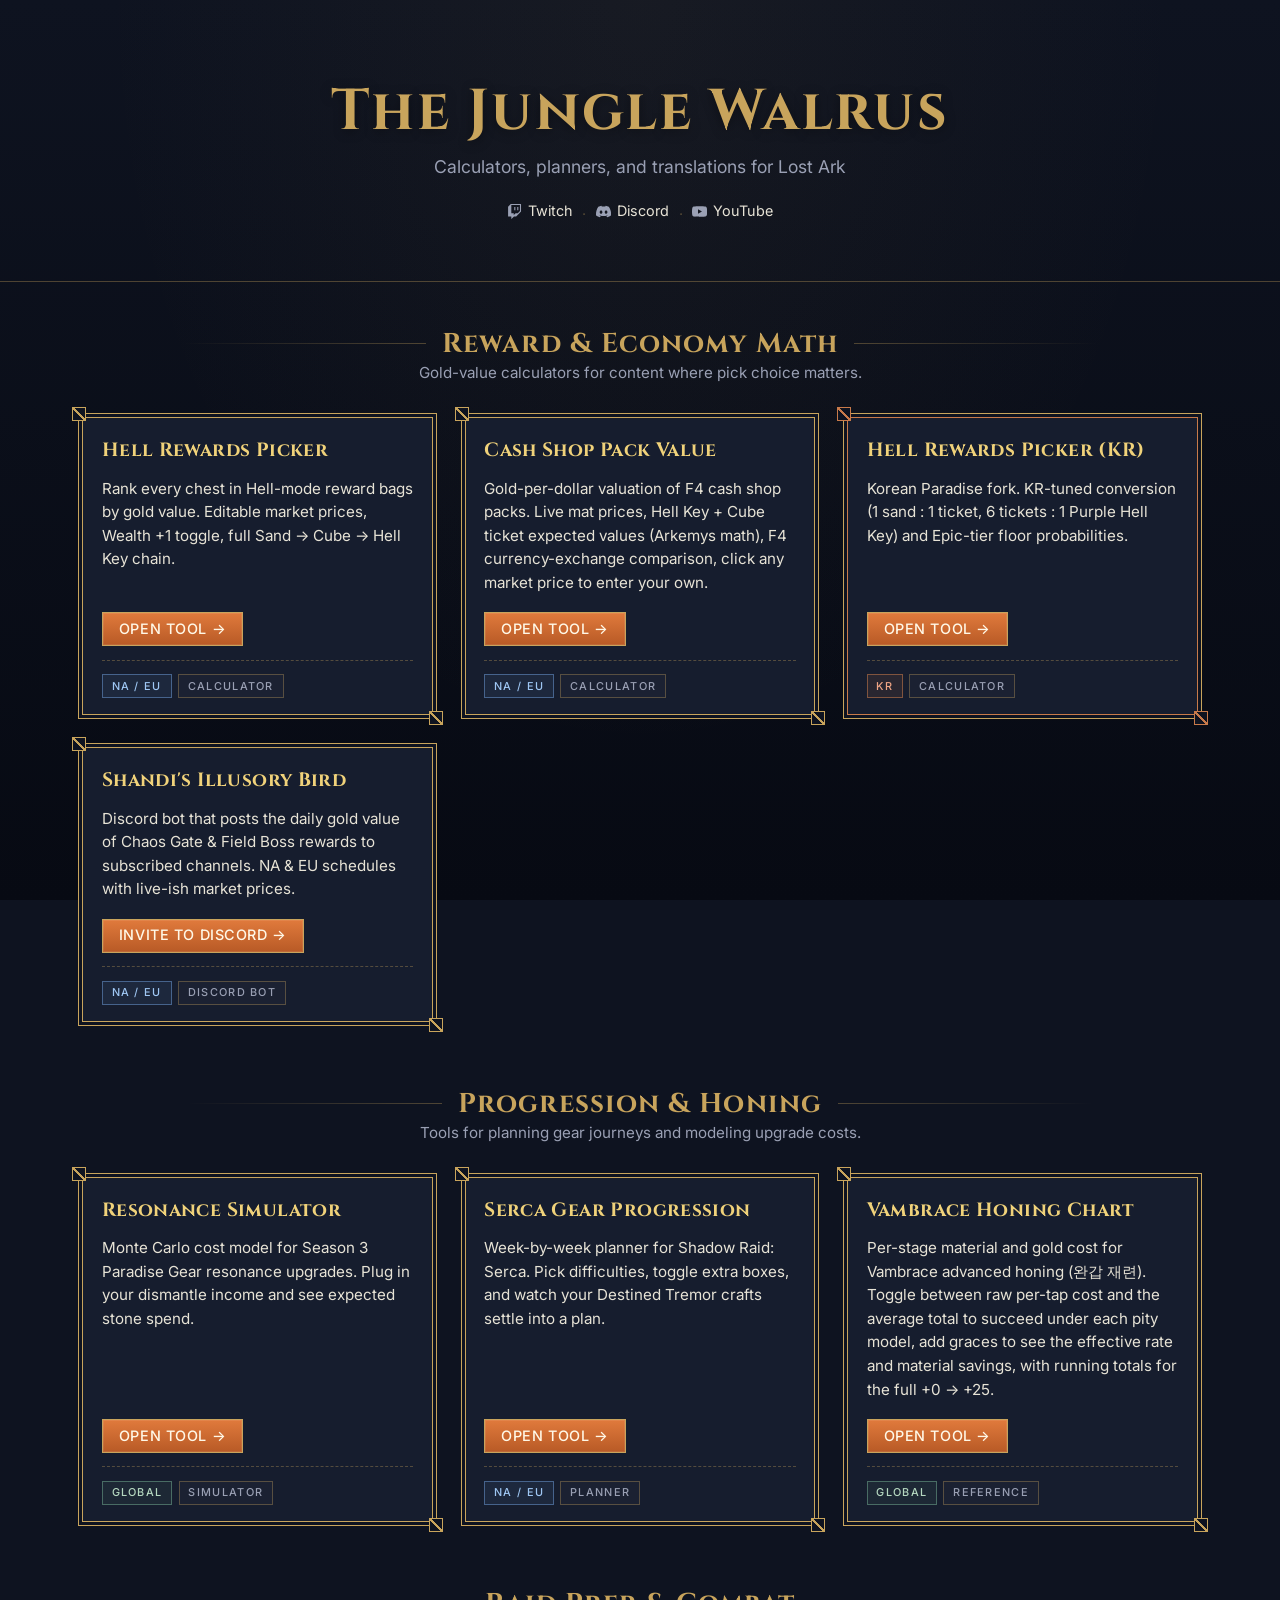
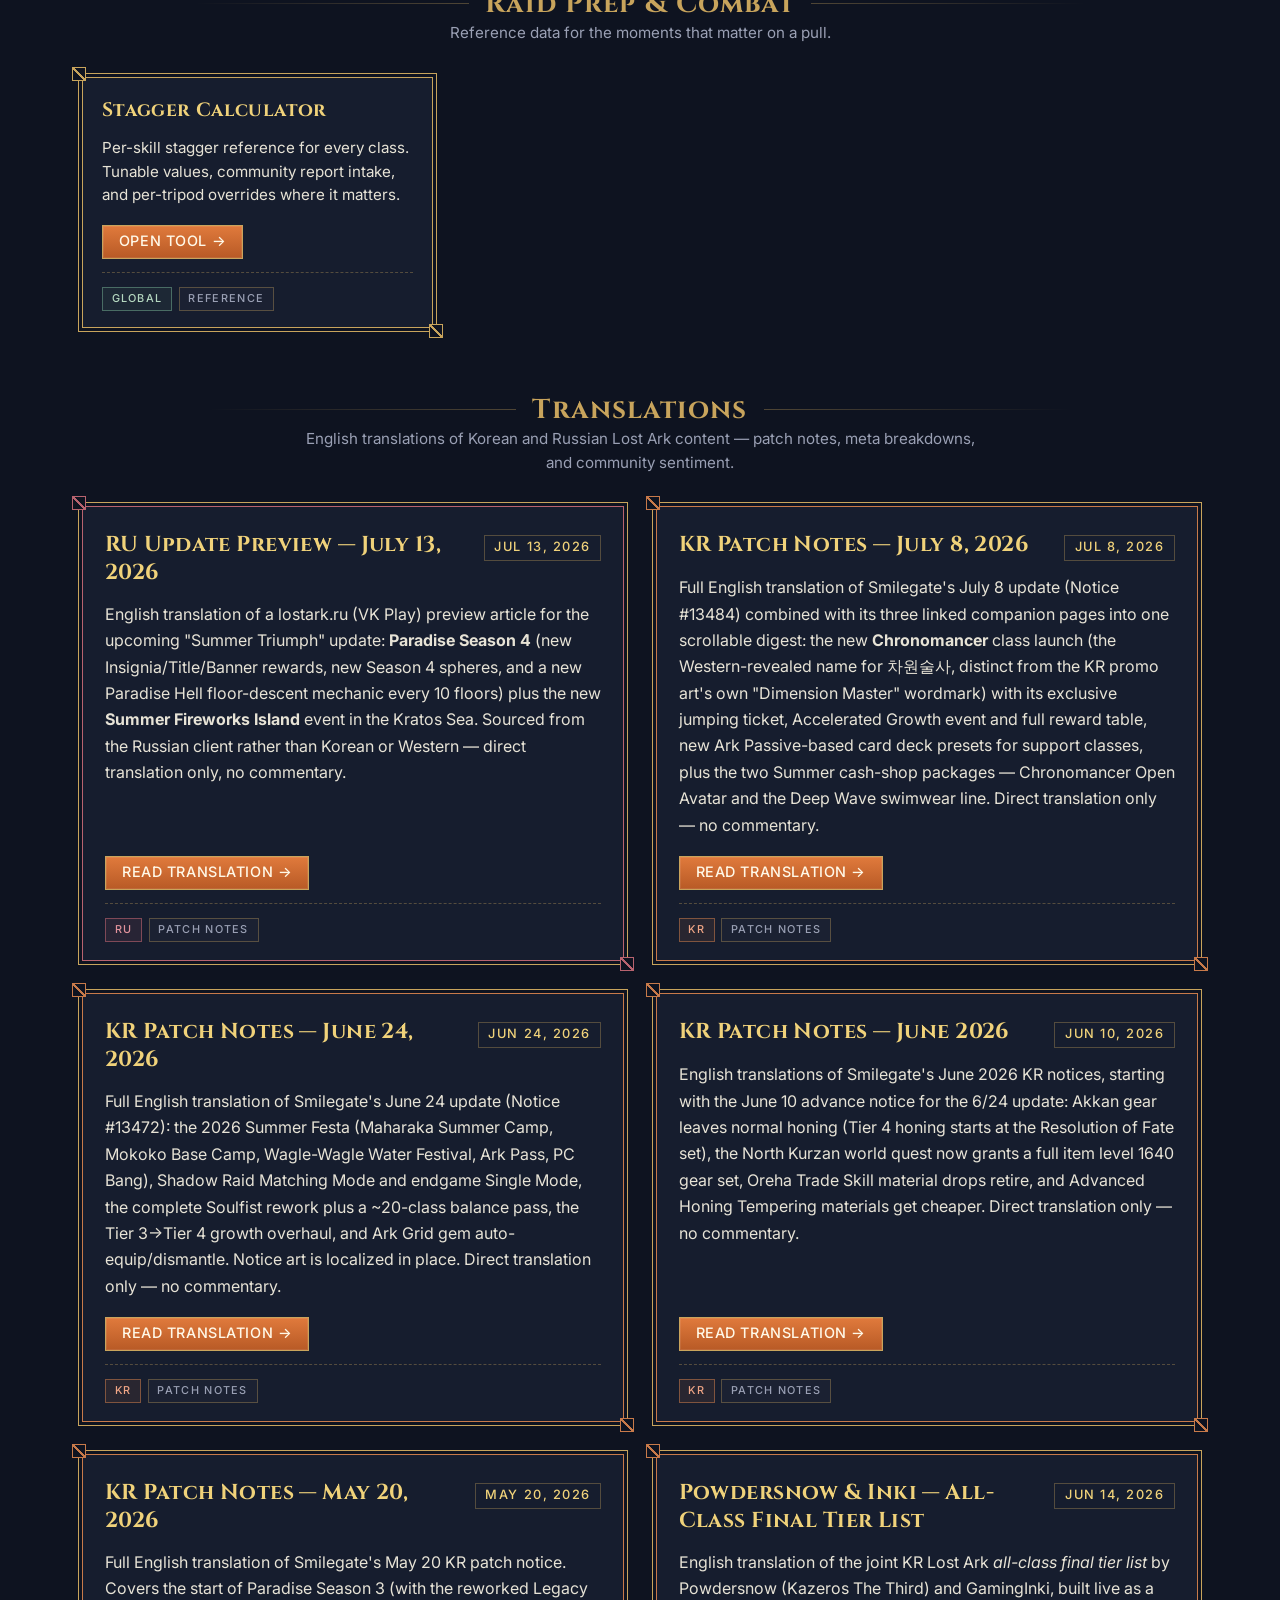
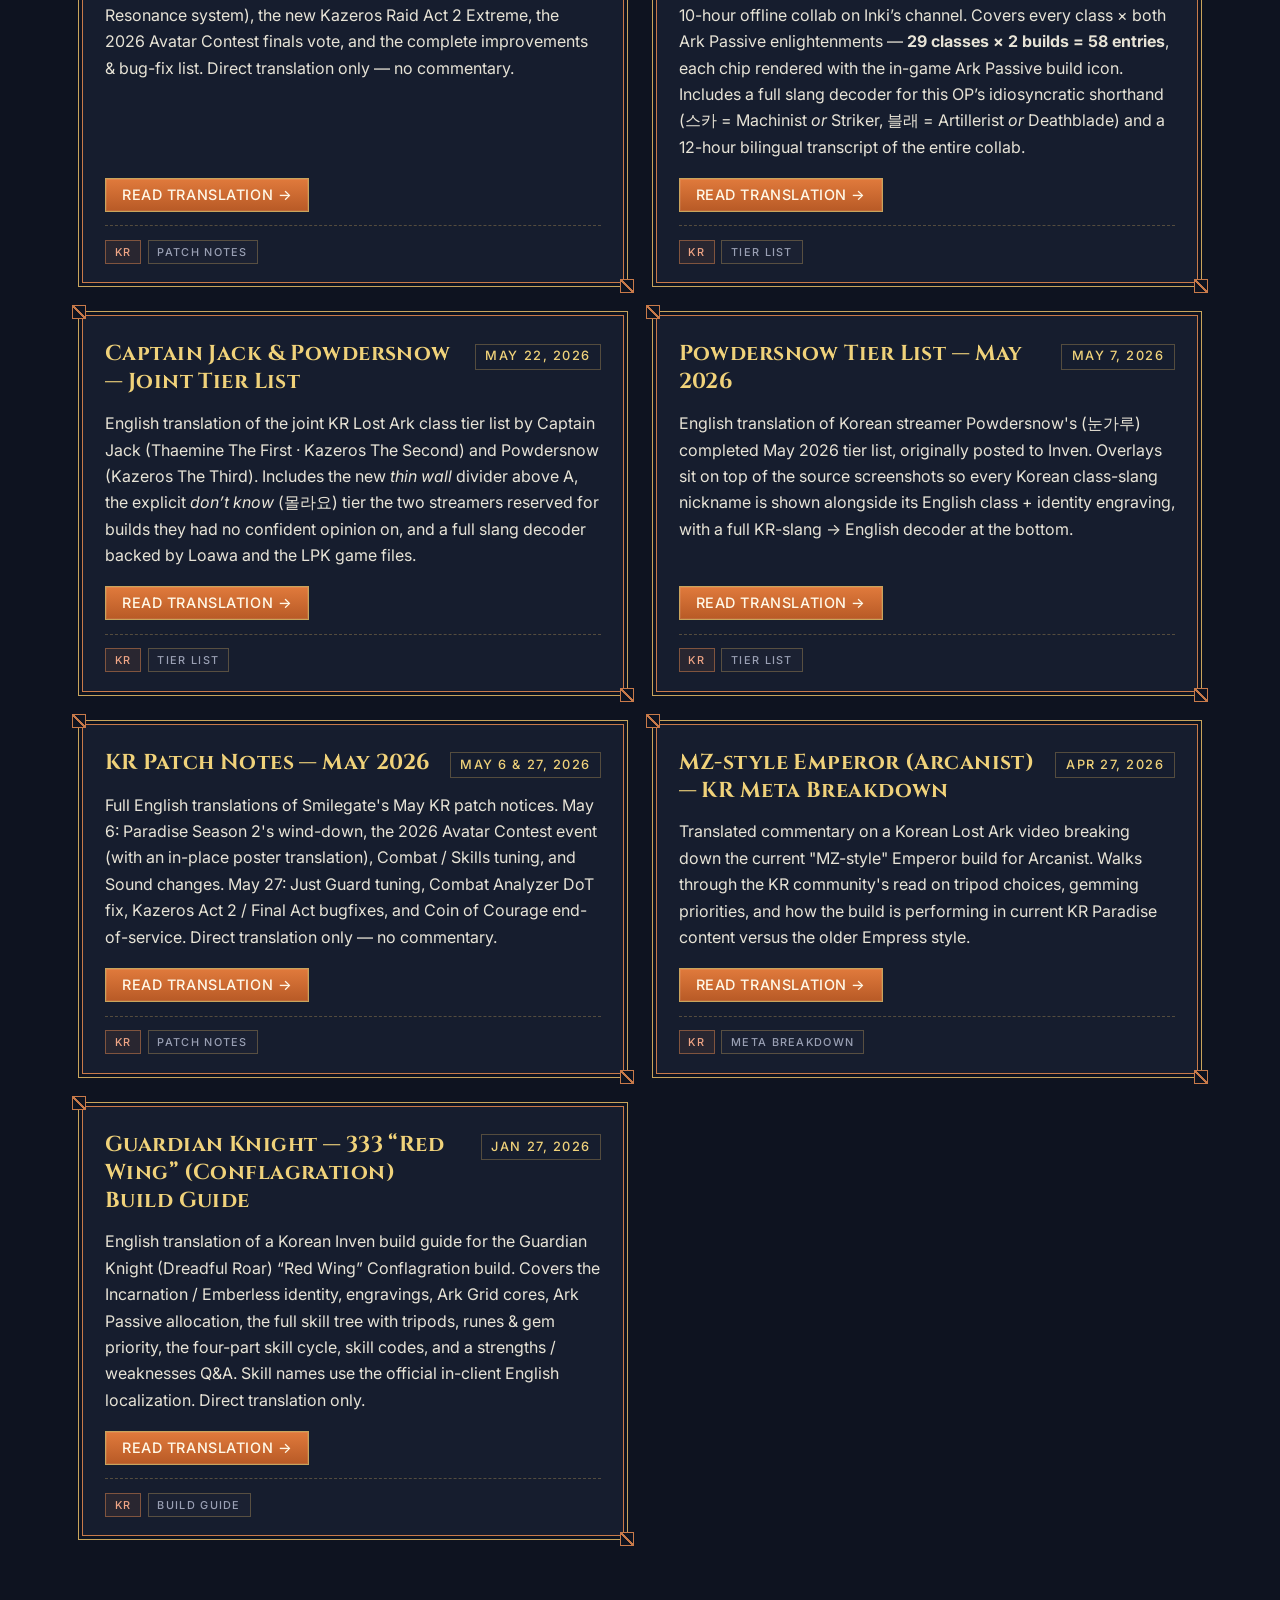
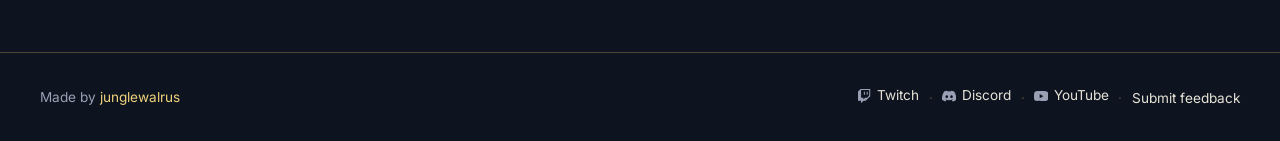
==== index.html @ 1dc23f36 "Vambrace Honing: interactive graces + live odds engine - Graces (Solar Grace/Blessing/Protection) se" ====
<!doctype html>
<html lang="en">
<head>
  <meta charset="utf-8">
  <meta name="viewport" content="width=device-width,initial-scale=1">
  <title>Junglewalrus — Lost Ark Tools & Translations</title>
<!-- Google tag (gtag.js) -->
<script async src="https://www.googletagmanager.com/gtag/js?id=G-GQ3Q45Y3EM"></script>
<script>
  window.dataLayer = window.dataLayer || [];
  function gtag(){dataLayer.push(arguments);}
  gtag('js', new Date());
  gtag('config', 'G-GQ3Q45Y3EM');
</script>
<!-- Microsoft Clarity -->
<script type="text/javascript">
    (function(c,l,a,r,i,t,y){
        c[a]=c[a]||function(){(c[a].q=c[a].q||[]).push(arguments)};
        t=l.createElement(r);t.async=1;t.src="https://www.clarity.ms/tag/"+i;
        y=l.getElementsByTagName(r)[0];y.parentNode.insertBefore(t,y);
    })(window, document, "clarity", "script", "x81652kopk");
</script>
  <meta name="description" content="Calculators, planners, and English translations of Korean Lost Ark content by Junglewalrus.">

  <meta property="og:title" content="Junglewalrus — Lost Ark Tools & Translations">
  <meta property="og:description" content="Calculators, planners, and English translations of Korean Lost Ark content.">
  <meta property="og:url" content="https://thejunglewalrus.github.io/">
  <meta property="og:image" content="https://thejunglewalrus.github.io/og-image.png">
  <meta property="og:type" content="website">
  <meta name="twitter:card" content="summary_large_image">

  <link rel="icon" href="favicon.svg" type="image/svg+xml">
  <link rel="preconnect" href="https://fonts.googleapis.com">
  <link rel="preconnect" href="https://fonts.gstatic.com" crossorigin>
  <link href="https://fonts.googleapis.com/css2?family=Cinzel:wght@500;700&family=Inter:wght@400;500;700&display=swap" rel="stylesheet">
  <link rel="stylesheet" href="styles.css">
</head>
<body>

<header class="hero">
  <div class="hero-inner">
    <h1>The Jungle Walrus</h1>
    <p class="tagline">Calculators, planners, and translations for Lost Ark</p>
    <nav class="hero-links">
      <a href="https://www.twitch.tv/thejunglewalrus">
        <svg class="icon" viewBox="0 0 24 24" fill="currentColor" aria-hidden="true"><path d="M11.571 4.714h1.715v5.143H11.57zm4.715 0H18v5.143h-1.714zM6 0L1.714 4.286v15.428h5.143V24l4.286-4.286h3.428L22.286 12V0zm14.571 11.143l-3.428 3.428h-3.429l-3 3v-3H6.857V1.714h13.714z"/></svg>
        Twitch
      </a>
      <span class="dot">·</span>
      <a href="https://discord.gg/area-chat">
        <svg class="icon" viewBox="0 0 24 24" fill="currentColor" aria-hidden="true"><path d="M20.317 4.37a19.791 19.791 0 0 0-4.885-1.515.074.074 0 0 0-.079.037c-.21.375-.444.864-.608 1.25a18.27 18.27 0 0 0-5.487 0 12.64 12.64 0 0 0-.617-1.25.077.077 0 0 0-.079-.037A19.736 19.736 0 0 0 3.677 4.37a.07.07 0 0 0-.032.027C.533 9.046-.32 13.58.099 18.057a.082.082 0 0 0 .031.057 19.9 19.9 0 0 0 5.993 3.03.078.078 0 0 0 .084-.028 14.09 14.09 0 0 0 1.226-1.994.076.076 0 0 0-.041-.106 13.107 13.107 0 0 1-1.872-.892.077.077 0 0 1-.008-.128 10.2 10.2 0 0 0 .372-.292.074.074 0 0 1 .077-.01c3.928 1.793 8.18 1.793 12.062 0a.074.074 0 0 1 .078.01c.12.098.246.198.373.292a.077.077 0 0 1-.006.127 12.299 12.299 0 0 1-1.873.892.077.077 0 0 0-.041.107c.36.698.772 1.362 1.225 1.993a.076.076 0 0 0 .084.028 19.839 19.839 0 0 0 6.002-3.03.077.077 0 0 0 .032-.054c.5-5.177-.838-9.674-3.549-13.66a.061.061 0 0 0-.031-.03zM8.02 15.33c-1.183 0-2.157-1.085-2.157-2.419 0-1.333.956-2.419 2.157-2.419 1.21 0 2.176 1.096 2.157 2.42 0 1.333-.956 2.418-2.157 2.418zm7.975 0c-1.183 0-2.157-1.085-2.157-2.419 0-1.333.955-2.419 2.157-2.419 1.21 0 2.176 1.096 2.157 2.42 0 1.333-.946 2.418-2.157 2.418z"/></svg>
        Discord
      </a>
      <span class="dot">·</span>
      <a href="https://www.youtube.com/@thejunglewalrus">
        <svg class="icon" viewBox="0 0 24 24" fill="currentColor" aria-hidden="true"><path d="M23.498 6.186a3.016 3.016 0 0 0-2.122-2.136C19.505 3.545 12 3.545 12 3.545s-7.505 0-9.378.505A3.017 3.017 0 0 0 .502 6.186C0 8.07 0 12 0 12s0 3.93.502 5.814a3.016 3.016 0 0 0 2.12 2.136c1.873.505 9.378.505 9.378.505s7.505 0 9.378-.505a3.015 3.015 0 0 0 2.122-2.136C24 15.93 24 12 24 12s0-3.93-.502-5.814zM9.545 15.568V8.432L15.818 12l-6.273 3.568z"/></svg>
        YouTube
      </a>
    </nav>
  </div>
</header>

<main>

  <section id="economy">
    <h2>Reward &amp; Economy Math</h2>
    <p class="section-blurb">Gold-value calculators for content where pick choice matters.</p>
    <div class="card-grid">

      <article class="card" data-mine="true" data-region="na-eu" data-kind="calculator">
        <h3>Hell Rewards Picker</h3>
        <p class="blurb">Rank every chest in Hell-mode reward bags by gold value. Editable market prices, Wealth +1 toggle, full Sand → Cube → Hell Key chain.</p>
        <div class="cta-row">
          <a class="btn-primary" href="https://thejunglewalrus.github.io/hell-rewards-picker/">
            Open tool <span aria-hidden="true">&rarr;</span>
          </a>
        </div>
        <footer class="card-meta">
          <span class="pill pill-region pill-naeu">NA / EU</span>
          <span class="pill pill-kind">Calculator</span>
        </footer>
      </article>

      <article class="card" data-mine="true" data-region="na-eu" data-kind="calculator">
        <h3>Cash Shop Pack Value</h3>
        <p class="blurb">Gold-per-dollar valuation of F4 cash shop packs. Live mat prices, Hell Key + Cube ticket expected values (Arkemys math), F4 currency-exchange comparison, click any market price to enter your own.</p>
        <div class="cta-row">
          <a class="btn-primary" href="https://thejunglewalrus.github.io/lostark-cash-shop-value/">
            Open tool <span aria-hidden="true">&rarr;</span>
          </a>
        </div>
        <footer class="card-meta">
          <span class="pill pill-region pill-naeu">NA / EU</span>
          <span class="pill pill-kind">Calculator</span>
        </footer>
      </article>

      <article class="card" data-mine="true" data-region="kr" data-kind="calculator">
        <h3>Hell Rewards Picker (KR)</h3>
        <p class="blurb">Korean Paradise fork. KR-tuned conversion (1 sand : 1 ticket, 6 tickets : 1 Purple Hell Key) and Epic-tier floor probabilities.</p>
        <div class="cta-row">
          <a class="btn-primary" href="https://thejunglewalrus.github.io/hell-rewards-picker-kr/">
            Open tool <span aria-hidden="true">&rarr;</span>
          </a>
        </div>
        <footer class="card-meta">
          <span class="pill pill-region pill-kr">KR</span>
          <span class="pill pill-kind">Calculator</span>
        </footer>
      </article>

      <article class="card" data-mine="true" data-region="na-eu" data-kind="discord-bot">
        <h3>Shandi's Illusory Bird</h3>
        <p class="blurb">Discord bot that posts the daily gold value of Chaos Gate &amp; Field Boss rewards to subscribed channels. NA &amp; EU schedules with live-ish market prices.</p>
        <div class="cta-row">
          <a class="btn-primary" href="https://discord.com/oauth2/authorize?client_id=1505045486044708904&amp;permissions=536890368&amp;scope=bot+applications.commands">
            Invite to Discord <span aria-hidden="true">&rarr;</span>
          </a>
        </div>
        <footer class="card-meta">
          <span class="pill pill-region pill-naeu">NA / EU</span>
          <span class="pill pill-kind">Discord Bot</span>
        </footer>
      </article>

    </div>
  </section>

  <section id="progression">
    <h2>Progression &amp; Honing</h2>
    <p class="section-blurb">Tools for planning gear journeys and modeling upgrade costs.</p>
    <div class="card-grid">

      <article class="card" data-mine="true" data-region="global" data-kind="sim">
        <h3>Resonance Simulator</h3>
        <p class="blurb">Monte Carlo cost model for Season 3 Paradise Gear resonance upgrades. Plug in your dismantle income and see expected stone spend.</p>
        <div class="cta-row">
          <a class="btn-primary" href="https://thejunglewalrus.github.io/resonance-sim/">
            Open tool <span aria-hidden="true">&rarr;</span>
          </a>
        </div>
        <footer class="card-meta">
          <span class="pill pill-region pill-global">Global</span>
          <span class="pill pill-kind">Simulator</span>
        </footer>
      </article>

      <article class="card" data-mine="true" data-region="na-eu" data-kind="planner">
        <h3>Serca Gear Progression</h3>
        <p class="blurb">Week-by-week planner for Shadow Raid: Serca. Pick difficulties, toggle extra boxes, and watch your Destined Tremor crafts settle into a plan.</p>
        <div class="cta-row">
          <a class="btn-primary" href="https://thejunglewalrus.github.io/serca-gear-progression/">
            Open tool <span aria-hidden="true">&rarr;</span>
          </a>
        </div>
        <footer class="card-meta">
          <span class="pill pill-region pill-naeu">NA / EU</span>
          <span class="pill pill-kind">Planner</span>
        </footer>
      </article>

      <article class="card" data-mine="true" data-region="global" data-kind="reference">
        <h3>Vambrace Honing Chart</h3>
        <p class="blurb">Per-stage material and gold cost for Vambrace advanced honing (완갑 재련). Toggle between raw per-tap cost and the average total to succeed under each pity model, add graces to see the effective rate and material savings, with running totals for the full +0 &rarr; +25.</p>
        <div class="cta-row">
          <a class="btn-primary" href="https://thejunglewalrus.github.io/vambrace-honing/">
            Open tool <span aria-hidden="true">&rarr;</span>
          </a>
        </div>
        <footer class="card-meta">
          <span class="pill pill-region pill-global">Global</span>
          <span class="pill pill-kind">Reference</span>
        </footer>
      </article>

    </div>
  </section>

  <section id="raids">
    <h2>Raid Prep &amp; Combat</h2>
    <p class="section-blurb">Reference data for the moments that matter on a pull.</p>
    <div class="card-grid">

      <article class="card" data-mine="true" data-region="global" data-kind="reference">
        <h3>Stagger Calculator</h3>
        <p class="blurb">Per-skill stagger reference for every class. Tunable values, community report intake, and per-tripod overrides where it matters.</p>
        <div class="cta-row">
          <a class="btn-primary" href="https://thejunglewalrus.github.io/lost-ark-stagger/">
            Open tool <span aria-hidden="true">&rarr;</span>
          </a>
        </div>
        <footer class="card-meta">
          <span class="pill pill-region pill-global">Global</span>
          <span class="pill pill-kind">Reference</span>
        </footer>
      </article>

    </div>
  </section>

  <section id="translations">
    <h2>Translations</h2>
    <p class="section-blurb">English translations of Korean and Russian Lost Ark content &mdash; patch notes, meta breakdowns, and community sentiment.</p>

    <div class="card-grid translation-grid-a">

      <article class="card translation-card" data-region="ru" data-kind="patch-notes">
        <div class="t-header">
          <h4 class="t-title">RU Update Preview &mdash; July 13, 2026</h4>
          <time class="t-date" datetime="2026-07-13">Jul 13, 2026</time>
        </div>
        <p class="blurb">
          English translation of a lostark.ru (VK Play) preview article for
          the upcoming "Summer Triumph" update: <strong>Paradise
          Season 4</strong> (new Insignia/Title/Banner rewards, new Season 4
          spheres, and a new Paradise Hell floor-descent mechanic every 10
          floors) plus the new <strong>Summer Fireworks Island</strong> event
          in the Kratos Sea. Sourced from the Russian client rather than
          Korean or Western &mdash; direct translation only, no commentary.
        </p>
        <div class="cta-row">
          <a class="btn-primary" href="https://thejunglewalrus.github.io/ru-patch-july-13-2026/patch-2026-07-13.html">
            Read translation <span aria-hidden="true">&rarr;</span>
          </a>
        </div>
        <footer class="card-meta">
          <span class="pill pill-region pill-ru">RU</span>
          <span class="pill pill-kind">Patch Notes</span>
        </footer>
      </article>

      <article class="card translation-card" data-region="kr" data-kind="patch-notes">
        <div class="t-header">
          <h4 class="t-title">KR Patch Notes &mdash; July 8, 2026</h4>
          <time class="t-date" datetime="2026-07-08">Jul 8, 2026</time>
        </div>
        <p class="blurb">
          Full English translation of Smilegate's July 8 update (Notice
          #13484) combined with its three linked companion pages into one
          scrollable digest: the new <strong>Chronomancer</strong> class
          launch (the Western-revealed name for 차원술사, distinct from the KR
          promo art's own "Dimension Master" wordmark) with its exclusive
          jumping ticket, Accelerated Growth event and full reward table, new
          Ark Passive-based card deck presets for support classes, plus the
          two Summer cash-shop packages &mdash; Chronomancer Open Avatar and
          the Deep Wave swimwear line. Direct translation only &mdash; no
          commentary.
        </p>
        <div class="cta-row">
          <a class="btn-primary" href="https://thejunglewalrus.github.io/kr-patch-july-8-2026/patch-2026-07-08.html">
            Read translation <span aria-hidden="true">&rarr;</span>
          </a>
        </div>
        <footer class="card-meta">
          <span class="pill pill-region pill-kr">KR</span>
          <span class="pill pill-kind">Patch Notes</span>
        </footer>
      </article>

      <article class="card translation-card" data-region="kr" data-kind="patch-notes">
        <div class="t-header">
          <h4 class="t-title">KR Patch Notes &mdash; June 24, 2026</h4>
          <time class="t-date" datetime="2026-06-24">Jun 24, 2026</time>
        </div>
        <p class="blurb">
          Full English translation of Smilegate's June 24 update (Notice
          #13472): the 2026 Summer Festa (Maharaka Summer Camp, Mokoko Base
          Camp, Wagle-Wagle Water Festival, Ark Pass, PC Bang), Shadow Raid
          Matching Mode and endgame Single Mode, the complete Soulfist rework
          plus a ~20-class balance pass, the Tier 3&rarr;Tier 4 growth
          overhaul, and Ark Grid gem auto-equip/dismantle. Notice art is
          localized in place. Direct translation only &mdash; no commentary.
        </p>
        <div class="cta-row">
          <a class="btn-primary" href="https://thejunglewalrus.github.io/kr-patch-june-24-2026/patch-2026-06-24.html">
            Read translation <span aria-hidden="true">&rarr;</span>
          </a>
        </div>
        <footer class="card-meta">
          <span class="pill pill-region pill-kr">KR</span>
          <span class="pill pill-kind">Patch Notes</span>
        </footer>
      </article>

      <article class="card translation-card" data-region="kr" data-kind="patch-notes">
        <div class="t-header">
          <h4 class="t-title">KR Patch Notes &mdash; June 2026</h4>
          <time class="t-date" datetime="2026-06-10">Jun 10, 2026</time>
        </div>
        <p class="blurb">
          English translations of Smilegate's June 2026 KR notices, starting
          with the June 10 advance notice for the 6/24 update: Akkan gear
          leaves normal honing (Tier 4 honing starts at the Resolution of
          Fate set), the North Kurzan world quest now grants a full item
          level 1640 gear set, Oreha Trade Skill material drops retire, and
          Advanced Honing Tempering materials get cheaper. Direct
          translation only &mdash; no commentary.
        </p>
        <div class="cta-row">
          <a class="btn-primary" href="https://thejunglewalrus.github.io/KR-patch-june-2026/">
            Read translation <span aria-hidden="true">&rarr;</span>
          </a>
        </div>
        <footer class="card-meta">
          <span class="pill pill-region pill-kr">KR</span>
          <span class="pill pill-kind">Patch Notes</span>
        </footer>
      </article>

      <article class="card translation-card" data-region="kr" data-kind="patch-notes">
        <div class="t-header">
          <h4 class="t-title">KR Patch Notes &mdash; May 20, 2026</h4>
          <time class="t-date" datetime="2026-05-20">May 20, 2026</time>
        </div>
        <p class="blurb">
          Full English translation of Smilegate's May 20 KR patch notice.
          Covers the start of Paradise Season 3 (with the reworked Legacy
          Resonance system), the new Kazeros Raid Act 2 Extreme, the 2026
          Avatar Contest finals vote, and the complete improvements &amp;
          bug-fix list. Direct translation only &mdash; no commentary.
        </p>
        <div class="cta-row">
          <a class="btn-primary" href="https://thejunglewalrus.github.io/kr-patch-may-20-2026/">
            Read translation <span aria-hidden="true">&rarr;</span>
          </a>
        </div>
        <footer class="card-meta">
          <span class="pill pill-region pill-kr">KR</span>
          <span class="pill pill-kind">Patch Notes</span>
        </footer>
      </article>

      <article class="card translation-card" data-region="kr" data-kind="tier-list">
        <div class="t-header">
          <h4 class="t-title">Powdersnow &amp; Inki &mdash; All-Class Final Tier List</h4>
          <time class="t-date" datetime="2026-06-14">Jun 14, 2026</time>
        </div>
        <p class="blurb">
          English translation of the joint KR Lost Ark <em>all-class final tier list</em>
          by Powdersnow (Kazeros The Third) and GamingInki, built live as a 10-hour offline
          collab on Inki&rsquo;s channel. Covers every class &times; both Ark Passive enlightenments
          &mdash; <b>29&nbsp;classes &times; 2 builds = 58 entries</b>, each chip rendered with the
          in-game Ark Passive build icon. Includes a full slang decoder for this OP&rsquo;s
          idiosyncratic shorthand (스카 = Machinist <em>or</em> Striker, 블래 = Artillerist
          <em>or</em> Deathblade) and a 12-hour bilingual transcript of the entire collab.
        </p>
        <div class="cta-row">
          <a class="btn-primary" href="https://thejunglewalrus.github.io/powdersnow-inki-jun14-tierlist/">
            Read translation <span aria-hidden="true">&rarr;</span>
          </a>
        </div>
        <footer class="card-meta">
          <span class="pill pill-region pill-kr">KR</span>
          <span class="pill pill-kind">Tier List</span>
        </footer>
      </article>

      <article class="card translation-card" data-region="kr" data-kind="tier-list">
        <div class="t-header">
          <h4 class="t-title">Captain Jack &amp; Powdersnow &mdash; Joint Tier List</h4>
          <time class="t-date" datetime="2026-05-22">May 22, 2026</time>
        </div>
        <p class="blurb">
          English translation of the joint KR Lost Ark class tier list by Captain Jack
          (Thaemine The First &middot; Kazeros The Second) and Powdersnow (Kazeros The
          Third). Includes the new <em>thin wall</em> divider above A, the explicit
          <em>don&rsquo;t know</em> (몰라요) tier the two streamers reserved for builds
          they had no confident opinion on, and a full slang decoder backed by Loawa
          and the LPK game files.
        </p>
        <div class="cta-row">
          <a class="btn-primary" href="https://thejunglewalrus.github.io/captainjack-powdersnow-may22-tierlist/">
            Read translation <span aria-hidden="true">&rarr;</span>
          </a>
        </div>
        <footer class="card-meta">
          <span class="pill pill-region pill-kr">KR</span>
          <span class="pill pill-kind">Tier List</span>
        </footer>
      </article>

      <article class="card translation-card" data-region="kr" data-kind="tier-list">
        <div class="t-header">
          <h4 class="t-title">Powdersnow Tier List &mdash; May 2026</h4>
          <time class="t-date" datetime="2026-05-07">May 7, 2026</time>
        </div>
        <p class="blurb">
          English translation of Korean streamer Powdersnow's (눈가루) completed
          May 2026 tier list, originally posted to Inven. Overlays sit on top of
          the source screenshots so every Korean class-slang nickname is shown
          alongside its English class + identity engraving, with a full
          KR-slang &rarr; English decoder at the bottom.
        </p>
        <div class="cta-row">
          <a class="btn-primary" href="https://thejunglewalrus.github.io/powdersnow-may-tierlist/">
            Read translation <span aria-hidden="true">&rarr;</span>
          </a>
        </div>
        <footer class="card-meta">
          <span class="pill pill-region pill-kr">KR</span>
          <span class="pill pill-kind">Tier List</span>
        </footer>
      </article>

      <article class="card translation-card" data-region="kr" data-kind="patch-notes">
        <div class="t-header">
          <h4 class="t-title">KR Patch Notes &mdash; May 2026</h4>
          <time class="t-date" datetime="2026-05-27">May 6 &amp; 27, 2026</time>
        </div>
        <p class="blurb">
          Full English translations of Smilegate's May KR patch notices.
          May 6: Paradise Season 2's wind-down, the 2026 Avatar Contest event
          (with an in-place poster translation), Combat / Skills tuning, and
          Sound changes. May 27: Just Guard tuning, Combat Analyzer DoT fix,
          Kazeros Act 2 / Final Act bugfixes, and Coin of Courage
          end-of-service. Direct translation only &mdash; no commentary.
        </p>
        <div class="cta-row">
          <a class="btn-primary" href="https://thejunglewalrus.github.io/KR-patch-may-2026/">
            Read translation <span aria-hidden="true">&rarr;</span>
          </a>
        </div>
        <footer class="card-meta">
          <span class="pill pill-region pill-kr">KR</span>
          <span class="pill pill-kind">Patch Notes</span>
        </footer>
      </article>

      <article class="card translation-card" data-region="kr" data-kind="meta-breakdown">
        <div class="t-header">
          <h4 class="t-title">MZ-style Emperor (Arcanist) &mdash; KR Meta Breakdown</h4>
          <time class="t-date" datetime="2026-04-27">Apr 27, 2026</time>
        </div>
        <p class="blurb">
          Translated commentary on a Korean Lost Ark video breaking down the
          current "MZ-style" Emperor build for Arcanist. Walks through the
          KR community's read on tripod choices, gemming priorities, and
          how the build is performing in current KR Paradise content
          versus the older Empress style.
        </p>
        <div class="cta-row">
          <a class="btn-primary" href="https://thejunglewalrus.github.io/portia-arcana-video/">
            Read translation <span aria-hidden="true">&rarr;</span>
          </a>
        </div>
        <footer class="card-meta">
          <span class="pill pill-region pill-kr">KR</span>
          <span class="pill pill-kind">Meta Breakdown</span>
        </footer>
      </article>

      <article class="card translation-card" data-region="kr" data-kind="build-guide">
        <div class="t-header">
          <h4 class="t-title">Guardian Knight &mdash; 333 &ldquo;Red Wing&rdquo; (Conflagration) Build Guide</h4>
          <time class="t-date" datetime="2026-01-27">Jan 27, 2026</time>
        </div>
        <p class="blurb">
          English translation of a Korean Inven build guide for the Guardian
          Knight (Dreadful Roar) &ldquo;Red Wing&rdquo; Conflagration build.
          Covers the Incarnation / Emberless identity, engravings, Ark Grid
          cores, Ark Passive allocation, the full skill tree with tripods,
          runes &amp; gem priority, the four-part skill cycle, skill codes, and
          a strengths / weaknesses Q&amp;A. Skill names use the official
          in-client English localization. Direct translation only.
        </p>
        <div class="cta-row">
          <a class="btn-primary" href="https://thejunglewalrus.github.io/kr-guide-dread-333/">
            Read translation <span aria-hidden="true">&rarr;</span>
          </a>
        </div>
        <footer class="card-meta">
          <span class="pill pill-region pill-kr">KR</span>
          <span class="pill pill-kind">Build Guide</span>
        </footer>
      </article>

    </div>

  </section>

</main>

<footer class="site-footer">
  <div class="footer-inner">
    <p class="footer-credit">Made by <a href="https://www.twitch.tv/thejunglewalrus">junglewalrus</a></p>
    <nav class="footer-links">
      <a href="https://www.twitch.tv/thejunglewalrus">
        <svg class="icon" viewBox="0 0 24 24" fill="currentColor" aria-hidden="true"><path d="M11.571 4.714h1.715v5.143H11.57zm4.715 0H18v5.143h-1.714zM6 0L1.714 4.286v15.428h5.143V24l4.286-4.286h3.428L22.286 12V0zm14.571 11.143l-3.428 3.428h-3.429l-3 3v-3H6.857V1.714h13.714z"/></svg>
        Twitch
      </a>
      <span class="dot">·</span>
      <a href="https://discord.gg/area-chat">
        <svg class="icon" viewBox="0 0 24 24" fill="currentColor" aria-hidden="true"><path d="M20.317 4.37a19.791 19.791 0 0 0-4.885-1.515.074.074 0 0 0-.079.037c-.21.375-.444.864-.608 1.25a18.27 18.27 0 0 0-5.487 0 12.64 12.64 0 0 0-.617-1.25.077.077 0 0 0-.079-.037A19.736 19.736 0 0 0 3.677 4.37a.07.07 0 0 0-.032.027C.533 9.046-.32 13.58.099 18.057a.082.082 0 0 0 .031.057 19.9 19.9 0 0 0 5.993 3.03.078.078 0 0 0 .084-.028 14.09 14.09 0 0 0 1.226-1.994.076.076 0 0 0-.041-.106 13.107 13.107 0 0 1-1.872-.892.077.077 0 0 1-.008-.128 10.2 10.2 0 0 0 .372-.292.074.074 0 0 1 .077-.01c3.928 1.793 8.18 1.793 12.062 0a.074.074 0 0 1 .078.01c.12.098.246.198.373.292a.077.077 0 0 1-.006.127 12.299 12.299 0 0 1-1.873.892.077.077 0 0 0-.041.107c.36.698.772 1.362 1.225 1.993a.076.076 0 0 0 .084.028 19.839 19.839 0 0 0 6.002-3.03.077.077 0 0 0 .032-.054c.5-5.177-.838-9.674-3.549-13.66a.061.061 0 0 0-.031-.03zM8.02 15.33c-1.183 0-2.157-1.085-2.157-2.419 0-1.333.956-2.419 2.157-2.419 1.21 0 2.176 1.096 2.157 2.42 0 1.333-.956 2.418-2.157 2.418zm7.975 0c-1.183 0-2.157-1.085-2.157-2.419 0-1.333.955-2.419 2.157-2.419 1.21 0 2.176 1.096 2.157 2.42 0 1.333-.946 2.418-2.157 2.418z"/></svg>
        Discord
      </a>
      <span class="dot">·</span>
      <a href="https://www.youtube.com/@thejunglewalrus">
        <svg class="icon" viewBox="0 0 24 24" fill="currentColor" aria-hidden="true"><path d="M23.498 6.186a3.016 3.016 0 0 0-2.122-2.136C19.505 3.545 12 3.545 12 3.545s-7.505 0-9.378.505A3.017 3.017 0 0 0 .502 6.186C0 8.07 0 12 0 12s0 3.93.502 5.814a3.016 3.016 0 0 0 2.12 2.136c1.873.505 9.378.505 9.378.505s7.505 0 9.378-.505a3.015 3.015 0 0 0 2.122-2.136C24 15.93 24 12 24 12s0-3.93-.502-5.814zM9.545 15.568V8.432L15.818 12l-6.273 3.568z"/></svg>
        YouTube
      </a>
      <span class="dot">·</span>
      <a href="https://github.com/thejunglewalrus/thejunglewalrus.github.io/issues/new">Submit feedback</a>
    </nav>
  </div>
</footer>

</body>
</html>
---- styles.css ----
/* ============================================================
   Junglewalrus Lost Ark Hub
   palette → reset → hero → sections → cards (panel border) →
   pills → CTAs → KR variant → translation style A/B/C → footer
   ============================================================ */

:root{
  --bg:          #0e1320;
  --bg-deep:     #070a13;
  --panel:       #161d2e;
  --panel-hi:    #1c2338;
  --gold:        #c8a45c;
  --gold-bright: #f0d27a;
  --gold-dim:    rgba(200,164,92,.35);
  --accent:      #e07a3c;
  --copper:      #c87a4a;
  --text:        #e7e3d6;
  --muted:       #9aa0b4;

  --max-w: 1200px;
  --gutter: clamp(1rem, 3vw, 2.5rem);
}

*,*::before,*::after{ box-sizing:border-box; }

html,body{
  margin:0;
  background: var(--bg);
  color: var(--text);
  font: 400 16px/1.55 "Inter", system-ui, -apple-system, "Segoe UI", sans-serif;
}

body{
  background:
    radial-gradient(ellipse at top, rgba(200,164,92,.05), transparent 60%),
    linear-gradient(180deg, var(--bg) 0%, var(--bg-deep) 100%);
  background-attachment: fixed;
  min-height: 100vh;
}

a{ color: var(--gold-bright); text-decoration: none; }
a:hover{ color: var(--gold); text-decoration: underline; }

/* ============================================================
   HERO
   ============================================================ */
.hero{
  padding: clamp(3rem, 8vw, 5rem) var(--gutter) clamp(2rem, 5vw, 3.5rem);
  text-align: center;
  border-bottom: 1px solid var(--gold-dim);
  position: relative;
}
.hero-inner{ max-width: var(--max-w); margin: 0 auto; }
.hero h1{
  font: 700 clamp(2rem, 6vw, 3.6rem)/1.1 "Cinzel", "Cormorant Garamond", serif;
  color: var(--gold);
  margin: 0 0 .6rem;
  letter-spacing: .04em;
  text-shadow: 0 2px 12px rgba(0,0,0,.4);
}
.hero .tagline{
  color: var(--muted);
  font-size: clamp(.95rem, 1.6vw, 1.1rem);
  margin: 0 auto 1.25rem;
  max-width: 38rem;
}
.hero-links{
  font-size: .9rem;
  color: var(--muted);
}
.hero-links a,
.footer-links a{
  color: var(--text);
  display: inline-flex;
  align-items: center;
  gap: .4em;
  transition: color .15s ease;
}
.hero-links a:hover,
.footer-links a:hover{
  color: var(--gold-bright);
  text-decoration: none;
}
.hero-links a:hover .icon,
.footer-links a:hover .icon{ color: var(--gold-bright); }

.icon{
  width: 1.05em;
  height: 1.05em;
  flex-shrink: 0;
  color: var(--muted);
  transition: color .15s ease;
}
.dot{ color: var(--gold-dim); margin: 0 .35rem; }

/* ============================================================
   SECTIONS
   ============================================================ */
main{
  max-width: var(--max-w);
  margin: 0 auto;
  padding: clamp(2rem, 4vw, 3rem) var(--gutter) 4rem;
}

section{
  margin-top: clamp(2.5rem, 5vw, 4rem);
}
section:first-child{ margin-top: 0; }

section > h2{
  display: flex;
  align-items: center;
  gap: 1rem;
  font: 700 clamp(1.3rem, 2.2vw, 1.7rem)/1 "Cinzel", serif;
  color: var(--gold);
  margin: 0 0 .25rem;
  letter-spacing: .04em;
}
section > h2::before,
section > h2::after{
  content: "";
  flex: 1;
  height: 1px;
  background: linear-gradient(90deg, transparent, var(--gold-dim), transparent);
}
section > h2::before{ background: linear-gradient(90deg, transparent 30%, var(--gold-dim)); }
section > h2::after { background: linear-gradient(90deg, var(--gold-dim), transparent 70%); }

.section-blurb{
  text-align: center;
  color: var(--muted);
  font-size: .95rem;
  margin: 0 auto 1.75rem;
  max-width: 42rem;
}

/* ============================================================
   CARD GRID
   ============================================================ */
.card-grid{
  display: grid;
  gap: 1.5rem;
  grid-template-columns: repeat(auto-fill, minmax(320px, 1fr));
}

/* ============================================================
   CARD (panel-style with double-gold border + corner ornaments)
   ============================================================ */
.card{
  position: relative;
  background: var(--panel);
  border: 1px solid var(--gold);
  box-shadow:
    inset 0 0 0 3px var(--bg),
    inset 0 0 0 4px var(--gold);
  padding: 1.5rem 1.4rem 1.25rem;
  display: flex;
  flex-direction: column;
  gap: .85rem;
  transition: transform .2s ease, box-shadow .2s ease;
}

.card::before,
.card::after{
  content: "";
  position: absolute;
  width: 14px;
  height: 14px;
  border: 1px solid var(--gold);
  background:
    linear-gradient(45deg, transparent 42%, var(--gold) 42% 58%, transparent 58%),
    var(--bg);
}
.card::before{ top: -7px; left: -7px; }
.card::after { bottom: -7px; right: -7px; }

.card:hover{
  transform: translateY(-2px);
  box-shadow:
    inset 0 0 0 3px var(--bg),
    inset 0 0 0 4px var(--gold-bright),
    0 0 28px rgba(240,210,122,.18);
}

.card h3,
.card h4{
  font: 700 1.2rem/1.3 "Cinzel", serif;
  color: var(--gold-bright);
  margin: 0;
  letter-spacing: .02em;
}

.card .blurb{
  margin: 0;
  color: var(--text);
  font-size: .95rem;
  line-height: 1.55;
  flex: 1;
}

/* ============================================================
   CTA ROW
   ============================================================ */
.cta-row{
  display: flex;
  align-items: center;
  gap: 1rem;
  margin-top: .25rem;
  flex-wrap: wrap;
}

.btn-primary{
  display: inline-block;
  padding: .55rem 1rem;
  background: linear-gradient(180deg, var(--accent), #b85a26);
  color: #fff8e7;
  font: 500 .9rem/1 "Inter", sans-serif;
  letter-spacing: .04em;
  text-transform: uppercase;
  border: 1px solid var(--gold);
  box-shadow: inset 0 0 0 1px rgba(255,255,255,.08);
  transition: filter .15s ease, transform .15s ease;
}
.btn-primary:hover{
  filter: brightness(1.12);
  text-decoration: none;
  color: #fff8e7;
}
.btn-primary:active{ transform: translateY(1px); }

.btn-link{
  font: 500 .85rem/1 "Inter", sans-serif;
  text-transform: uppercase;
  letter-spacing: .12em;
  color: var(--muted);
  border-bottom: 1px dotted var(--gold-dim);
  padding-bottom: 1px;
}
.btn-link:hover{
  color: var(--gold-bright);
  text-decoration: none;
  border-bottom-color: var(--gold-bright);
}

/* ============================================================
   CARD META PILLS
   ============================================================ */
.card-meta{
  display: flex;
  flex-wrap: wrap;
  gap: .4rem;
  padding-top: .85rem;
  margin-top: auto;
  border-top: 1px dashed var(--gold-dim);
}

.pill{
  font: 500 .68rem/1 "Inter", sans-serif;
  text-transform: uppercase;
  letter-spacing: .12em;
  padding: .35rem .55rem;
  border: 1px solid var(--gold-dim);
  color: var(--muted);
  background: rgba(255,255,255,.02);
}
.pill-mine{
  color: var(--gold-bright);
  border-color: var(--gold);
  background: rgba(200,164,92,.08);
}
.pill-region{ /* base */ }
.pill-naeu{
  color: #9fc7f4;
  border-color: rgba(120,170,235,.45);
  background: rgba(120,170,235,.08);
}
.pill-kr{
  color: #f0a585;
  border-color: rgba(200,122,74,.55);
  background: rgba(200,122,74,.10);
}
.pill-global{
  color: #b5d8c0;
  border-color: rgba(140,210,170,.40);
  background: rgba(140,210,170,.06);
}
.pill-ru{
  color: #e2939c;
  border-color: rgba(214,110,122,.50);
  background: rgba(214,110,122,.09);
}

/* ============================================================
   KR REGION ACCENT — copper inner line instead of gold
   ============================================================ */
.card[data-region="kr"]{
  box-shadow:
    inset 0 0 0 3px var(--bg),
    inset 0 0 0 4px var(--copper);
}
.card[data-region="kr"]:hover{
  box-shadow:
    inset 0 0 0 3px var(--bg),
    inset 0 0 0 4px #e29766,
    0 0 28px rgba(226,151,102,.20);
}
.card[data-region="kr"]::before,
.card[data-region="kr"]::after{
  border-color: var(--copper);
  background:
    linear-gradient(45deg, transparent 42%, var(--copper) 42% 58%, transparent 58%),
    var(--bg);
}

/* ============================================================
   RU REGION ACCENT — rose inner line instead of gold
   ============================================================ */
.card[data-region="ru"]{
  box-shadow:
    inset 0 0 0 3px var(--bg),
    inset 0 0 0 4px #b8636f;
}
.card[data-region="ru"]:hover{
  box-shadow:
    inset 0 0 0 3px var(--bg),
    inset 0 0 0 4px #d6828d,
    0 0 28px rgba(214,130,141,.20);
}
.card[data-region="ru"]::before,
.card[data-region="ru"]::after{
  border-color: #b8636f;
  background:
    linear-gradient(45deg, transparent 42%, #b8636f 42% 58%, transparent 58%),
    var(--bg);
}

/* ============================================================
   TRANSLATION TILES — big tiles with prominent date
   ============================================================ */
.translation-grid-a{
  grid-template-columns: repeat(auto-fill, minmax(440px, 1fr));
}
.translation-card{
  padding: 1.75rem 1.6rem 1.4rem;
}
.translation-card .t-header{
  display: flex;
  align-items: baseline;
  justify-content: space-between;
  gap: 1rem;
  flex-wrap: wrap;
}
.translation-card .t-title{
  font-size: 1.35rem;
  flex: 1;
  min-width: 0;
}
.translation-card .t-date{
  font: 500 .8rem/1 "Inter", sans-serif;
  text-transform: uppercase;
  letter-spacing: .12em;
  color: var(--gold-bright);
  padding: .35rem .6rem;
  border: 1px solid var(--gold-dim);
  white-space: nowrap;
}
.translation-card .blurb{
  font-size: 1rem;
  line-height: 1.65;
}

/* ============================================================
   FOOTER
   ============================================================ */
.site-footer{
  border-top: 1px solid var(--gold-dim);
  padding: 2rem var(--gutter);
  margin-top: 3rem;
}
.footer-inner{
  max-width: var(--max-w);
  margin: 0 auto;
  display: flex;
  justify-content: space-between;
  align-items: center;
  flex-wrap: wrap;
  gap: 1rem;
  color: var(--muted);
  font-size: .85rem;
}
.footer-credit{ margin: 0; }
.footer-links{ font-size: .85rem; }

/* ============================================================
   RESPONSIVE
   ============================================================ */
@media (max-width: 640px){
  section > h2::before,
  section > h2::after{ display: none; }
  section > h2{ justify-content: center; }
  .card{ padding: 1.25rem 1.1rem 1rem; }
  .translation-card .t-header{ flex-direction: column; align-items: flex-start; gap: .35rem; }
  .translation-card .t-title{ font-size: 1.15rem; }
}

@media (prefers-reduced-motion: reduce){
  .card{ transition: none; }
  .card:hover{ transform: none; }
}

/* Visible focus rings for keyboard nav */
a:focus-visible,
.btn-primary:focus-visible,
.btn-link:focus-visible{
  outline: 2px solid var(--gold-bright);
  outline-offset: 3px;
}
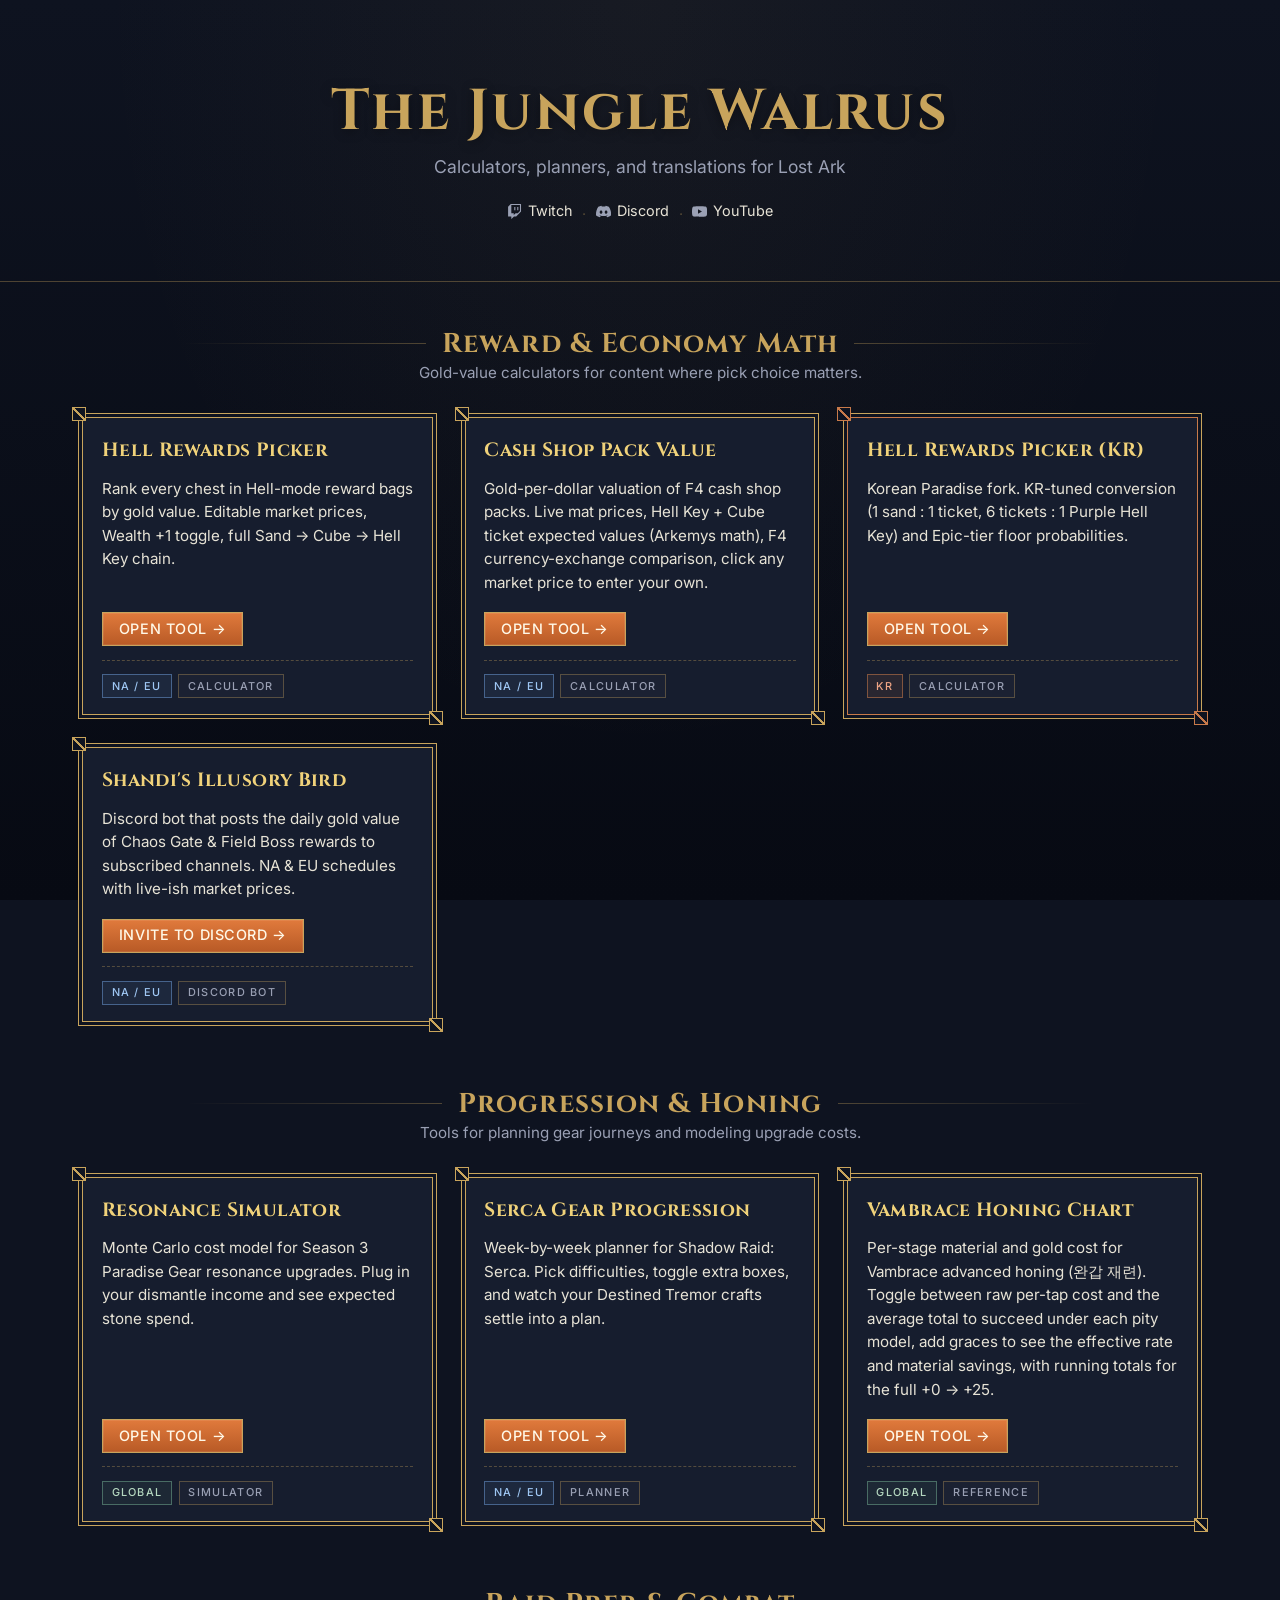
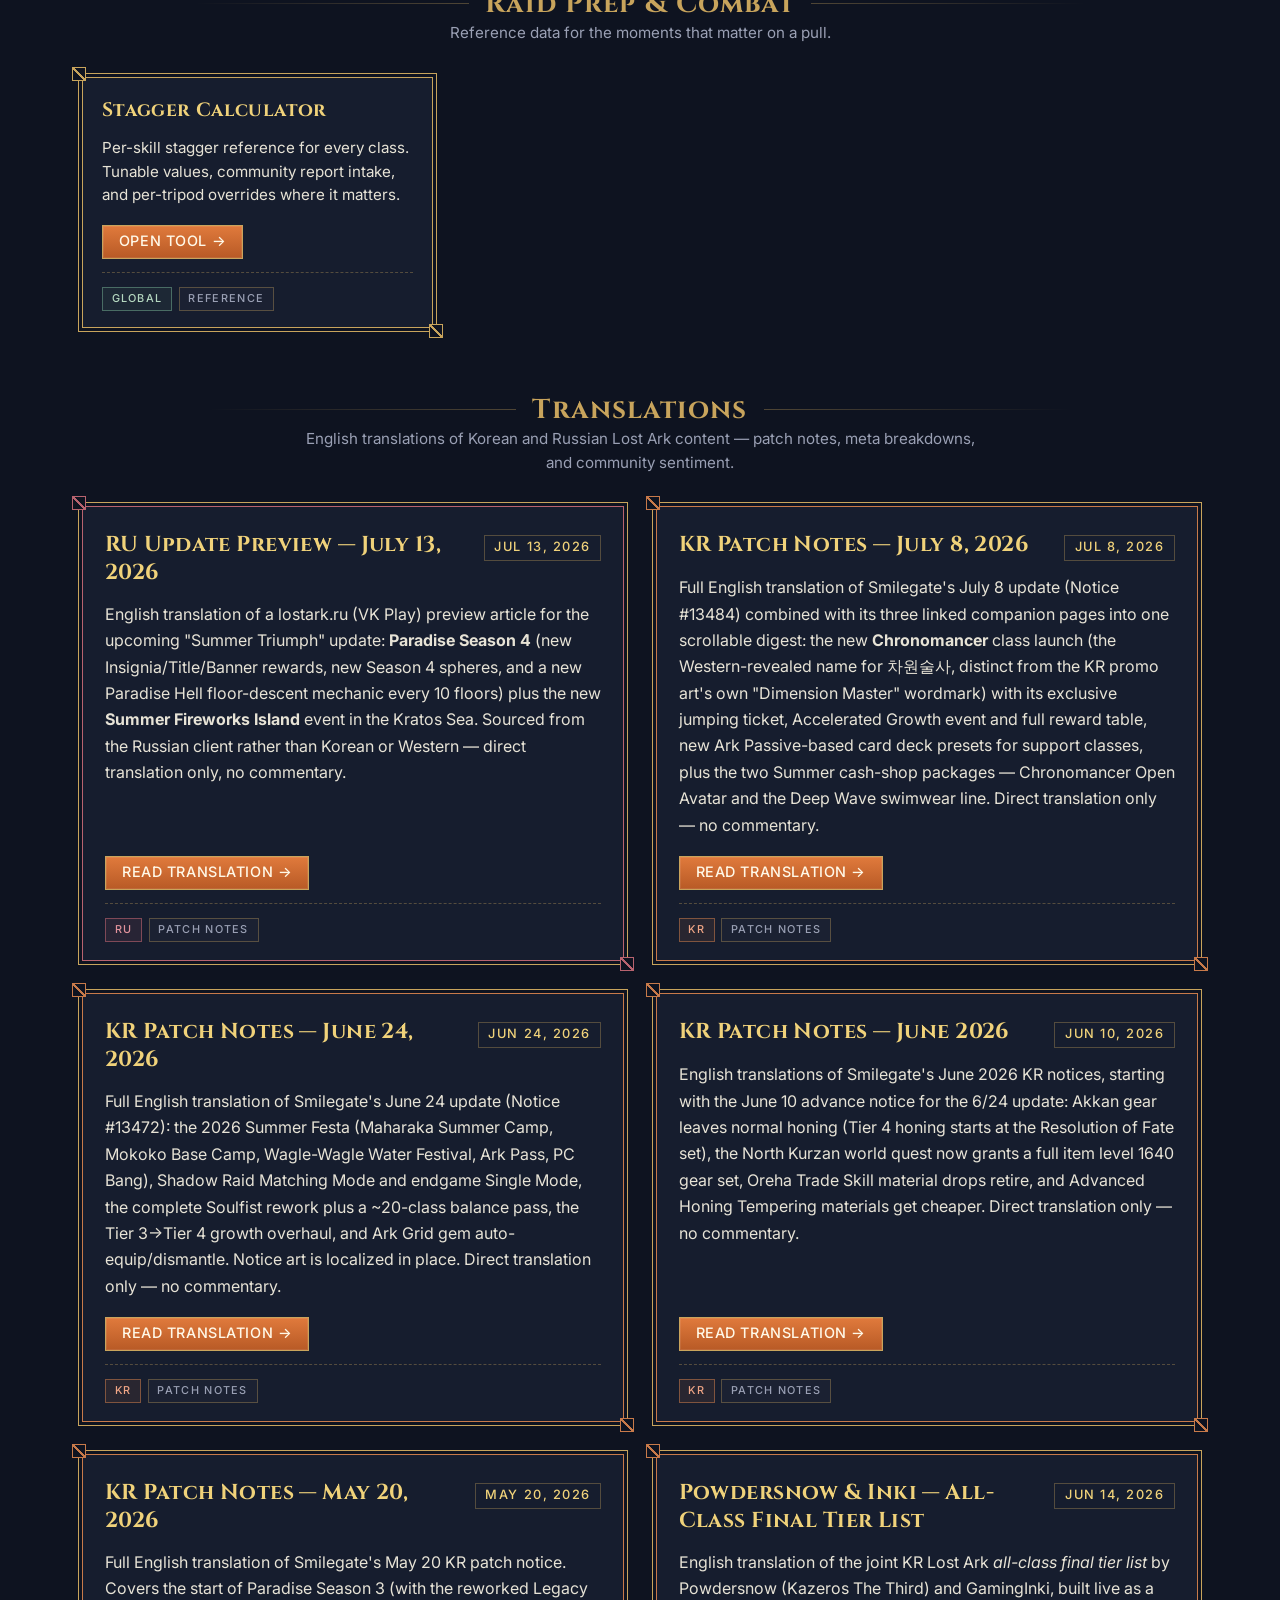
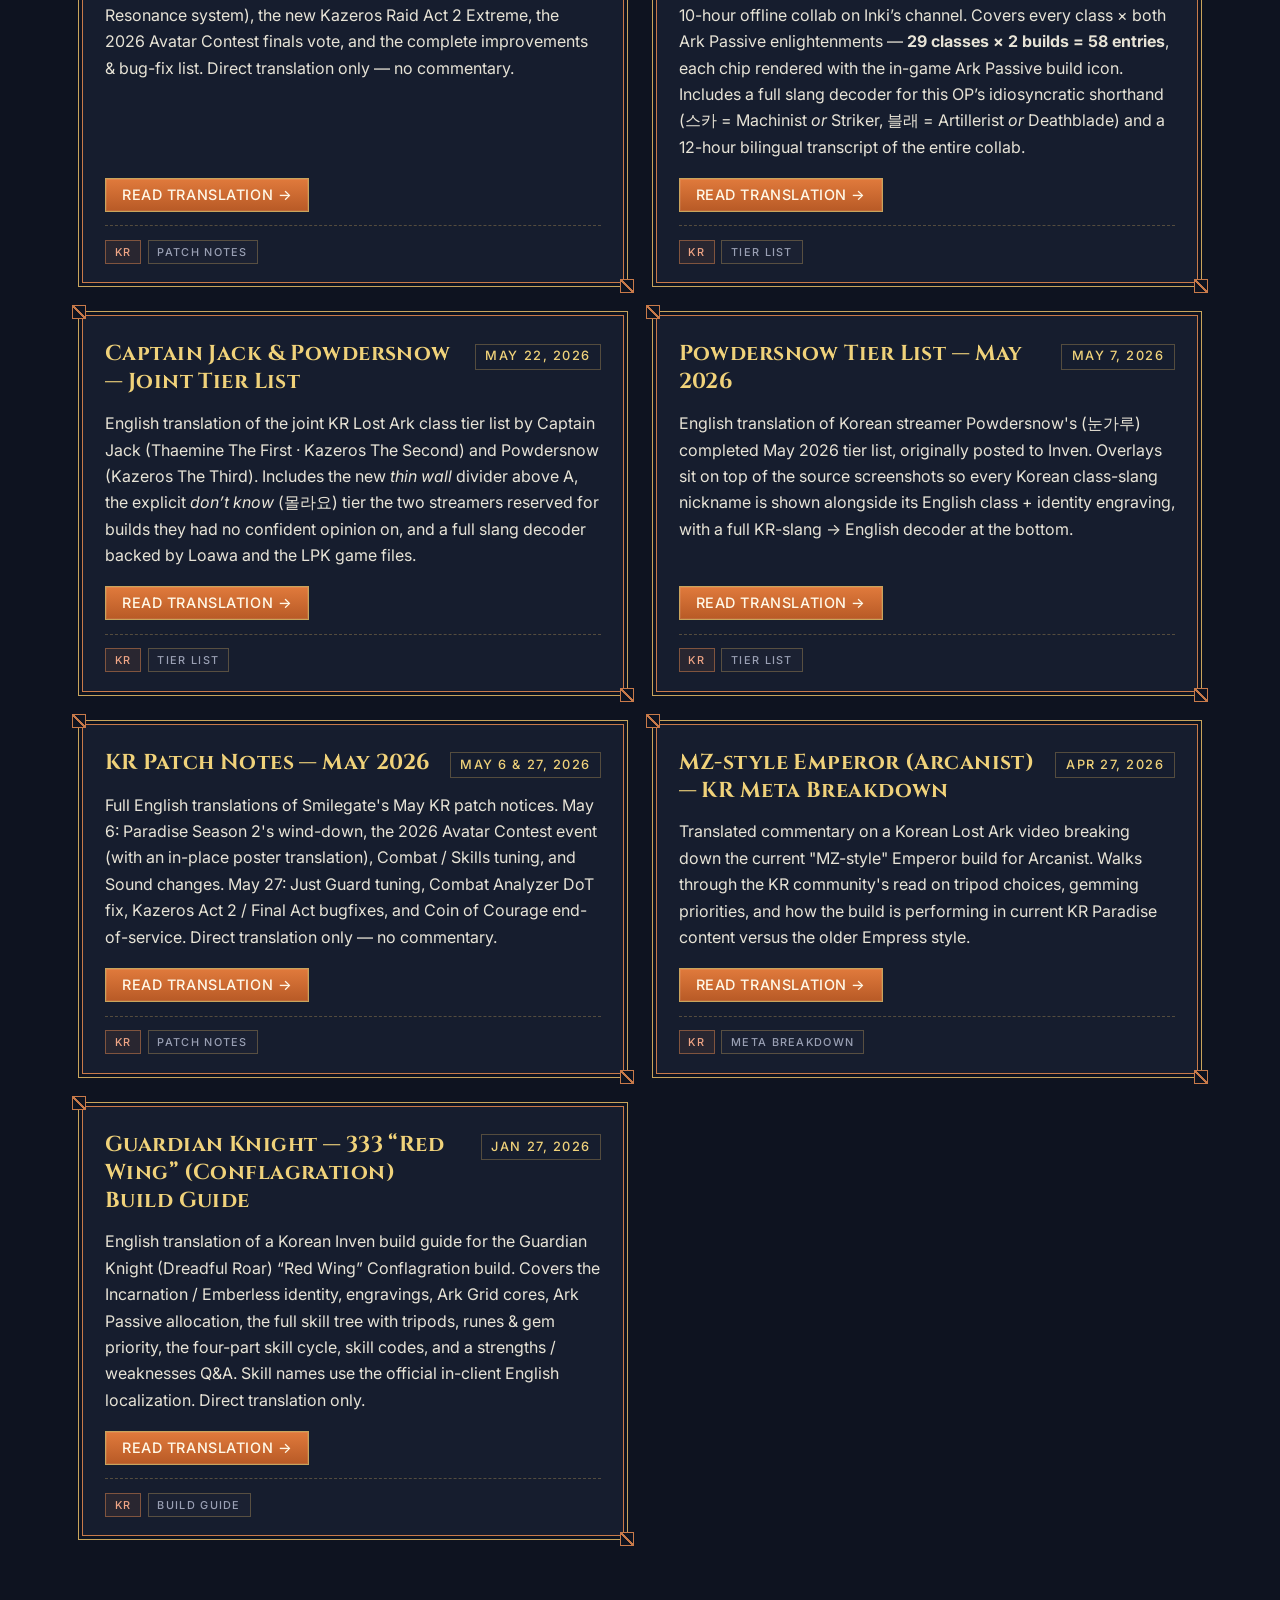
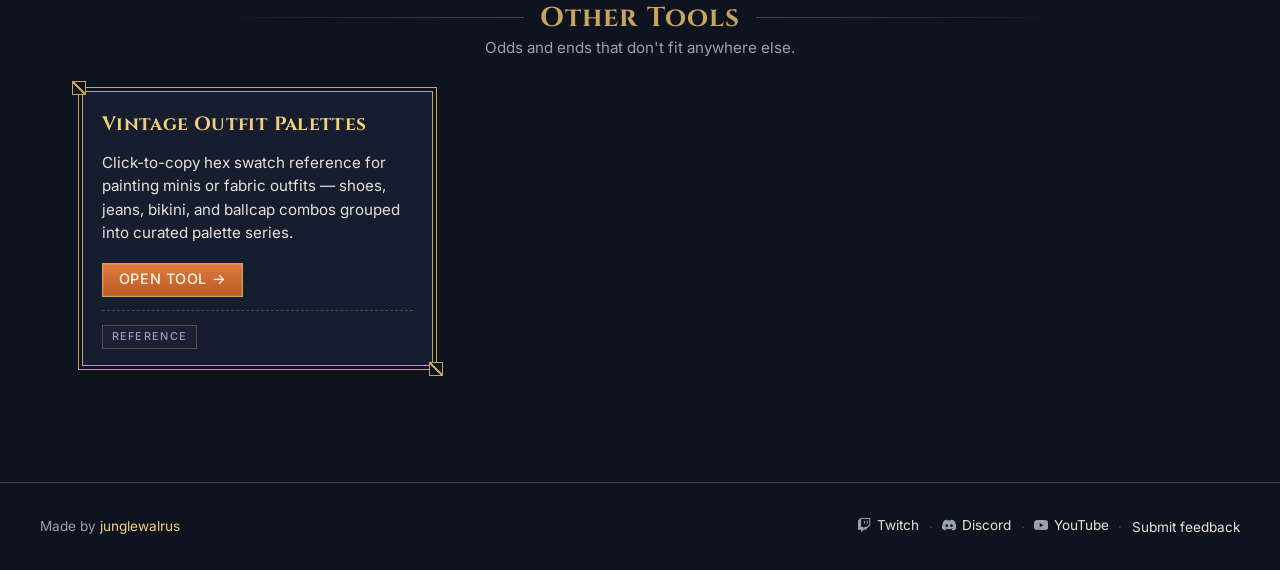
==== commit 64da9ee1: "Add Vintage Outfit Palettes tool card under new Other Tools section Co-Authored-By: Claude Sonnet 5 " ====
--- a/index.html
+++ b/index.html
@@ -478,6 +478,27 @@
 
   </section>
 
+  <section id="misc">
+    <h2>Other Tools</h2>
+    <p class="section-blurb">Odds and ends that don't fit anywhere else.</p>
+    <div class="card-grid">
+
+      <article class="card" data-mine="true" data-kind="reference">
+        <h3>Vintage Outfit Palettes</h3>
+        <p class="blurb">Click-to-copy hex swatch reference for painting minis or fabric outfits &mdash; shoes, jeans, bikini, and ballcap combos grouped into curated palette series.</p>
+        <div class="cta-row">
+          <a class="btn-primary" href="https://thejunglewalrus.github.io/vintage-outfit-palettes/">
+            Open tool <span aria-hidden="true">&rarr;</span>
+          </a>
+        </div>
+        <footer class="card-meta">
+          <span class="pill pill-kind">Reference</span>
+        </footer>
+      </article>
+
+    </div>
+  </section>
+
 </main>
 
 <footer class="site-footer">
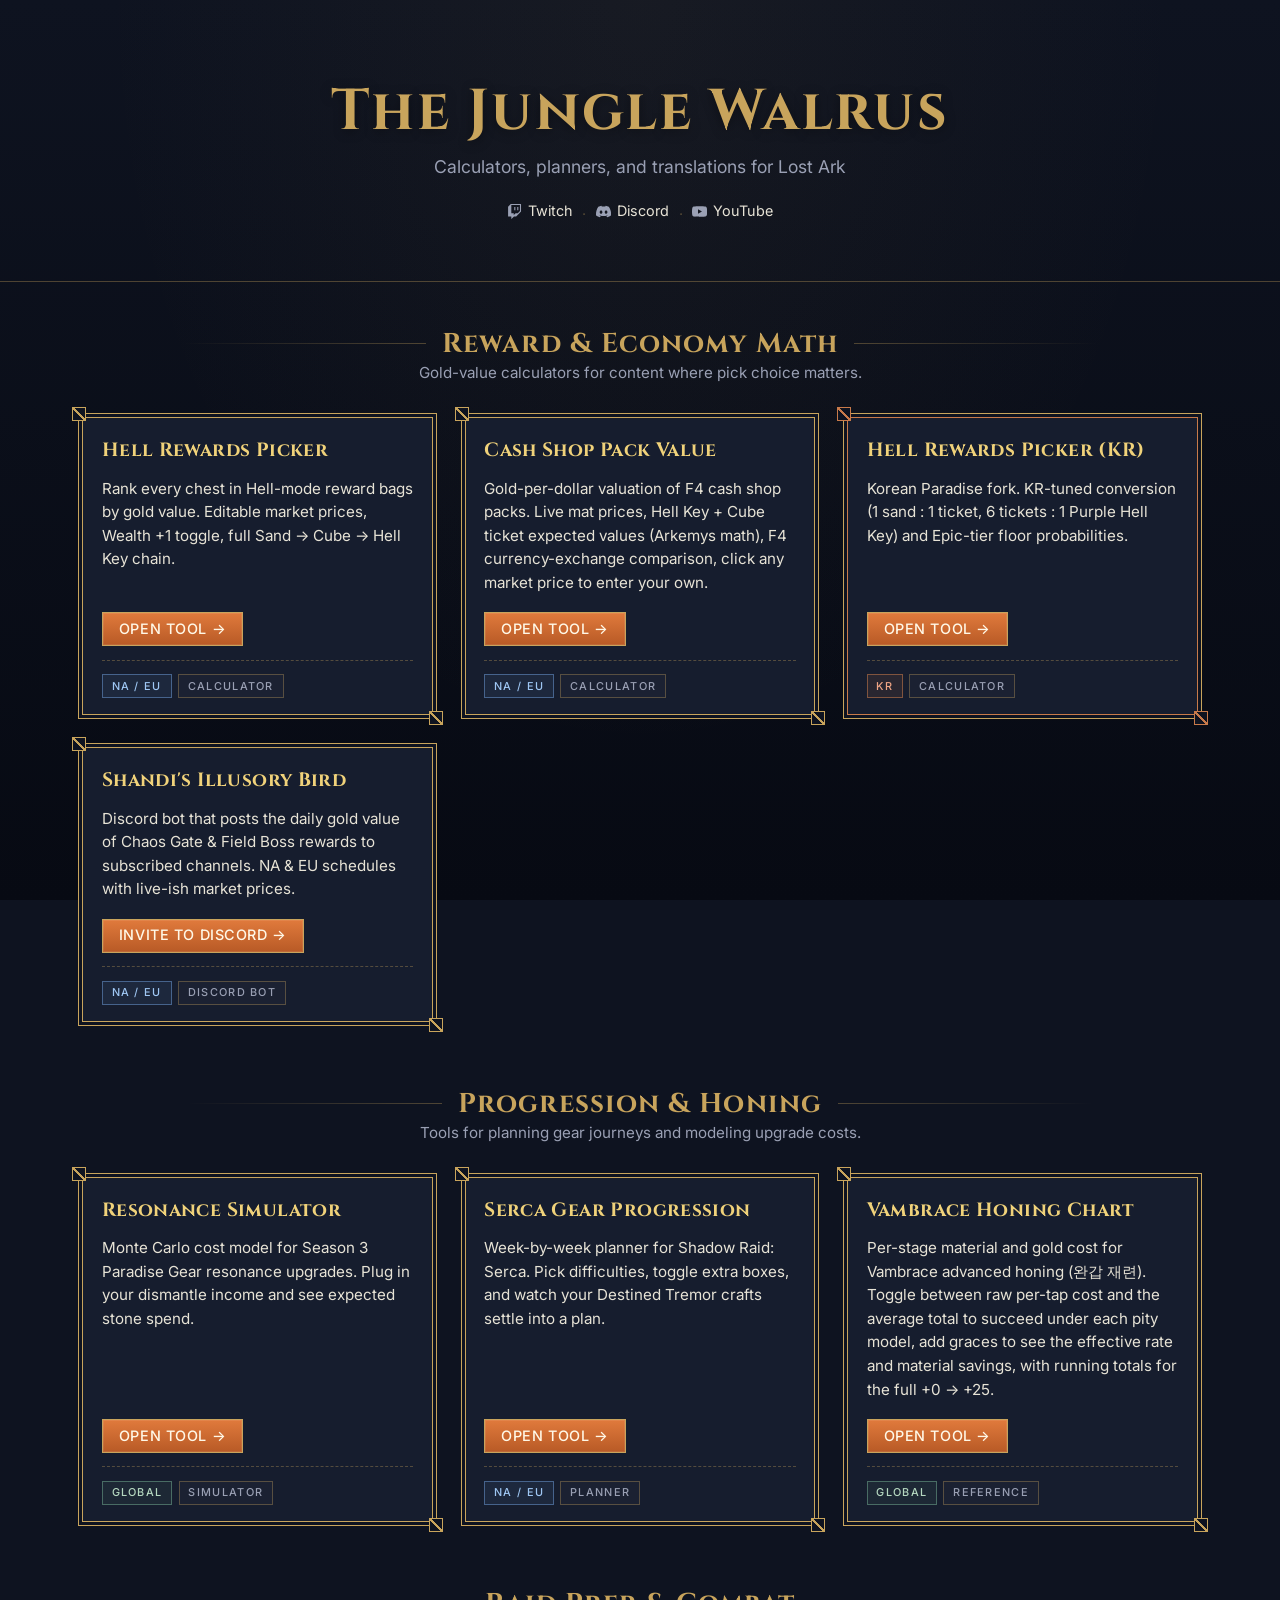
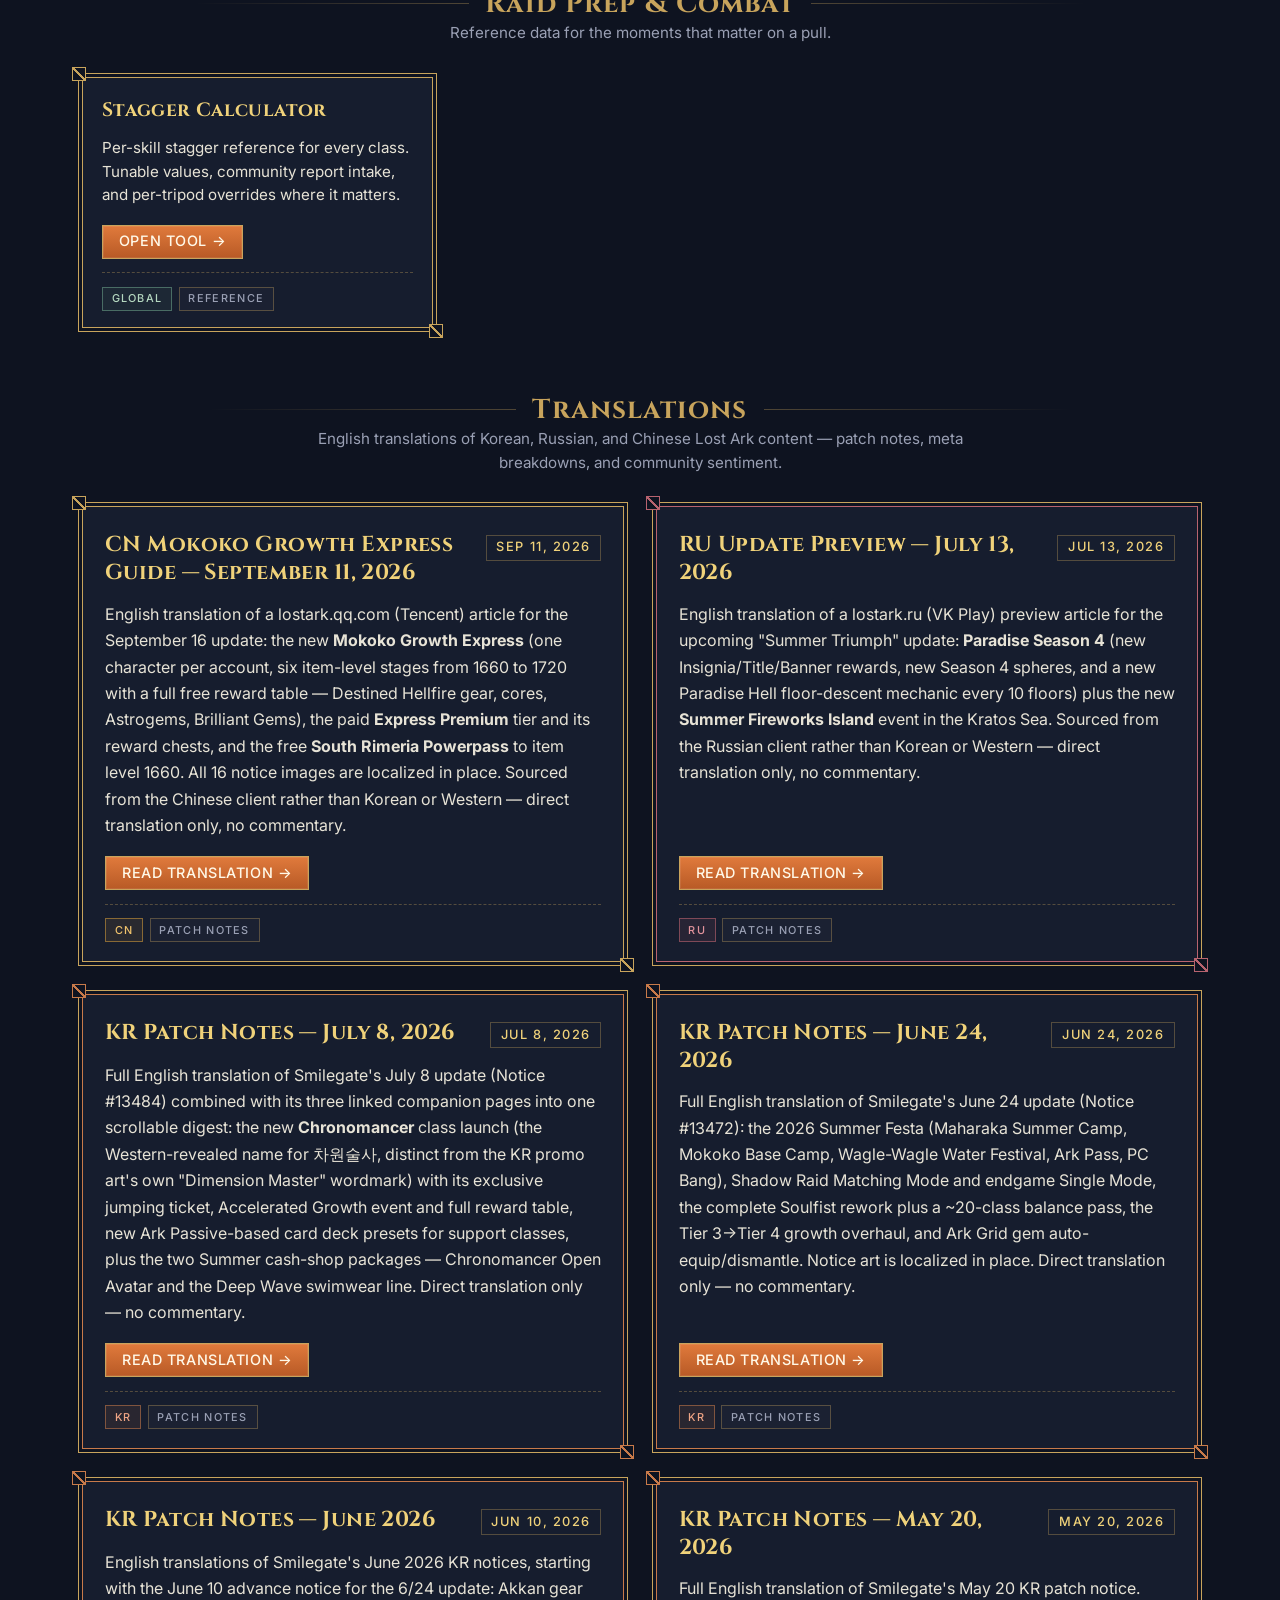
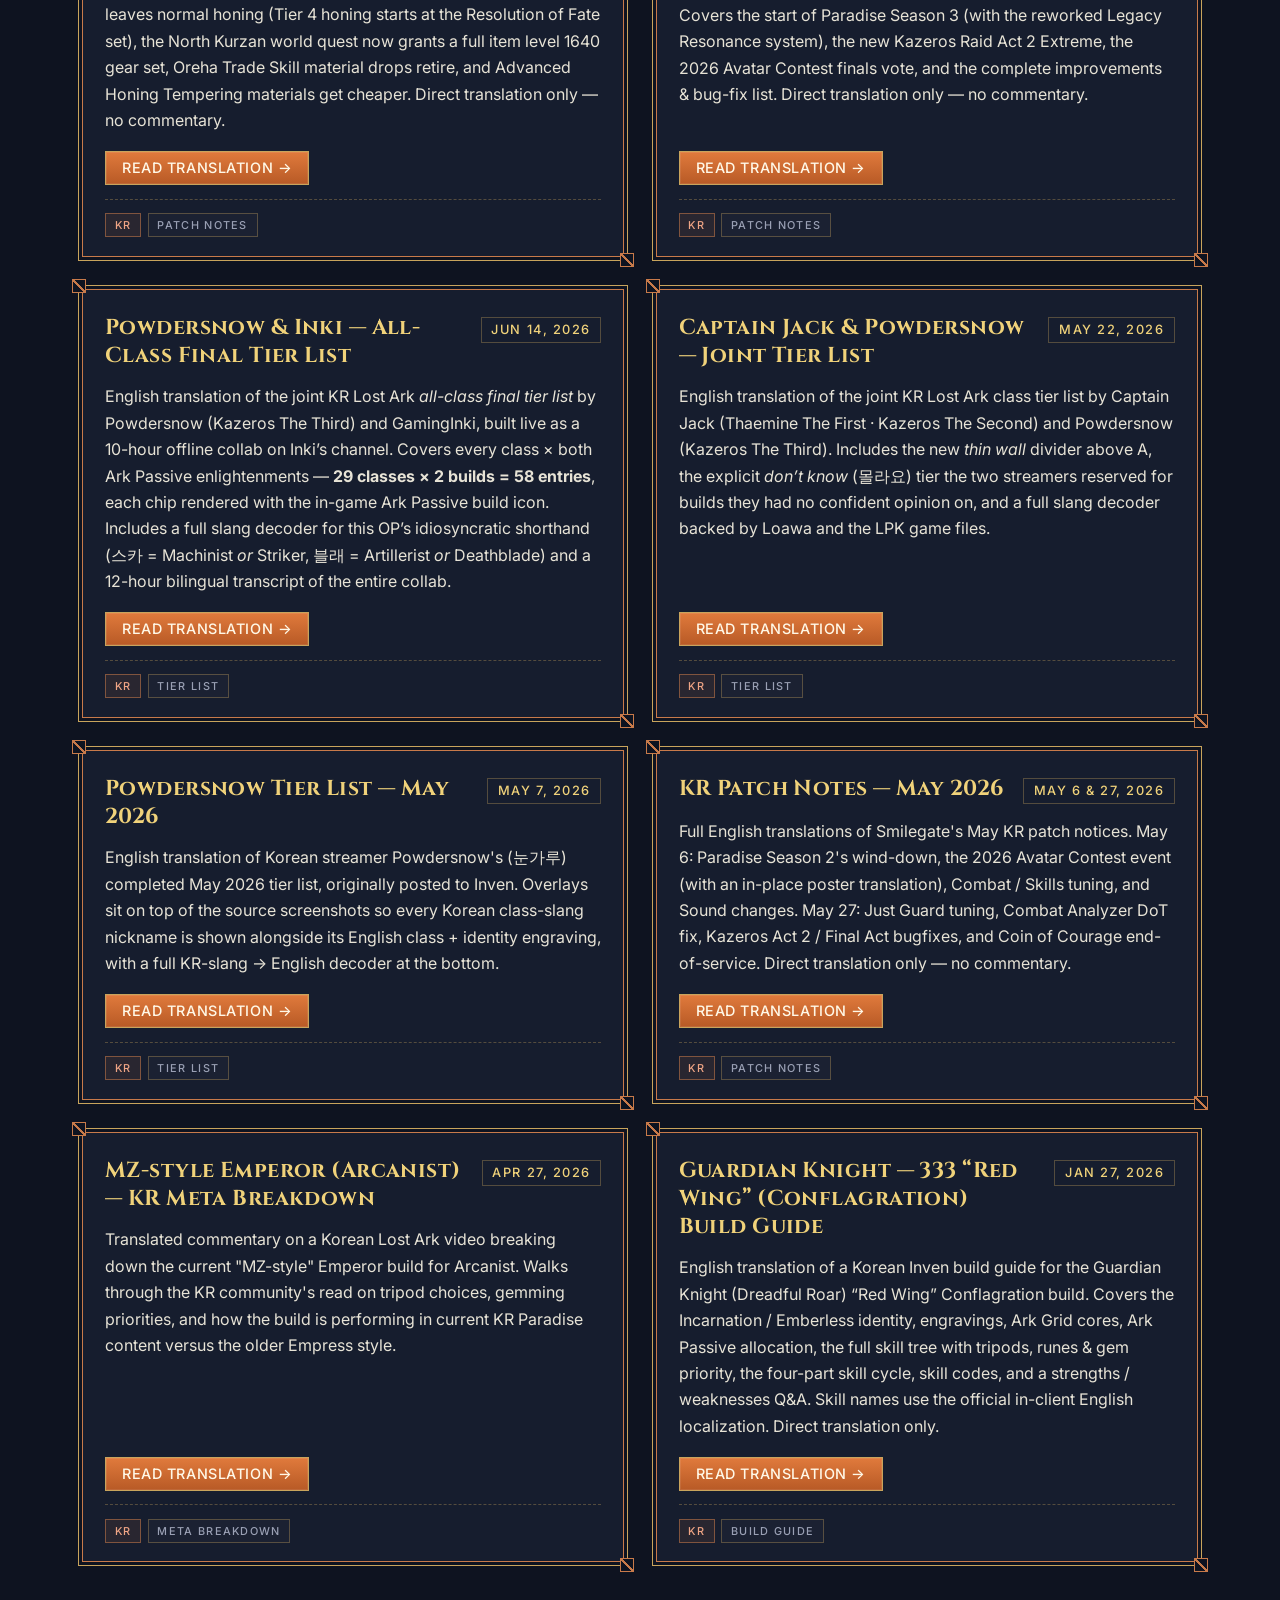
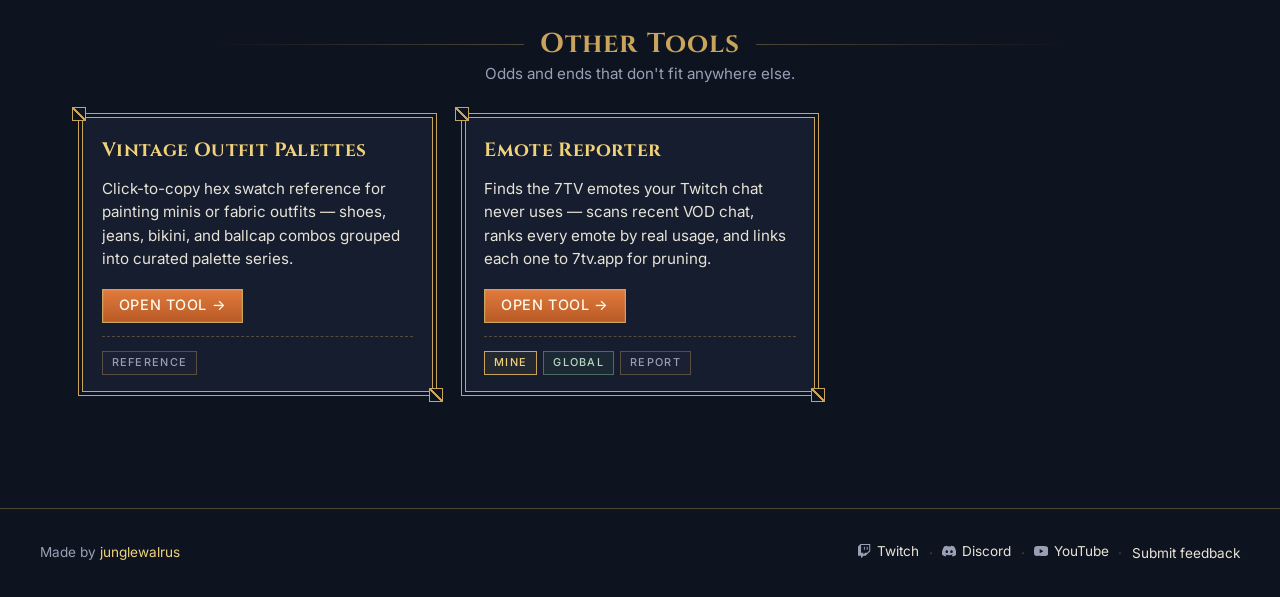
==== commit a98d092d: "Add CN Mokoko Growth Express digest card (Sep 11, 2026) and CN region pill" ====
--- a/index.html
+++ b/index.html
@@ -200,9 +200,36 @@
 
   <section id="translations">
     <h2>Translations</h2>
-    <p class="section-blurb">English translations of Korean and Russian Lost Ark content &mdash; patch notes, meta breakdowns, and community sentiment.</p>
+    <p class="section-blurb">English translations of Korean, Russian, and Chinese Lost Ark content &mdash; patch notes, meta breakdowns, and community sentiment.</p>
 
     <div class="card-grid translation-grid-a">
+
+      <article class="card translation-card" data-region="cn" data-kind="patch-notes">
+        <div class="t-header">
+          <h4 class="t-title">CN Mokoko Growth Express Guide &mdash; September 11, 2026</h4>
+          <time class="t-date" datetime="2026-09-11">Sep 11, 2026</time>
+        </div>
+        <p class="blurb">
+          English translation of a lostark.qq.com (Tencent) article for the
+          September 16 update: the new <strong>Mokoko Growth Express</strong>
+          (one character per account, six item-level stages from 1660 to 1720
+          with a full free reward table &mdash; Destined Hellfire gear, cores,
+          Astrogems, Brilliant Gems), the paid <strong>Express Premium</strong>
+          tier and its reward chests, and the free <strong>South Rimeria
+          Powerpass</strong> to item level 1660. All 16 notice images are
+          localized in place. Sourced from the Chinese client rather than
+          Korean or Western &mdash; direct translation only, no commentary.
+        </p>
+        <div class="cta-row">
+          <a class="btn-primary" href="https://thejunglewalrus.github.io/cn-patch-september-11-2026/patch-2026-09-11.html">
+            Read translation <span aria-hidden="true">&rarr;</span>
+          </a>
+        </div>
+        <footer class="card-meta">
+          <span class="pill pill-region pill-cn">CN</span>
+          <span class="pill pill-kind">Patch Notes</span>
+        </footer>
+      </article>
 
       <article class="card translation-card" data-region="ru" data-kind="patch-notes">
         <div class="t-header">
@@ -493,6 +520,21 @@
         </div>
         <footer class="card-meta">
           <span class="pill pill-kind">Reference</span>
+        </footer>
+      </article>
+
+      <article class="card" data-mine="true" data-region="global" data-kind="report">
+        <h3>Emote Reporter</h3>
+        <p class="blurb">Finds the 7TV emotes your Twitch chat never uses &mdash; scans recent VOD chat, ranks every emote by real usage, and links each one to 7tv.app for pruning.</p>
+        <div class="cta-row">
+          <a class="btn-primary" href="https://emotereporter.junglewalrus.com/">
+            Open tool <span aria-hidden="true">&rarr;</span>
+          </a>
+        </div>
+        <footer class="card-meta">
+          <span class="pill pill-mine">Mine</span>
+          <span class="pill pill-region pill-global">Global</span>
+          <span class="pill pill-kind">Report</span>
         </footer>
       </article>
 
--- a/styles.css
+++ b/styles.css
@@ -289,6 +289,11 @@
   border-color: rgba(214,110,122,.50);
   background: rgba(214,110,122,.09);
 }
+.pill-cn{
+  color: #f2c46d;
+  border-color: rgba(232,170,60,.50);
+  background: rgba(232,170,60,.09);
+}
 
 /* ============================================================
    KR REGION ACCENT — copper inner line instead of gold
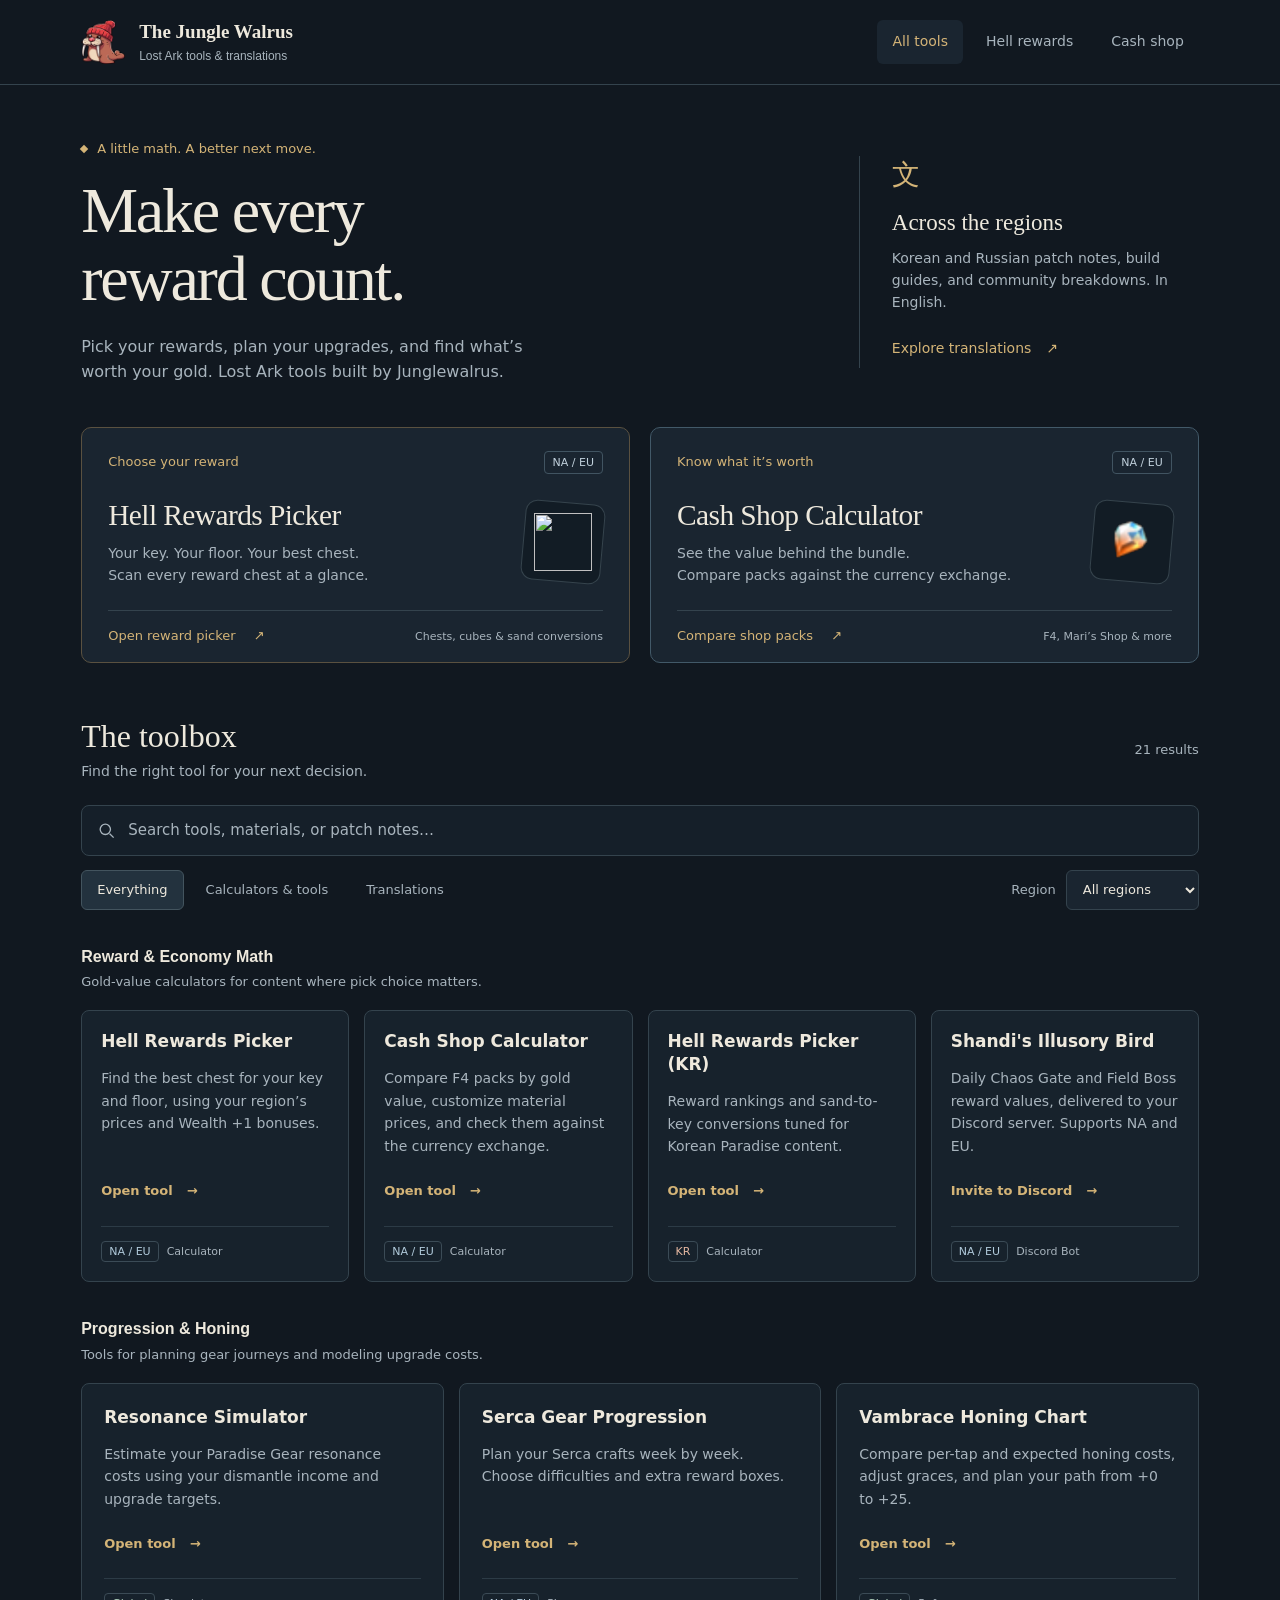
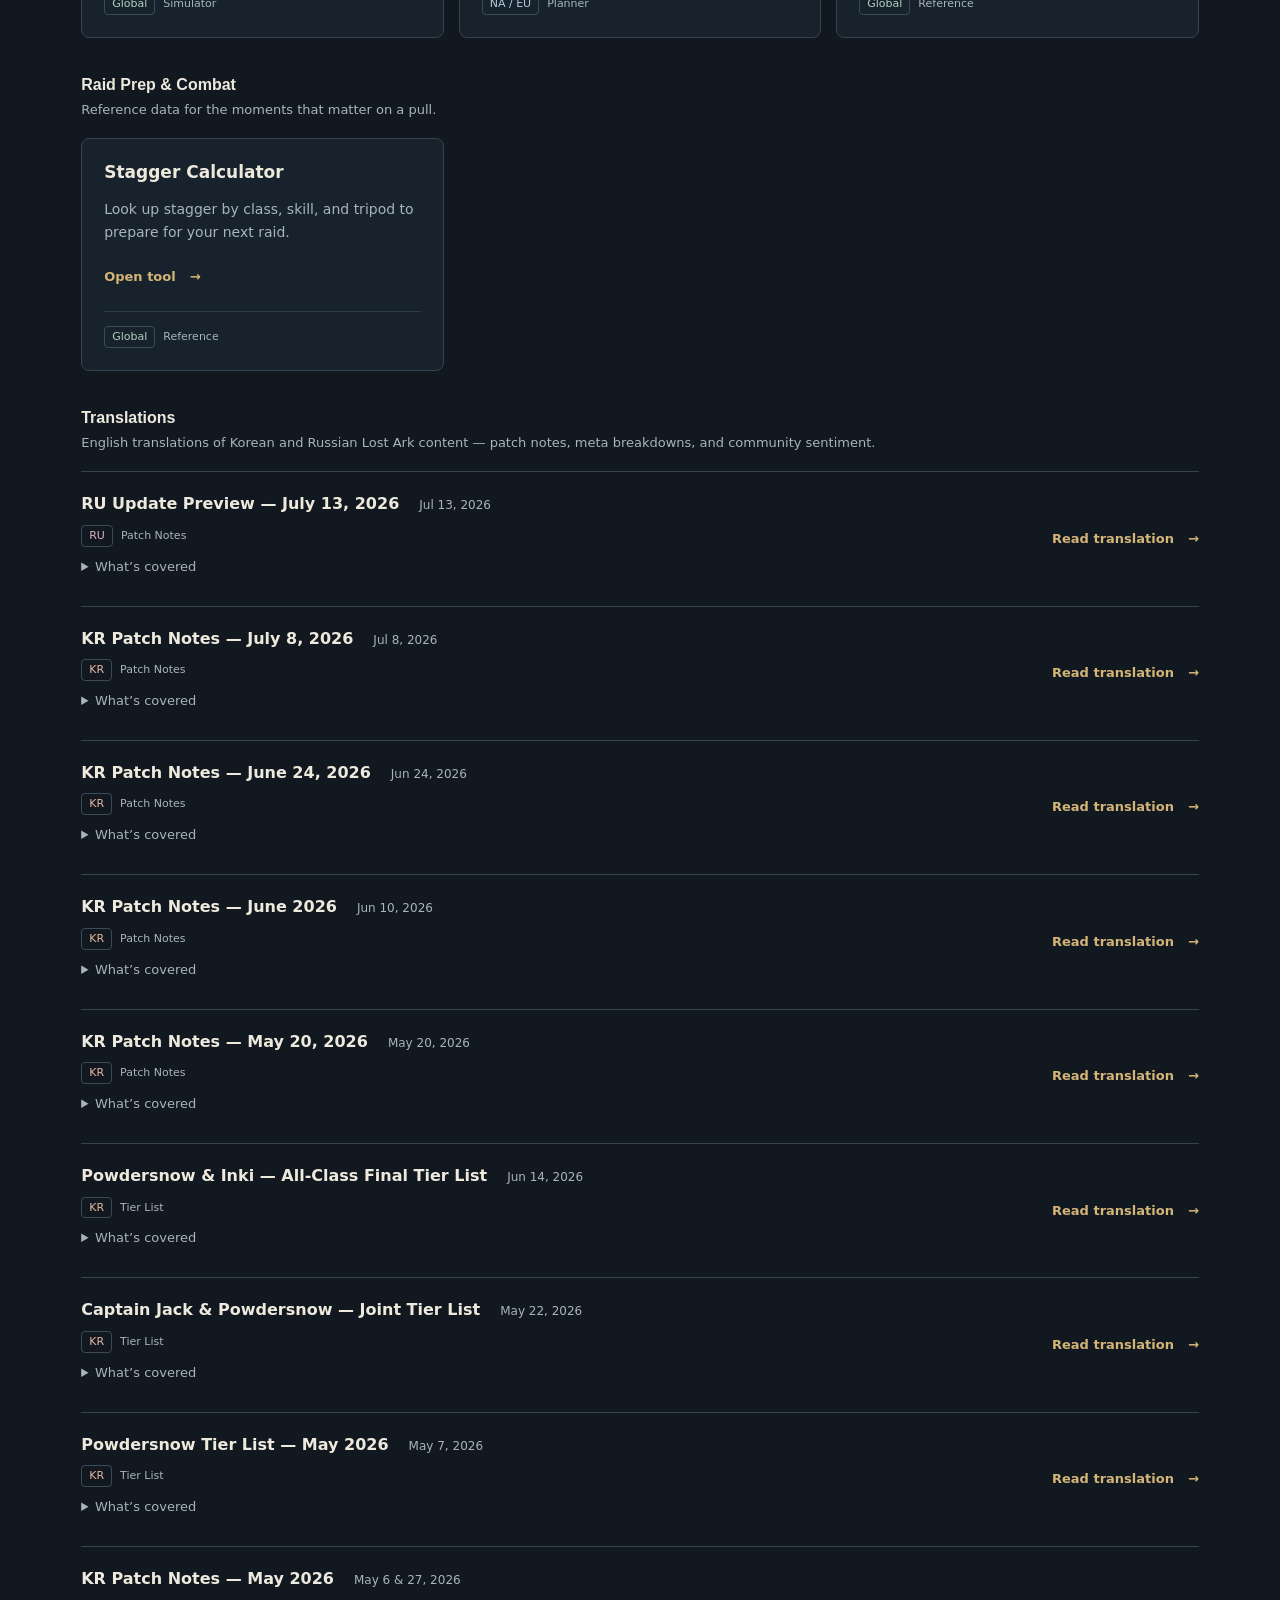
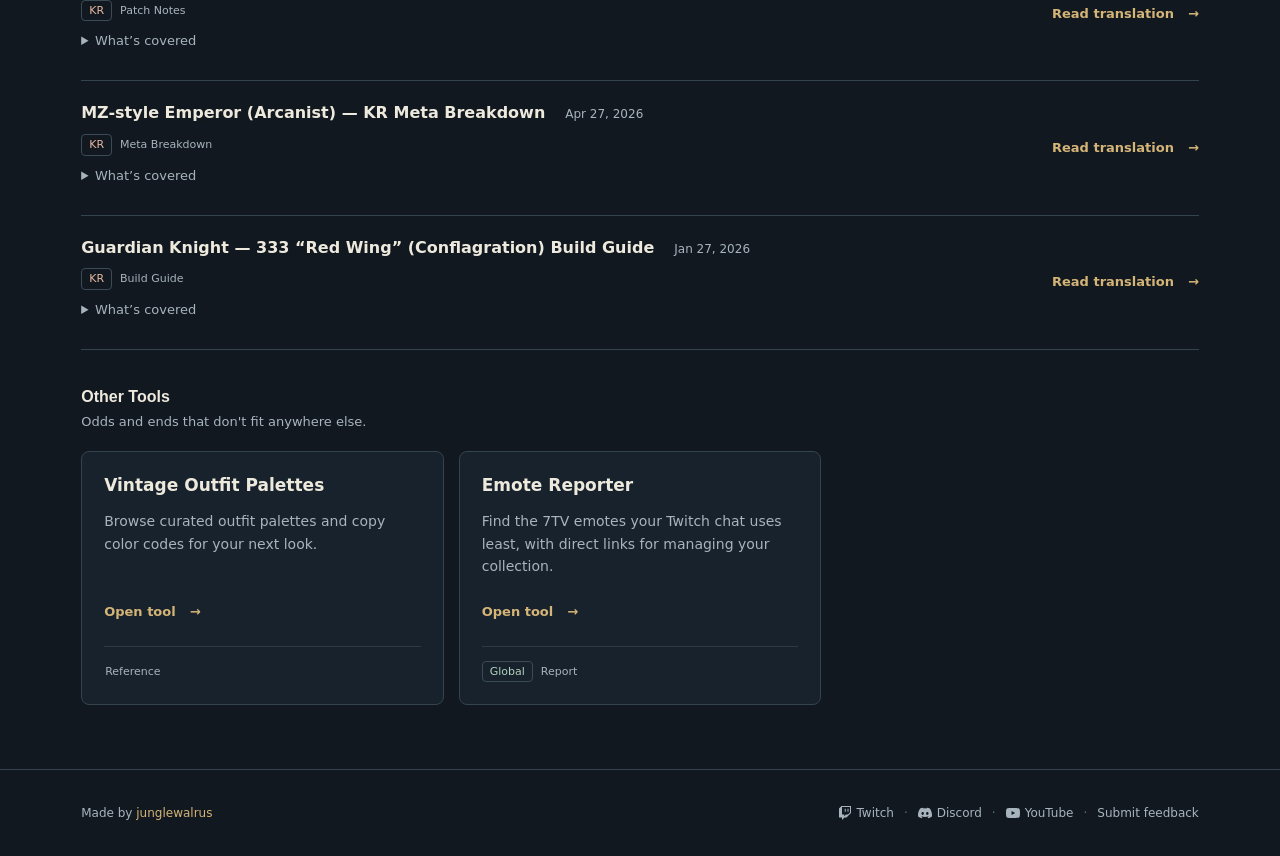
==== commit 0b26fcfe: "Toolbox: redesign hub and add searchable directory" ====
--- a/index.html
+++ b/index.html
@@ -30,37 +30,55 @@
   <meta name="twitter:card" content="summary_large_image">
 
   <link rel="icon" href="favicon.svg" type="image/svg+xml">
-  <link rel="preconnect" href="https://fonts.googleapis.com">
-  <link rel="preconnect" href="https://fonts.gstatic.com" crossorigin>
-  <link href="https://fonts.googleapis.com/css2?family=Cinzel:wght@500;700&family=Inter:wght@400;500;700&display=swap" rel="stylesheet">
   <link rel="stylesheet" href="styles.css">
+  <script src="hub.js" defer></script>
 </head>
 <body>
 
-<header class="hero">
-  <div class="hero-inner">
-    <h1>The Jungle Walrus</h1>
-    <p class="tagline">Calculators, planners, and translations for Lost Ark</p>
-    <nav class="hero-links">
-      <a href="https://www.twitch.tv/thejunglewalrus">
-        <svg class="icon" viewBox="0 0 24 24" fill="currentColor" aria-hidden="true"><path d="M11.571 4.714h1.715v5.143H11.57zm4.715 0H18v5.143h-1.714zM6 0L1.714 4.286v15.428h5.143V24l4.286-4.286h3.428L22.286 12V0zm14.571 11.143l-3.428 3.428h-3.429l-3 3v-3H6.857V1.714h13.714z"/></svg>
-        Twitch
-      </a>
-      <span class="dot">·</span>
-      <a href="https://discord.gg/area-chat">
-        <svg class="icon" viewBox="0 0 24 24" fill="currentColor" aria-hidden="true"><path d="M20.317 4.37a19.791 19.791 0 0 0-4.885-1.515.074.074 0 0 0-.079.037c-.21.375-.444.864-.608 1.25a18.27 18.27 0 0 0-5.487 0 12.64 12.64 0 0 0-.617-1.25.077.077 0 0 0-.079-.037A19.736 19.736 0 0 0 3.677 4.37a.07.07 0 0 0-.032.027C.533 9.046-.32 13.58.099 18.057a.082.082 0 0 0 .031.057 19.9 19.9 0 0 0 5.993 3.03.078.078 0 0 0 .084-.028 14.09 14.09 0 0 0 1.226-1.994.076.076 0 0 0-.041-.106 13.107 13.107 0 0 1-1.872-.892.077.077 0 0 1-.008-.128 10.2 10.2 0 0 0 .372-.292.074.074 0 0 1 .077-.01c3.928 1.793 8.18 1.793 12.062 0a.074.074 0 0 1 .078.01c.12.098.246.198.373.292a.077.077 0 0 1-.006.127 12.299 12.299 0 0 1-1.873.892.077.077 0 0 0-.041.107c.36.698.772 1.362 1.225 1.993a.076.076 0 0 0 .084.028 19.839 19.839 0 0 0 6.002-3.03.077.077 0 0 0 .032-.054c.5-5.177-.838-9.674-3.549-13.66a.061.061 0 0 0-.031-.03zM8.02 15.33c-1.183 0-2.157-1.085-2.157-2.419 0-1.333.956-2.419 2.157-2.419 1.21 0 2.176 1.096 2.157 2.42 0 1.333-.956 2.418-2.157 2.418zm7.975 0c-1.183 0-2.157-1.085-2.157-2.419 0-1.333.955-2.419 2.157-2.419 1.21 0 2.176 1.096 2.157 2.42 0 1.333-.946 2.418-2.157 2.418z"/></svg>
-        Discord
-      </a>
-      <span class="dot">·</span>
-      <a href="https://www.youtube.com/@thejunglewalrus">
-        <svg class="icon" viewBox="0 0 24 24" fill="currentColor" aria-hidden="true"><path d="M23.498 6.186a3.016 3.016 0 0 0-2.122-2.136C19.505 3.545 12 3.545 12 3.545s-7.505 0-9.378.505A3.017 3.017 0 0 0 .502 6.186C0 8.07 0 12 0 12s0 3.93.502 5.814a3.016 3.016 0 0 0 2.12 2.136c1.873.505 9.378.505 9.378.505s7.505 0 9.378-.505a3.015 3.015 0 0 0 2.122-2.136C24 15.93 24 12 24 12s0-3.93-.502-5.814zM9.545 15.568V8.432L15.818 12l-6.273 3.568z"/></svg>
-        YouTube
-      </a>
+<a class="skip-link" href="#directory">Skip to tools</a>
+<header class="site-header">
+  <div class="header-inner">
+    <a class="brand" href="./" aria-label="The Jungle Walrus home"><img src="walrus.png" width="44" height="44" alt=""><span>The Jungle Walrus<small>Lost Ark tools &amp; translations</small></span></a>
+    <nav class="tool-nav" aria-label="Main navigation">
+      <a href="#directory" aria-current="page">All tools</a>
+      <a href="https://thejunglewalrus.github.io/hell-rewards-picker/">Hell rewards</a>
+      <a href="https://thejunglewalrus.github.io/lostark-cash-shop-value/">Cash shop</a>
     </nav>
   </div>
 </header>
-
-<main>
+<div class="hero">
+  <div class="hero-copy">
+    <p class="hero-kicker"><span class="small-diamond" aria-hidden="true"></span> A little math. A better next move.</p>
+    <h1>Make every<br>reward count.</h1>
+    <p class="tagline">Pick your rewards, plan your upgrades, and find what’s worth your gold. Lost Ark tools built by Junglewalrus.</p>
+  </div>
+  <aside class="hero-note" aria-label="Translations">
+    <span class="note-icon" aria-hidden="true">文</span>
+    <h2>Across the regions</h2>
+    <p>Korean and Russian patch notes, build guides, and community breakdowns. In English.</p>
+    <a href="#translations">Explore translations <span aria-hidden="true">↗</span></a>
+  </aside>
+</div>
+<div class="featured-tools" aria-label="Featured calculators">
+  <a class="featured-tool hell-feature" href="https://thejunglewalrus.github.io/hell-rewards-picker/">
+    <div class="featured-top"><span class="feature-category">Choose your reward</span><span class="region-label">NA / EU</span></div>
+    <div class="featured-main"><div><h2>Hell Rewards Picker</h2><p>Your key. Your floor. Your best chest.<br>Scan every reward chest at a glance.</p></div><div class="feature-art"><img src="assets/hell-key.png" width="64" height="64" alt=""></div></div>
+    <div class="featured-bottom"><span>Open reward picker <span aria-hidden="true">↗</span></span><span class="feature-detail">Chests, cubes &amp; sand conversions</span></div>
+  </a>
+  <a class="featured-tool shop-feature" href="https://thejunglewalrus.github.io/lostark-cash-shop-value/">
+    <div class="featured-top"><span class="feature-category">Know what it’s worth</span><span class="region-label">NA / EU</span></div>
+    <div class="featured-main"><div><h2>Cash Shop Calculator</h2><p>See the value behind the bundle.<br>Compare packs against the currency exchange.</p></div><div class="feature-art"><img src="assets/royal-crystal.png" width="64" height="64" alt=""></div></div>
+    <div class="featured-bottom"><span>Compare shop packs <span aria-hidden="true">↗</span></span><span class="feature-detail">F4, Mari’s Shop &amp; more</span></div>
+  </a>
+</div>
+
+<main id="directory">
+  <div class="directory-heading"><div><h2>The toolbox</h2><p>Find the right tool for your next decision.</p></div><span id="result-count" class="result-count" role="status" aria-live="polite"></span></div>
+  <div class="directory-controls" id="directory-controls" hidden>
+    <div class="search-wrap"><svg viewBox="0 0 24 24" aria-hidden="true"><circle cx="10.5" cy="10.5" r="6.5"/><path d="m16 16 5 5"/></svg><label class="sr-only" for="tool-search">Search tools and translations</label><input id="tool-search" type="search" placeholder="Search tools, materials, or patch notes…" autocomplete="off"></div>
+    <div class="filter-row"><div class="category-filters" role="group" aria-label="Filter by category"><button type="button" data-category="all" aria-pressed="true">Everything</button><button type="button" data-category="tools" aria-pressed="false">Calculators &amp; tools</button><button type="button" data-category="translations" aria-pressed="false">Translations</button></div><label class="region-filter" for="region-filter">Region <select id="region-filter"><option value="all">All regions</option><option value="na-eu">NA / EU</option><option value="kr">Korea</option><option value="ru">Russia</option><option value="global">Global</option></select></label></div>
+  </div>
+  <div class="empty-state" id="empty-state" hidden><h3>No matches this time.</h3><p>Try another search or reset the filters to see everything.</p><button type="button" id="reset-filters">Reset filters</button></div>
 
   <section id="economy">
     <h2>Reward &amp; Economy Math</h2>
@@ -69,7 +87,7 @@
 
       <article class="card" data-mine="true" data-region="na-eu" data-kind="calculator">
         <h3>Hell Rewards Picker</h3>
-        <p class="blurb">Rank every chest in Hell-mode reward bags by gold value. Editable market prices, Wealth +1 toggle, full Sand → Cube → Hell Key chain.</p>
+        <p class="blurb">Find the best chest for your key and floor, using your region’s prices and Wealth +1 bonuses.</p>
         <div class="cta-row">
           <a class="btn-primary" href="https://thejunglewalrus.github.io/hell-rewards-picker/">
             Open tool <span aria-hidden="true">&rarr;</span>
@@ -82,8 +100,8 @@
       </article>
 
       <article class="card" data-mine="true" data-region="na-eu" data-kind="calculator">
-        <h3>Cash Shop Pack Value</h3>
-        <p class="blurb">Gold-per-dollar valuation of F4 cash shop packs. Live mat prices, Hell Key + Cube ticket expected values (Arkemys math), F4 currency-exchange comparison, click any market price to enter your own.</p>
+        <h3>Cash Shop Calculator</h3>
+        <p class="blurb">Compare F4 packs by gold value, customize material prices, and check them against the currency exchange.</p>
         <div class="cta-row">
           <a class="btn-primary" href="https://thejunglewalrus.github.io/lostark-cash-shop-value/">
             Open tool <span aria-hidden="true">&rarr;</span>
@@ -97,7 +115,7 @@
 
       <article class="card" data-mine="true" data-region="kr" data-kind="calculator">
         <h3>Hell Rewards Picker (KR)</h3>
-        <p class="blurb">Korean Paradise fork. KR-tuned conversion (1 sand : 1 ticket, 6 tickets : 1 Purple Hell Key) and Epic-tier floor probabilities.</p>
+        <p class="blurb">Reward rankings and sand-to-key conversions tuned for Korean Paradise content.</p>
         <div class="cta-row">
           <a class="btn-primary" href="https://thejunglewalrus.github.io/hell-rewards-picker-kr/">
             Open tool <span aria-hidden="true">&rarr;</span>
@@ -111,7 +129,7 @@
 
       <article class="card" data-mine="true" data-region="na-eu" data-kind="discord-bot">
         <h3>Shandi's Illusory Bird</h3>
-        <p class="blurb">Discord bot that posts the daily gold value of Chaos Gate &amp; Field Boss rewards to subscribed channels. NA &amp; EU schedules with live-ish market prices.</p>
+        <p class="blurb">Daily Chaos Gate and Field Boss reward values, delivered to your Discord server. Supports NA and EU.</p>
         <div class="cta-row">
           <a class="btn-primary" href="https://discord.com/oauth2/authorize?client_id=1505045486044708904&amp;permissions=536890368&amp;scope=bot+applications.commands">
             Invite to Discord <span aria-hidden="true">&rarr;</span>
@@ -133,7 +151,7 @@
 
       <article class="card" data-mine="true" data-region="global" data-kind="sim">
         <h3>Resonance Simulator</h3>
-        <p class="blurb">Monte Carlo cost model for Season 3 Paradise Gear resonance upgrades. Plug in your dismantle income and see expected stone spend.</p>
+        <p class="blurb">Estimate your Paradise Gear resonance costs using your dismantle income and upgrade targets.</p>
         <div class="cta-row">
           <a class="btn-primary" href="https://thejunglewalrus.github.io/resonance-sim/">
             Open tool <span aria-hidden="true">&rarr;</span>
@@ -147,7 +165,7 @@
 
       <article class="card" data-mine="true" data-region="na-eu" data-kind="planner">
         <h3>Serca Gear Progression</h3>
-        <p class="blurb">Week-by-week planner for Shadow Raid: Serca. Pick difficulties, toggle extra boxes, and watch your Destined Tremor crafts settle into a plan.</p>
+        <p class="blurb">Plan your Serca crafts week by week. Choose difficulties and extra reward boxes.</p>
         <div class="cta-row">
           <a class="btn-primary" href="https://thejunglewalrus.github.io/serca-gear-progression/">
             Open tool <span aria-hidden="true">&rarr;</span>
@@ -161,7 +179,7 @@
 
       <article class="card" data-mine="true" data-region="global" data-kind="reference">
         <h3>Vambrace Honing Chart</h3>
-        <p class="blurb">Per-stage material and gold cost for Vambrace advanced honing (완갑 재련). Toggle between raw per-tap cost and the average total to succeed under each pity model, add graces to see the effective rate and material savings, with running totals for the full +0 &rarr; +25.</p>
+        <p class="blurb">Compare per-tap and expected honing costs, adjust graces, and plan your path from +0 to +25.</p>
         <div class="cta-row">
           <a class="btn-primary" href="https://thejunglewalrus.github.io/vambrace-honing/">
             Open tool <span aria-hidden="true">&rarr;</span>
@@ -183,7 +201,7 @@
 
       <article class="card" data-mine="true" data-region="global" data-kind="reference">
         <h3>Stagger Calculator</h3>
-        <p class="blurb">Per-skill stagger reference for every class. Tunable values, community report intake, and per-tripod overrides where it matters.</p>
+        <p class="blurb">Look up stagger by class, skill, and tripod to prepare for your next raid.</p>
         <div class="cta-row">
           <a class="btn-primary" href="https://thejunglewalrus.github.io/lost-ark-stagger/">
             Open tool <span aria-hidden="true">&rarr;</span>
@@ -200,43 +218,16 @@
 
   <section id="translations">
     <h2>Translations</h2>
-    <p class="section-blurb">English translations of Korean, Russian, and Chinese Lost Ark content &mdash; patch notes, meta breakdowns, and community sentiment.</p>
+    <p class="section-blurb">English translations of Korean and Russian Lost Ark content &mdash; patch notes, meta breakdowns, and community sentiment.</p>
 
     <div class="card-grid translation-grid-a">
-
-      <article class="card translation-card" data-region="cn" data-kind="patch-notes">
-        <div class="t-header">
-          <h4 class="t-title">CN Mokoko Growth Express Guide &mdash; September 11, 2026</h4>
-          <time class="t-date" datetime="2026-09-11">Sep 11, 2026</time>
-        </div>
-        <p class="blurb">
-          English translation of a lostark.qq.com (Tencent) article for the
-          September 16 update: the new <strong>Mokoko Growth Express</strong>
-          (one character per account, six item-level stages from 1660 to 1720
-          with a full free reward table &mdash; Destined Hellfire gear, cores,
-          Astrogems, Brilliant Gems), the paid <strong>Express Premium</strong>
-          tier and its reward chests, and the free <strong>South Rimeria
-          Powerpass</strong> to item level 1660. All 16 notice images are
-          localized in place. Sourced from the Chinese client rather than
-          Korean or Western &mdash; direct translation only, no commentary.
-        </p>
-        <div class="cta-row">
-          <a class="btn-primary" href="https://thejunglewalrus.github.io/cn-patch-september-11-2026/patch-2026-09-11.html">
-            Read translation <span aria-hidden="true">&rarr;</span>
-          </a>
-        </div>
-        <footer class="card-meta">
-          <span class="pill pill-region pill-cn">CN</span>
-          <span class="pill pill-kind">Patch Notes</span>
-        </footer>
-      </article>
 
       <article class="card translation-card" data-region="ru" data-kind="patch-notes">
         <div class="t-header">
           <h4 class="t-title">RU Update Preview &mdash; July 13, 2026</h4>
           <time class="t-date" datetime="2026-07-13">Jul 13, 2026</time>
         </div>
-        <p class="blurb">
+        <details class="translation-summary"><summary>What’s covered</summary><p class="blurb">
           English translation of a lostark.ru (VK Play) preview article for
           the upcoming "Summer Triumph" update: <strong>Paradise
           Season 4</strong> (new Insignia/Title/Banner rewards, new Season 4
@@ -244,7 +235,7 @@
           floors) plus the new <strong>Summer Fireworks Island</strong> event
           in the Kratos Sea. Sourced from the Russian client rather than
           Korean or Western &mdash; direct translation only, no commentary.
-        </p>
+        </p></details>
         <div class="cta-row">
           <a class="btn-primary" href="https://thejunglewalrus.github.io/ru-patch-july-13-2026/patch-2026-07-13.html">
             Read translation <span aria-hidden="true">&rarr;</span>
@@ -261,7 +252,7 @@
           <h4 class="t-title">KR Patch Notes &mdash; July 8, 2026</h4>
           <time class="t-date" datetime="2026-07-08">Jul 8, 2026</time>
         </div>
-        <p class="blurb">
+        <details class="translation-summary"><summary>What’s covered</summary><p class="blurb">
           Full English translation of Smilegate's July 8 update (Notice
           #13484) combined with its three linked companion pages into one
           scrollable digest: the new <strong>Chronomancer</strong> class
@@ -272,7 +263,7 @@
           two Summer cash-shop packages &mdash; Chronomancer Open Avatar and
           the Deep Wave swimwear line. Direct translation only &mdash; no
           commentary.
-        </p>
+        </p></details>
         <div class="cta-row">
           <a class="btn-primary" href="https://thejunglewalrus.github.io/kr-patch-july-8-2026/patch-2026-07-08.html">
             Read translation <span aria-hidden="true">&rarr;</span>
@@ -289,7 +280,7 @@
           <h4 class="t-title">KR Patch Notes &mdash; June 24, 2026</h4>
           <time class="t-date" datetime="2026-06-24">Jun 24, 2026</time>
         </div>
-        <p class="blurb">
+        <details class="translation-summary"><summary>What’s covered</summary><p class="blurb">
           Full English translation of Smilegate's June 24 update (Notice
           #13472): the 2026 Summer Festa (Maharaka Summer Camp, Mokoko Base
           Camp, Wagle-Wagle Water Festival, Ark Pass, PC Bang), Shadow Raid
@@ -297,7 +288,7 @@
           plus a ~20-class balance pass, the Tier 3&rarr;Tier 4 growth
           overhaul, and Ark Grid gem auto-equip/dismantle. Notice art is
           localized in place. Direct translation only &mdash; no commentary.
-        </p>
+        </p></details>
         <div class="cta-row">
           <a class="btn-primary" href="https://thejunglewalrus.github.io/kr-patch-june-24-2026/patch-2026-06-24.html">
             Read translation <span aria-hidden="true">&rarr;</span>
@@ -314,7 +305,7 @@
           <h4 class="t-title">KR Patch Notes &mdash; June 2026</h4>
           <time class="t-date" datetime="2026-06-10">Jun 10, 2026</time>
         </div>
-        <p class="blurb">
+        <details class="translation-summary"><summary>What’s covered</summary><p class="blurb">
           English translations of Smilegate's June 2026 KR notices, starting
           with the June 10 advance notice for the 6/24 update: Akkan gear
           leaves normal honing (Tier 4 honing starts at the Resolution of
@@ -322,7 +313,7 @@
           level 1640 gear set, Oreha Trade Skill material drops retire, and
           Advanced Honing Tempering materials get cheaper. Direct
           translation only &mdash; no commentary.
-        </p>
+        </p></details>
         <div class="cta-row">
           <a class="btn-primary" href="https://thejunglewalrus.github.io/KR-patch-june-2026/">
             Read translation <span aria-hidden="true">&rarr;</span>
@@ -339,13 +330,13 @@
           <h4 class="t-title">KR Patch Notes &mdash; May 20, 2026</h4>
           <time class="t-date" datetime="2026-05-20">May 20, 2026</time>
         </div>
-        <p class="blurb">
+        <details class="translation-summary"><summary>What’s covered</summary><p class="blurb">
           Full English translation of Smilegate's May 20 KR patch notice.
           Covers the start of Paradise Season 3 (with the reworked Legacy
           Resonance system), the new Kazeros Raid Act 2 Extreme, the 2026
           Avatar Contest finals vote, and the complete improvements &amp;
           bug-fix list. Direct translation only &mdash; no commentary.
-        </p>
+        </p></details>
         <div class="cta-row">
           <a class="btn-primary" href="https://thejunglewalrus.github.io/kr-patch-may-20-2026/">
             Read translation <span aria-hidden="true">&rarr;</span>
@@ -362,7 +353,7 @@
           <h4 class="t-title">Powdersnow &amp; Inki &mdash; All-Class Final Tier List</h4>
           <time class="t-date" datetime="2026-06-14">Jun 14, 2026</time>
         </div>
-        <p class="blurb">
+        <details class="translation-summary"><summary>What’s covered</summary><p class="blurb">
           English translation of the joint KR Lost Ark <em>all-class final tier list</em>
           by Powdersnow (Kazeros The Third) and GamingInki, built live as a 10-hour offline
           collab on Inki&rsquo;s channel. Covers every class &times; both Ark Passive enlightenments
@@ -370,7 +361,7 @@
           in-game Ark Passive build icon. Includes a full slang decoder for this OP&rsquo;s
           idiosyncratic shorthand (스카 = Machinist <em>or</em> Striker, 블래 = Artillerist
           <em>or</em> Deathblade) and a 12-hour bilingual transcript of the entire collab.
-        </p>
+        </p></details>
         <div class="cta-row">
           <a class="btn-primary" href="https://thejunglewalrus.github.io/powdersnow-inki-jun14-tierlist/">
             Read translation <span aria-hidden="true">&rarr;</span>
@@ -387,14 +378,14 @@
           <h4 class="t-title">Captain Jack &amp; Powdersnow &mdash; Joint Tier List</h4>
           <time class="t-date" datetime="2026-05-22">May 22, 2026</time>
         </div>
-        <p class="blurb">
+        <details class="translation-summary"><summary>What’s covered</summary><p class="blurb">
           English translation of the joint KR Lost Ark class tier list by Captain Jack
           (Thaemine The First &middot; Kazeros The Second) and Powdersnow (Kazeros The
           Third). Includes the new <em>thin wall</em> divider above A, the explicit
           <em>don&rsquo;t know</em> (몰라요) tier the two streamers reserved for builds
           they had no confident opinion on, and a full slang decoder backed by Loawa
           and the LPK game files.
-        </p>
+        </p></details>
         <div class="cta-row">
           <a class="btn-primary" href="https://thejunglewalrus.github.io/captainjack-powdersnow-may22-tierlist/">
             Read translation <span aria-hidden="true">&rarr;</span>
@@ -411,13 +402,13 @@
           <h4 class="t-title">Powdersnow Tier List &mdash; May 2026</h4>
           <time class="t-date" datetime="2026-05-07">May 7, 2026</time>
         </div>
-        <p class="blurb">
+        <details class="translation-summary"><summary>What’s covered</summary><p class="blurb">
           English translation of Korean streamer Powdersnow's (눈가루) completed
           May 2026 tier list, originally posted to Inven. Overlays sit on top of
           the source screenshots so every Korean class-slang nickname is shown
           alongside its English class + identity engraving, with a full
           KR-slang &rarr; English decoder at the bottom.
-        </p>
+        </p></details>
         <div class="cta-row">
           <a class="btn-primary" href="https://thejunglewalrus.github.io/powdersnow-may-tierlist/">
             Read translation <span aria-hidden="true">&rarr;</span>
@@ -434,14 +425,14 @@
           <h4 class="t-title">KR Patch Notes &mdash; May 2026</h4>
           <time class="t-date" datetime="2026-05-27">May 6 &amp; 27, 2026</time>
         </div>
-        <p class="blurb">
+        <details class="translation-summary"><summary>What’s covered</summary><p class="blurb">
           Full English translations of Smilegate's May KR patch notices.
           May 6: Paradise Season 2's wind-down, the 2026 Avatar Contest event
           (with an in-place poster translation), Combat / Skills tuning, and
           Sound changes. May 27: Just Guard tuning, Combat Analyzer DoT fix,
           Kazeros Act 2 / Final Act bugfixes, and Coin of Courage
           end-of-service. Direct translation only &mdash; no commentary.
-        </p>
+        </p></details>
         <div class="cta-row">
           <a class="btn-primary" href="https://thejunglewalrus.github.io/KR-patch-may-2026/">
             Read translation <span aria-hidden="true">&rarr;</span>
@@ -458,13 +449,13 @@
           <h4 class="t-title">MZ-style Emperor (Arcanist) &mdash; KR Meta Breakdown</h4>
           <time class="t-date" datetime="2026-04-27">Apr 27, 2026</time>
         </div>
-        <p class="blurb">
+        <details class="translation-summary"><summary>What’s covered</summary><p class="blurb">
           Translated commentary on a Korean Lost Ark video breaking down the
           current "MZ-style" Emperor build for Arcanist. Walks through the
           KR community's read on tripod choices, gemming priorities, and
           how the build is performing in current KR Paradise content
           versus the older Empress style.
-        </p>
+        </p></details>
         <div class="cta-row">
           <a class="btn-primary" href="https://thejunglewalrus.github.io/portia-arcana-video/">
             Read translation <span aria-hidden="true">&rarr;</span>
@@ -481,7 +472,7 @@
           <h4 class="t-title">Guardian Knight &mdash; 333 &ldquo;Red Wing&rdquo; (Conflagration) Build Guide</h4>
           <time class="t-date" datetime="2026-01-27">Jan 27, 2026</time>
         </div>
-        <p class="blurb">
+        <details class="translation-summary"><summary>What’s covered</summary><p class="blurb">
           English translation of a Korean Inven build guide for the Guardian
           Knight (Dreadful Roar) &ldquo;Red Wing&rdquo; Conflagration build.
           Covers the Incarnation / Emberless identity, engravings, Ark Grid
@@ -489,7 +480,7 @@
           runes &amp; gem priority, the four-part skill cycle, skill codes, and
           a strengths / weaknesses Q&amp;A. Skill names use the official
           in-client English localization. Direct translation only.
-        </p>
+        </p></details>
         <div class="cta-row">
           <a class="btn-primary" href="https://thejunglewalrus.github.io/kr-guide-dread-333/">
             Read translation <span aria-hidden="true">&rarr;</span>
@@ -512,7 +503,7 @@
 
       <article class="card" data-mine="true" data-kind="reference">
         <h3>Vintage Outfit Palettes</h3>
-        <p class="blurb">Click-to-copy hex swatch reference for painting minis or fabric outfits &mdash; shoes, jeans, bikini, and ballcap combos grouped into curated palette series.</p>
+        <p class="blurb">Browse curated outfit palettes and copy color codes for your next look.</p>
         <div class="cta-row">
           <a class="btn-primary" href="https://thejunglewalrus.github.io/vintage-outfit-palettes/">
             Open tool <span aria-hidden="true">&rarr;</span>
@@ -525,7 +516,7 @@
 
       <article class="card" data-mine="true" data-region="global" data-kind="report">
         <h3>Emote Reporter</h3>
-        <p class="blurb">Finds the 7TV emotes your Twitch chat never uses &mdash; scans recent VOD chat, ranks every emote by real usage, and links each one to 7tv.app for pruning.</p>
+        <p class="blurb">Find the 7TV emotes your Twitch chat uses least, with direct links for managing your collection.</p>
         <div class="cta-row">
           <a class="btn-primary" href="https://emotereporter.junglewalrus.com/">
             Open tool <span aria-hidden="true">&rarr;</span>
@@ -546,7 +537,7 @@
 <footer class="site-footer">
   <div class="footer-inner">
     <p class="footer-credit">Made by <a href="https://www.twitch.tv/thejunglewalrus">junglewalrus</a></p>
-    <nav class="footer-links">
+    <nav class="footer-links" aria-label="Community links">
       <a href="https://www.twitch.tv/thejunglewalrus">
         <svg class="icon" viewBox="0 0 24 24" fill="currentColor" aria-hidden="true"><path d="M11.571 4.714h1.715v5.143H11.57zm4.715 0H18v5.143h-1.714zM6 0L1.714 4.286v15.428h5.143V24l4.286-4.286h3.428L22.286 12V0zm14.571 11.143l-3.428 3.428h-3.429l-3 3v-3H6.857V1.714h13.714z"/></svg>
         Twitch
--- a/styles.css
+++ b/styles.css
@@ -1,422 +1,156 @@
-/* ============================================================
-   Junglewalrus Lost Ark Hub
-   palette → reset → hero → sections → cards (panel border) →
-   pills → CTAs → KR variant → translation style A/B/C → footer
-   ============================================================ */
-
-:root{
-  --bg:          #0e1320;
-  --bg-deep:     #070a13;
-  --panel:       #161d2e;
-  --panel-hi:    #1c2338;
-  --gold:        #c8a45c;
-  --gold-bright: #f0d27a;
-  --gold-dim:    rgba(200,164,92,.35);
-  --accent:      #e07a3c;
-  --copper:      #c87a4a;
-  --text:        #e7e3d6;
-  --muted:       #9aa0b4;
-
-  --max-w: 1200px;
-  --gutter: clamp(1rem, 3vw, 2.5rem);
+/* The Jungle Walrus toolbox. Keep these tokens aligned with the calculator shells. */
+:root {
+  color-scheme: dark;
+  --bg: #111820;
+  --panel: #1a2530;
+  --raised: #23323e;
+  --text: #eee9dd;
+  --muted: #a8b4bd;
+  --gold: #d4b477;
+  --gold-bright: #ead2a3;
+  --line: #34434d;
+  --green: #82c9a5;
+  --max-w: 1220px;
+  --gutter: clamp(20px, 4vw, 56px);
 }
-
-*,*::before,*::after{ box-sizing:border-box; }
-
-html,body{
-  margin:0;
-  background: var(--bg);
-  color: var(--text);
-  font: 400 16px/1.55 "Inter", system-ui, -apple-system, "Segoe UI", sans-serif;
+*, *::before, *::after { box-sizing: border-box; }
+html { scroll-behavior: smooth; scroll-padding-top: 30px; }
+body { margin: 0; background: var(--bg); color: var(--text); font: 400 16px/1.55 'Segoe UI', system-ui, sans-serif; }
+button, input, select { font: inherit; }
+button, select { cursor: pointer; }
+button, input, select { color: var(--text); }
+a { color: var(--gold); text-decoration: none; }
+a:hover { color: var(--gold-bright); }
+button:focus-visible, a:focus-visible, input:focus-visible, select:focus-visible, summary:focus-visible { outline: 2px solid var(--gold); outline-offset: 4px; }
+[hidden] { display: none !important; }
+.sr-only { position: absolute; width: 1px; height: 1px; margin: -1px; padding: 0; overflow: hidden; clip: rect(0,0,0,0); white-space: nowrap; border: 0; }
+.skip-link { position: fixed; top: -100px; left: 20px; z-index: 20; background: var(--gold); color: var(--bg); padding: 12px 20px; border-radius: 6px; }
+.skip-link:focus { top: 12px; }
+.site-header { border-bottom: 1px solid var(--line); }
+.header-inner { max-width: var(--max-w); margin: auto; padding: 20px var(--gutter); display: flex; justify-content: space-between; align-items: center; gap: 28px; }
+.brand { display: flex; align-items: center; gap: 14px; color: var(--text); font: 600 19px/1.25 Georgia, serif; white-space: nowrap; }
+.brand img { object-fit: contain; }
+.brand small { display: block; margin-top: 5px; color: var(--muted); font: 400 12px/1.3 'Segoe UI', sans-serif; }
+.tool-nav { display: flex; gap: 8px; }
+.tool-nav a { display: flex; align-items: center; min-height: 44px; padding: 8px 15px; color: var(--muted); font-size: 14px; border-radius: 6px; }
+.tool-nav a:hover { background: var(--panel); color: var(--text); }
+.tool-nav a[aria-current] { background: var(--panel); color: var(--gold); }
+.hero { max-width: var(--max-w); margin: auto; padding: 54px var(--gutter) 42px; display: grid; grid-template-columns: 1.65fr 1fr; align-items: center; gap: 80px; }
+.hero-kicker { margin: 0 0 18px; font-size: 13px; color: var(--gold); display: flex; align-items: center; gap: 10px; }
+.small-diamond { width: 6px; height: 6px; background: var(--gold); transform: rotate(45deg); }
+h1 { margin: 0; font: 400 clamp(42px, 5vw, 68px)/1.06 Georgia, 'Times New Roman', serif; letter-spacing: -.035em; }
+.tagline { max-width: 460px; color: var(--muted); font-size: 16px; margin: 22px 0 0; }
+.hero-note { border-left: 1px solid var(--line); padding-left: 32px; max-width: 340px; justify-self: end; }
+.note-icon { display: block; color: var(--gold); font: 28px Georgia, serif; margin-bottom: 15px; }
+.hero-note h2 { font: 400 23px/1.2 Georgia, serif; margin: 0 0 12px; }
+.hero-note p { color: var(--muted); margin: 0 0 15px; font-size: 14px; }
+.hero-note a { display: inline-flex; align-items: center; gap: 15px; min-height: 40px; font-size: 14px; }
+.featured-tools { max-width: var(--max-w); margin: 0 auto; padding: 0 var(--gutter); display: grid; grid-template-columns: 1fr 1fr; gap: 20px; }
+.featured-tool { background: var(--panel); border: 1px solid #5a5140; border-radius: 10px; color: var(--text); padding: 23px 26px 0; overflow: hidden; transition: border-color .15s, background .15s; }
+.featured-tool:hover { border-color: var(--gold); background: #202c35; color: var(--text); }
+.shop-feature { border-color: #425968; }
+.shop-feature:hover { border-color: #86afc0; }
+.featured-top { display: flex; justify-content: space-between; align-items: center; gap: 10px; color: var(--gold); font-size: 13px; }
+.region-label { border: 1px solid #415461; color: #c1d1dc; border-radius: 4px; padding: 2px 8px; font-size: 11px; }
+.featured-main { display: flex; justify-content: space-between; gap: 12px; align-items: center; padding: 24px 0; }
+.featured-main h2 { font: 400 clamp(23px, 2.3vw, 30px)/1.2 Georgia, serif; margin: 0 0 10px; letter-spacing: -.02em; }
+.featured-main p { color: var(--muted); font-size: 14px; margin: 0; }
+.feature-art { flex-shrink: 0; display: grid; place-items: center; width: 80px; height: 80px; background: #121c25; border: 1px solid #35434c; border-radius: 12px; transform: rotate(5deg); }
+.feature-art img { width: 58px; height: 58px; object-fit: contain; transform: rotate(-5deg); }
+.featured-bottom { display: flex; justify-content: space-between; align-items: center; gap: 12px; border-top: 1px solid var(--line); padding: 15px 0; font-size: 13px; color: var(--gold); }
+.featured-bottom > span:first-child { display: flex; gap: 18px; align-items: center; }
+.feature-detail { color: var(--muted); font-size: 11px; }
+main { max-width: var(--max-w); margin: auto; padding: 54px var(--gutter) 0; }
+.directory-heading { display: flex; justify-content: space-between; align-items: center; gap: 20px; margin-bottom: 22px; }
+.directory-heading h2 { font: 400 32px/1.2 Georgia, serif; margin: 0; }
+.directory-heading p { margin: 6px 0 0; color: var(--muted); font-size: 14px; }
+.result-count { color: var(--muted); font-size: 13px; white-space: nowrap; }
+.directory-controls { margin-bottom: 36px; }
+.search-wrap { position: relative; }
+.search-wrap svg { width: 19px; height: 19px; position: absolute; top: 16px; left: 16px; stroke: var(--muted); stroke-width: 1.7; fill: none; pointer-events: none; }
+.search-wrap input { width: 100%; padding: 13px 18px 13px 46px; border: 1px solid var(--line); background: #151f29; border-radius: 8px; font-size: 15px; min-height: 50px; }
+input::placeholder { color: #a8b4bd; opacity: 1; }
+.filter-row { display: flex; align-items: center; justify-content: space-between; gap: 16px; margin-top: 14px; }
+.category-filters { display: flex; flex-wrap: wrap; gap: 6px; }
+.category-filters button { padding: 8px 15px; border-radius: 6px; min-height: 40px; border: 1px solid transparent; background: transparent; color: var(--muted); font-size: 13px; }
+.category-filters button:hover { background: var(--panel); color: var(--text); }
+.category-filters button[aria-pressed=true] { background: var(--raised); border-color: #43545e; color: var(--text); }
+.region-filter { display: flex; gap: 10px; align-items: center; font-size: 13px; color: var(--muted); }
+.region-filter select { background: var(--panel); border: 1px solid var(--line); min-height: 40px; padding: 6px 30px 6px 12px; border-radius: 6px; }
+main > section { margin-top: 36px; }
+main > section > h2 { font: 600 16px/1.4 'Segoe UI', sans-serif; margin: 0 0 4px; }
+.section-blurb { color: var(--muted); font-size: 13px; margin: 0 0 18px; }
+.card-grid { display: grid; grid-template-columns: repeat(3, minmax(0, 1fr)); gap: 15px; }
+.card { min-width: 0; padding: 22px; border-radius: 8px; border: 1px solid var(--line); background: #17222c; display: flex; flex-direction: column; gap: 14px; }
+.card h3, .card h4 { margin: 0; font-size: 17px; font-weight: 600; line-height: 1.35; }
+.card .blurb { color: var(--muted); font-size: 14px; line-height: 1.6; margin: 0; }
+.cta-row { margin-top: auto; }
+.btn-primary { display: inline-flex; align-items: center; gap: 14px; min-height: 40px; font-size: 13px; font-weight: 600; }
+.btn-primary:hover { text-decoration: underline; text-underline-offset: 5px; }
+.card-meta { display: flex; flex-wrap: wrap; gap: 7px; border-top: 1px solid #2c3b46; padding-top: 14px; }
+.pill { color: var(--muted); border: 1px solid #3b4b56; border-radius: 4px; font-size: 11px; line-height: 1.25; padding: 3px 7px; }
+.pill-naeu { color: #b1cadb; }
+.pill-kr { color: #e6b8a1; }
+.pill-ru { color: #dcb2bc; }
+.pill-global { color: #b1d1bd; }
+.pill-kind { border-color: transparent; padding-left: 0; }
+.pill-mine { display: none; }
+.translation-grid-a { display: block; }
+.translation-card { background: transparent; border: 0; border-top: 1px solid var(--line); border-radius: 0; padding: 21px 0; display: grid; grid-template-columns: 1fr auto; gap: 10px 32px; }
+.translation-card:last-child { border-bottom: 1px solid var(--line); }
+.t-header { grid-column: 1; display: flex; align-items: baseline; flex-wrap: wrap; gap: 8px 20px; }
+.t-date { color: var(--muted); font-size: 12px; white-space: nowrap; }
+.translation-card .t-title { font-size: 16px; }
+.translation-card .cta-row { grid-column: 2; grid-row: 1 / 4; align-self: center; margin: 0; }
+.translation-card .card-meta { border: 0; padding: 0; grid-column: 1; grid-row: 2; }
+.translation-summary { grid-column: 1; grid-row: 3; color: var(--muted); font-size: 13px; }
+.translation-summary summary { cursor: pointer; min-height: 28px; width: fit-content; }
+.translation-summary .blurb { margin-top: 8px; max-width: 75ch; }
+.empty-state { padding: 45px 20px; text-align: center; background: var(--panel); border: 1px dashed var(--line); border-radius: 8px; }
+.empty-state h3 { margin: 0; font: 400 27px Georgia, serif; }
+.empty-state p { color: var(--muted); }
+.empty-state button { background: var(--gold); color: var(--bg); border: 0; border-radius: 6px; min-height: 42px; padding: 8px 20px; font-weight: 600; }
+.site-footer { border-top: 1px solid var(--line); margin-top: 64px; }
+.footer-inner { max-width: var(--max-w); margin: auto; padding: 27px var(--gutter); display: flex; justify-content: space-between; align-items: center; flex-wrap: wrap; gap: 14px; font-size: 12px; color: var(--muted); }
+.footer-credit { margin: 0; }
+.footer-links { display: flex; flex-wrap: wrap; gap: 10px; align-items: center; }
+.footer-links a { min-height: 32px; display: inline-flex; gap: 5px; align-items: center; color: var(--muted); }
+.footer-links a:hover { color: var(--text); }
+.icon { width: 14px; height: 14px; }
+.dot { color: #60717b; }
+@media (min-width: 1000px) { #economy .card-grid { grid-template-columns: repeat(4, minmax(0, 1fr)); } #economy .card { padding: 19px; } }
+@media (max-width: 950px) { .hero { gap: 40px; } .feature-art { width: 64px; height: 64px; } .feature-art img { width: 48px; height: 48px; } .feature-detail { display: none; } .card-grid { grid-template-columns: repeat(2, minmax(0, 1fr)); } }
+@media (max-width: 700px) {
+  .header-inner { flex-direction: column; align-items: flex-start; padding-top: 16px; padding-bottom: 12px; gap: 15px; }
+  .brand { font-size: 18px; }
+  .tool-nav { width: 100%; gap: 3px; }
+  .tool-nav a { flex: 1; justify-content: center; font-size: 13px; padding: 8px; }
+  .hero { grid-template-columns: 1fr; padding-top: 34px; padding-bottom: 30px; gap: 25px; }
+  .hero h1 br { display: none; }
+  .hero h1 { max-width: 400px; }
+  .hero-note { display: none; }
+  .tagline { font-size: 15px; margin-top: 17px; }
+  .hero-kicker { font-size: 12px; }
+  .featured-tools { grid-template-columns: 1fr; gap: 14px; }
+  .featured-tool { padding: 20px 20px 0; }
+  .featured-main { padding: 19px 0; }
+  .featured-main h2 { font-size: 25px; }
+  .featured-main p { font-size: 13px; }
+  main { padding-top: 36px; }
+  .directory-heading { align-items: flex-start; }
+  .directory-heading h2 { font-size: 28px; }
+  .result-count { padding-top: 5px; }
+  .directory-heading p { font-size: 13px; }
+  .filter-row { align-items: flex-start; flex-direction: column; gap: 12px; }
+  .category-filters { flex-wrap: nowrap; width: 100%; gap: 3px; }
+  .category-filters button { padding: 8px 10px; font-size: 12px; }
+  .region-filter { align-self: flex-end; }
+  .card-grid { grid-template-columns: 1fr; }
+  .card { gap: 12px; padding: 20px; }
+  .translation-card { padding: 20px 0; gap: 8px; }
+  .translation-card .cta-row { grid-column: 1; grid-row: 4; }
+  .translation-card .t-header { flex-direction: column; gap: 6px; }
+  .footer-inner { align-items: flex-start; flex-direction: column; }
+  .footer-links { gap: 8px; }
 }
-
-body{
-  background:
-    radial-gradient(ellipse at top, rgba(200,164,92,.05), transparent 60%),
-    linear-gradient(180deg, var(--bg) 0%, var(--bg-deep) 100%);
-  background-attachment: fixed;
-  min-height: 100vh;
-}
-
-a{ color: var(--gold-bright); text-decoration: none; }
-a:hover{ color: var(--gold); text-decoration: underline; }
-
-/* ============================================================
-   HERO
-   ============================================================ */
-.hero{
-  padding: clamp(3rem, 8vw, 5rem) var(--gutter) clamp(2rem, 5vw, 3.5rem);
-  text-align: center;
-  border-bottom: 1px solid var(--gold-dim);
-  position: relative;
-}
-.hero-inner{ max-width: var(--max-w); margin: 0 auto; }
-.hero h1{
-  font: 700 clamp(2rem, 6vw, 3.6rem)/1.1 "Cinzel", "Cormorant Garamond", serif;
-  color: var(--gold);
-  margin: 0 0 .6rem;
-  letter-spacing: .04em;
-  text-shadow: 0 2px 12px rgba(0,0,0,.4);
-}
-.hero .tagline{
-  color: var(--muted);
-  font-size: clamp(.95rem, 1.6vw, 1.1rem);
-  margin: 0 auto 1.25rem;
-  max-width: 38rem;
-}
-.hero-links{
-  font-size: .9rem;
-  color: var(--muted);
-}
-.hero-links a,
-.footer-links a{
-  color: var(--text);
-  display: inline-flex;
-  align-items: center;
-  gap: .4em;
-  transition: color .15s ease;
-}
-.hero-links a:hover,
-.footer-links a:hover{
-  color: var(--gold-bright);
-  text-decoration: none;
-}
-.hero-links a:hover .icon,
-.footer-links a:hover .icon{ color: var(--gold-bright); }
-
-.icon{
-  width: 1.05em;
-  height: 1.05em;
-  flex-shrink: 0;
-  color: var(--muted);
-  transition: color .15s ease;
-}
-.dot{ color: var(--gold-dim); margin: 0 .35rem; }
-
-/* ============================================================
-   SECTIONS
-   ============================================================ */
-main{
-  max-width: var(--max-w);
-  margin: 0 auto;
-  padding: clamp(2rem, 4vw, 3rem) var(--gutter) 4rem;
-}
-
-section{
-  margin-top: clamp(2.5rem, 5vw, 4rem);
-}
-section:first-child{ margin-top: 0; }
-
-section > h2{
-  display: flex;
-  align-items: center;
-  gap: 1rem;
-  font: 700 clamp(1.3rem, 2.2vw, 1.7rem)/1 "Cinzel", serif;
-  color: var(--gold);
-  margin: 0 0 .25rem;
-  letter-spacing: .04em;
-}
-section > h2::before,
-section > h2::after{
-  content: "";
-  flex: 1;
-  height: 1px;
-  background: linear-gradient(90deg, transparent, var(--gold-dim), transparent);
-}
-section > h2::before{ background: linear-gradient(90deg, transparent 30%, var(--gold-dim)); }
-section > h2::after { background: linear-gradient(90deg, var(--gold-dim), transparent 70%); }
-
-.section-blurb{
-  text-align: center;
-  color: var(--muted);
-  font-size: .95rem;
-  margin: 0 auto 1.75rem;
-  max-width: 42rem;
-}
-
-/* ============================================================
-   CARD GRID
-   ============================================================ */
-.card-grid{
-  display: grid;
-  gap: 1.5rem;
-  grid-template-columns: repeat(auto-fill, minmax(320px, 1fr));
-}
-
-/* ============================================================
-   CARD (panel-style with double-gold border + corner ornaments)
-   ============================================================ */
-.card{
-  position: relative;
-  background: var(--panel);
-  border: 1px solid var(--gold);
-  box-shadow:
-    inset 0 0 0 3px var(--bg),
-    inset 0 0 0 4px var(--gold);
-  padding: 1.5rem 1.4rem 1.25rem;
-  display: flex;
-  flex-direction: column;
-  gap: .85rem;
-  transition: transform .2s ease, box-shadow .2s ease;
-}
-
-.card::before,
-.card::after{
-  content: "";
-  position: absolute;
-  width: 14px;
-  height: 14px;
-  border: 1px solid var(--gold);
-  background:
-    linear-gradient(45deg, transparent 42%, var(--gold) 42% 58%, transparent 58%),
-    var(--bg);
-}
-.card::before{ top: -7px; left: -7px; }
-.card::after { bottom: -7px; right: -7px; }
-
-.card:hover{
-  transform: translateY(-2px);
-  box-shadow:
-    inset 0 0 0 3px var(--bg),
-    inset 0 0 0 4px var(--gold-bright),
-    0 0 28px rgba(240,210,122,.18);
-}
-
-.card h3,
-.card h4{
-  font: 700 1.2rem/1.3 "Cinzel", serif;
-  color: var(--gold-bright);
-  margin: 0;
-  letter-spacing: .02em;
-}
-
-.card .blurb{
-  margin: 0;
-  color: var(--text);
-  font-size: .95rem;
-  line-height: 1.55;
-  flex: 1;
-}
-
-/* ============================================================
-   CTA ROW
-   ============================================================ */
-.cta-row{
-  display: flex;
-  align-items: center;
-  gap: 1rem;
-  margin-top: .25rem;
-  flex-wrap: wrap;
-}
-
-.btn-primary{
-  display: inline-block;
-  padding: .55rem 1rem;
-  background: linear-gradient(180deg, var(--accent), #b85a26);
-  color: #fff8e7;
-  font: 500 .9rem/1 "Inter", sans-serif;
-  letter-spacing: .04em;
-  text-transform: uppercase;
-  border: 1px solid var(--gold);
-  box-shadow: inset 0 0 0 1px rgba(255,255,255,.08);
-  transition: filter .15s ease, transform .15s ease;
-}
-.btn-primary:hover{
-  filter: brightness(1.12);
-  text-decoration: none;
-  color: #fff8e7;
-}
-.btn-primary:active{ transform: translateY(1px); }
-
-.btn-link{
-  font: 500 .85rem/1 "Inter", sans-serif;
-  text-transform: uppercase;
-  letter-spacing: .12em;
-  color: var(--muted);
-  border-bottom: 1px dotted var(--gold-dim);
-  padding-bottom: 1px;
-}
-.btn-link:hover{
-  color: var(--gold-bright);
-  text-decoration: none;
-  border-bottom-color: var(--gold-bright);
-}
-
-/* ============================================================
-   CARD META PILLS
-   ============================================================ */
-.card-meta{
-  display: flex;
-  flex-wrap: wrap;
-  gap: .4rem;
-  padding-top: .85rem;
-  margin-top: auto;
-  border-top: 1px dashed var(--gold-dim);
-}
-
-.pill{
-  font: 500 .68rem/1 "Inter", sans-serif;
-  text-transform: uppercase;
-  letter-spacing: .12em;
-  padding: .35rem .55rem;
-  border: 1px solid var(--gold-dim);
-  color: var(--muted);
-  background: rgba(255,255,255,.02);
-}
-.pill-mine{
-  color: var(--gold-bright);
-  border-color: var(--gold);
-  background: rgba(200,164,92,.08);
-}
-.pill-region{ /* base */ }
-.pill-naeu{
-  color: #9fc7f4;
-  border-color: rgba(120,170,235,.45);
-  background: rgba(120,170,235,.08);
-}
-.pill-kr{
-  color: #f0a585;
-  border-color: rgba(200,122,74,.55);
-  background: rgba(200,122,74,.10);
-}
-.pill-global{
-  color: #b5d8c0;
-  border-color: rgba(140,210,170,.40);
-  background: rgba(140,210,170,.06);
-}
-.pill-ru{
-  color: #e2939c;
-  border-color: rgba(214,110,122,.50);
-  background: rgba(214,110,122,.09);
-}
-.pill-cn{
-  color: #f2c46d;
-  border-color: rgba(232,170,60,.50);
-  background: rgba(232,170,60,.09);
-}
-
-/* ============================================================
-   KR REGION ACCENT — copper inner line instead of gold
-   ============================================================ */
-.card[data-region="kr"]{
-  box-shadow:
-    inset 0 0 0 3px var(--bg),
-    inset 0 0 0 4px var(--copper);
-}
-.card[data-region="kr"]:hover{
-  box-shadow:
-    inset 0 0 0 3px var(--bg),
-    inset 0 0 0 4px #e29766,
-    0 0 28px rgba(226,151,102,.20);
-}
-.card[data-region="kr"]::before,
-.card[data-region="kr"]::after{
-  border-color: var(--copper);
-  background:
-    linear-gradient(45deg, transparent 42%, var(--copper) 42% 58%, transparent 58%),
-    var(--bg);
-}
-
-/* ============================================================
-   RU REGION ACCENT — rose inner line instead of gold
-   ============================================================ */
-.card[data-region="ru"]{
-  box-shadow:
-    inset 0 0 0 3px var(--bg),
-    inset 0 0 0 4px #b8636f;
-}
-.card[data-region="ru"]:hover{
-  box-shadow:
-    inset 0 0 0 3px var(--bg),
-    inset 0 0 0 4px #d6828d,
-    0 0 28px rgba(214,130,141,.20);
-}
-.card[data-region="ru"]::before,
-.card[data-region="ru"]::after{
-  border-color: #b8636f;
-  background:
-    linear-gradient(45deg, transparent 42%, #b8636f 42% 58%, transparent 58%),
-    var(--bg);
-}
-
-/* ============================================================
-   TRANSLATION TILES — big tiles with prominent date
-   ============================================================ */
-.translation-grid-a{
-  grid-template-columns: repeat(auto-fill, minmax(440px, 1fr));
-}
-.translation-card{
-  padding: 1.75rem 1.6rem 1.4rem;
-}
-.translation-card .t-header{
-  display: flex;
-  align-items: baseline;
-  justify-content: space-between;
-  gap: 1rem;
-  flex-wrap: wrap;
-}
-.translation-card .t-title{
-  font-size: 1.35rem;
-  flex: 1;
-  min-width: 0;
-}
-.translation-card .t-date{
-  font: 500 .8rem/1 "Inter", sans-serif;
-  text-transform: uppercase;
-  letter-spacing: .12em;
-  color: var(--gold-bright);
-  padding: .35rem .6rem;
-  border: 1px solid var(--gold-dim);
-  white-space: nowrap;
-}
-.translation-card .blurb{
-  font-size: 1rem;
-  line-height: 1.65;
-}
-
-/* ============================================================
-   FOOTER
-   ============================================================ */
-.site-footer{
-  border-top: 1px solid var(--gold-dim);
-  padding: 2rem var(--gutter);
-  margin-top: 3rem;
-}
-.footer-inner{
-  max-width: var(--max-w);
-  margin: 0 auto;
-  display: flex;
-  justify-content: space-between;
-  align-items: center;
-  flex-wrap: wrap;
-  gap: 1rem;
-  color: var(--muted);
-  font-size: .85rem;
-}
-.footer-credit{ margin: 0; }
-.footer-links{ font-size: .85rem; }
-
-/* ============================================================
-   RESPONSIVE
-   ============================================================ */
-@media (max-width: 640px){
-  section > h2::before,
-  section > h2::after{ display: none; }
-  section > h2{ justify-content: center; }
-  .card{ padding: 1.25rem 1.1rem 1rem; }
-  .translation-card .t-header{ flex-direction: column; align-items: flex-start; gap: .35rem; }
-  .translation-card .t-title{ font-size: 1.15rem; }
-}
-
-@media (prefers-reduced-motion: reduce){
-  .card{ transition: none; }
-  .card:hover{ transform: none; }
-}
-
-/* Visible focus rings for keyboard nav */
-a:focus-visible,
-.btn-primary:focus-visible,
-.btn-link:focus-visible{
-  outline: 2px solid var(--gold-bright);
-  outline-offset: 3px;
-}
+@media (prefers-reduced-motion: reduce) { html { scroll-behavior: auto; } * { transition: none !important; } }
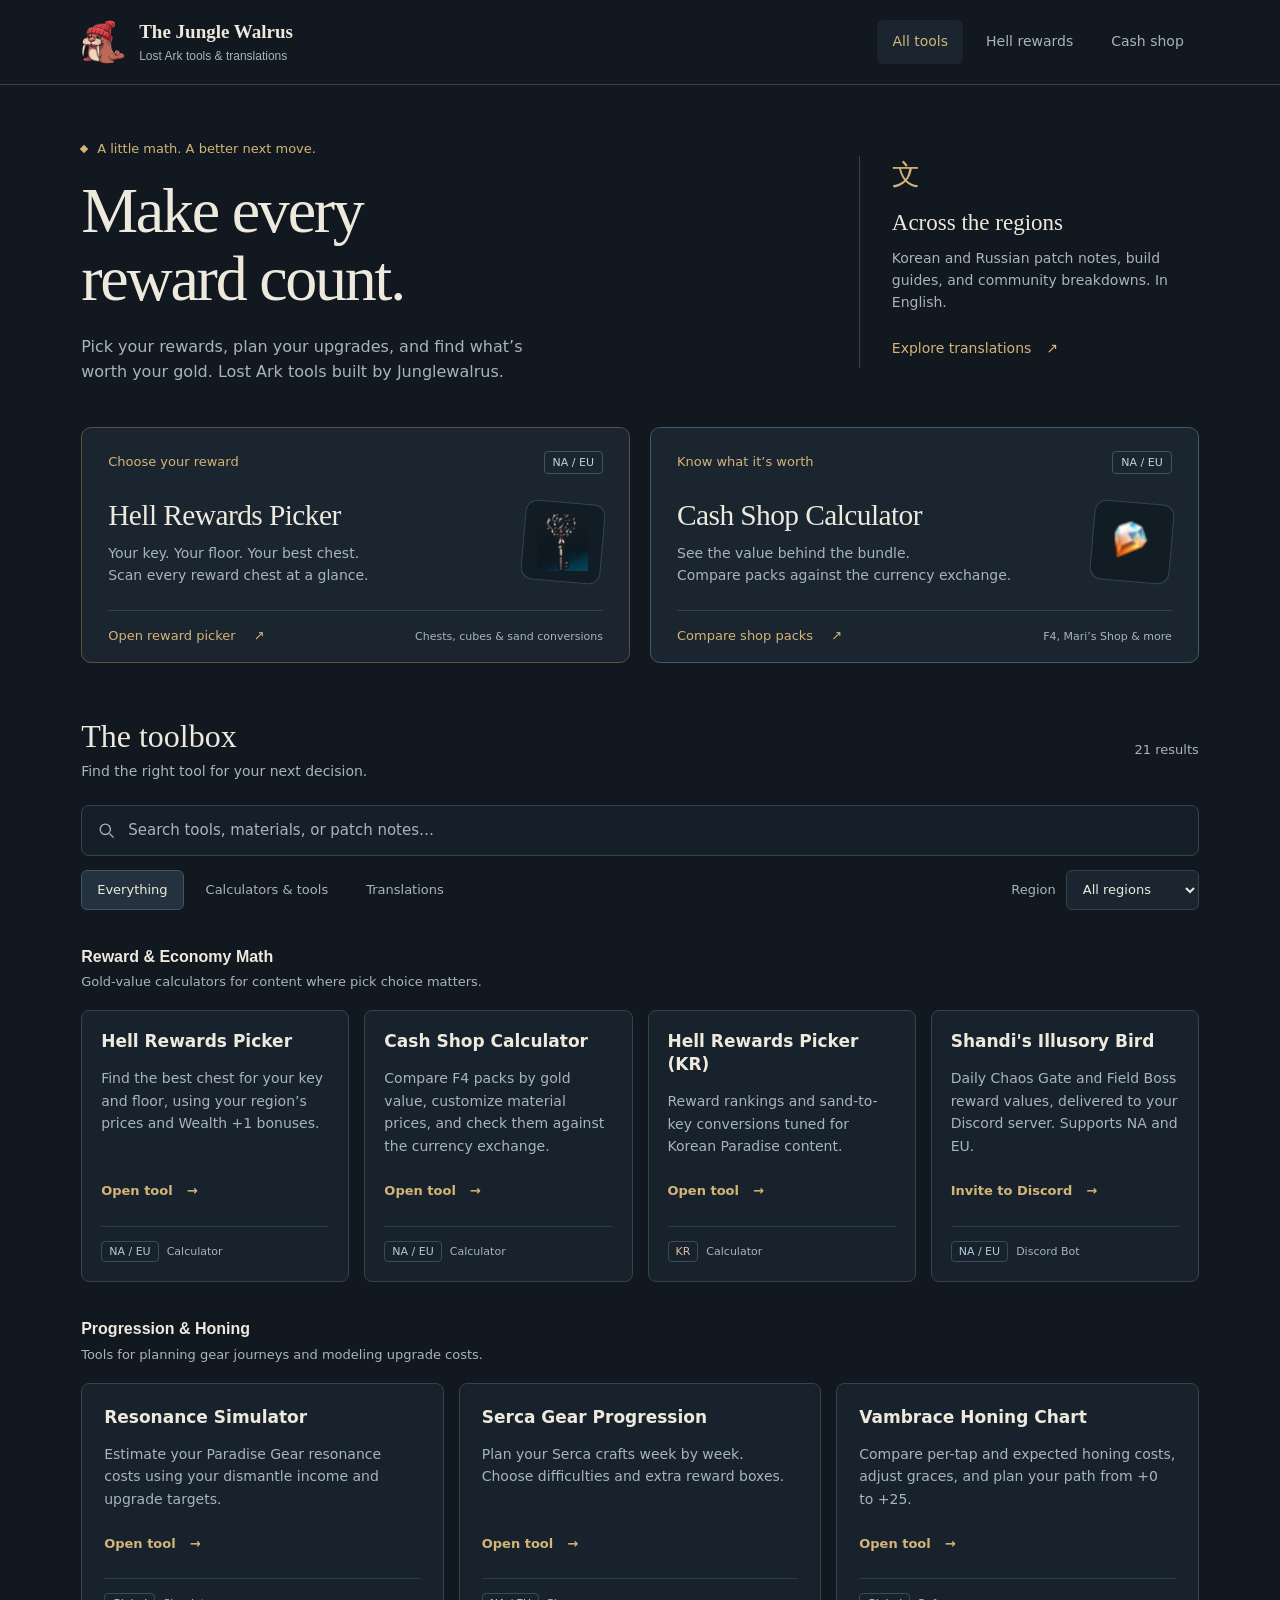
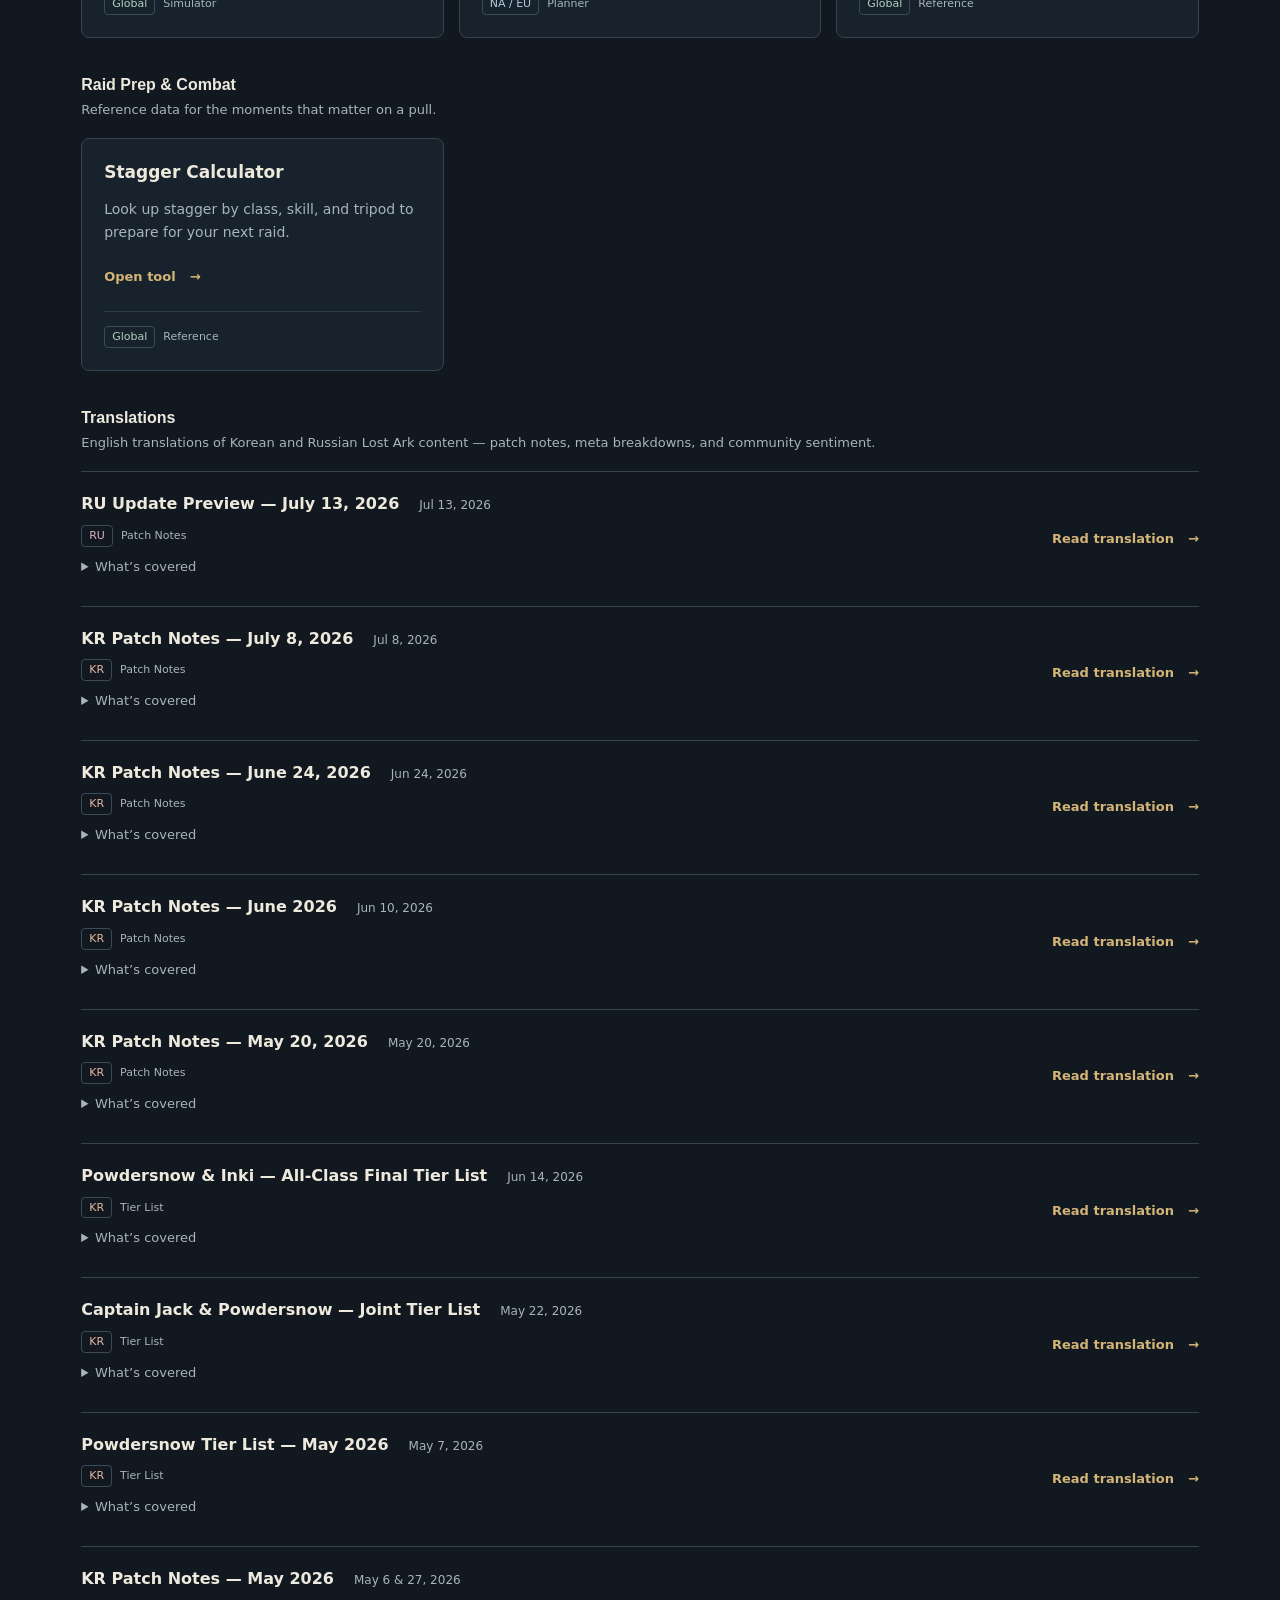
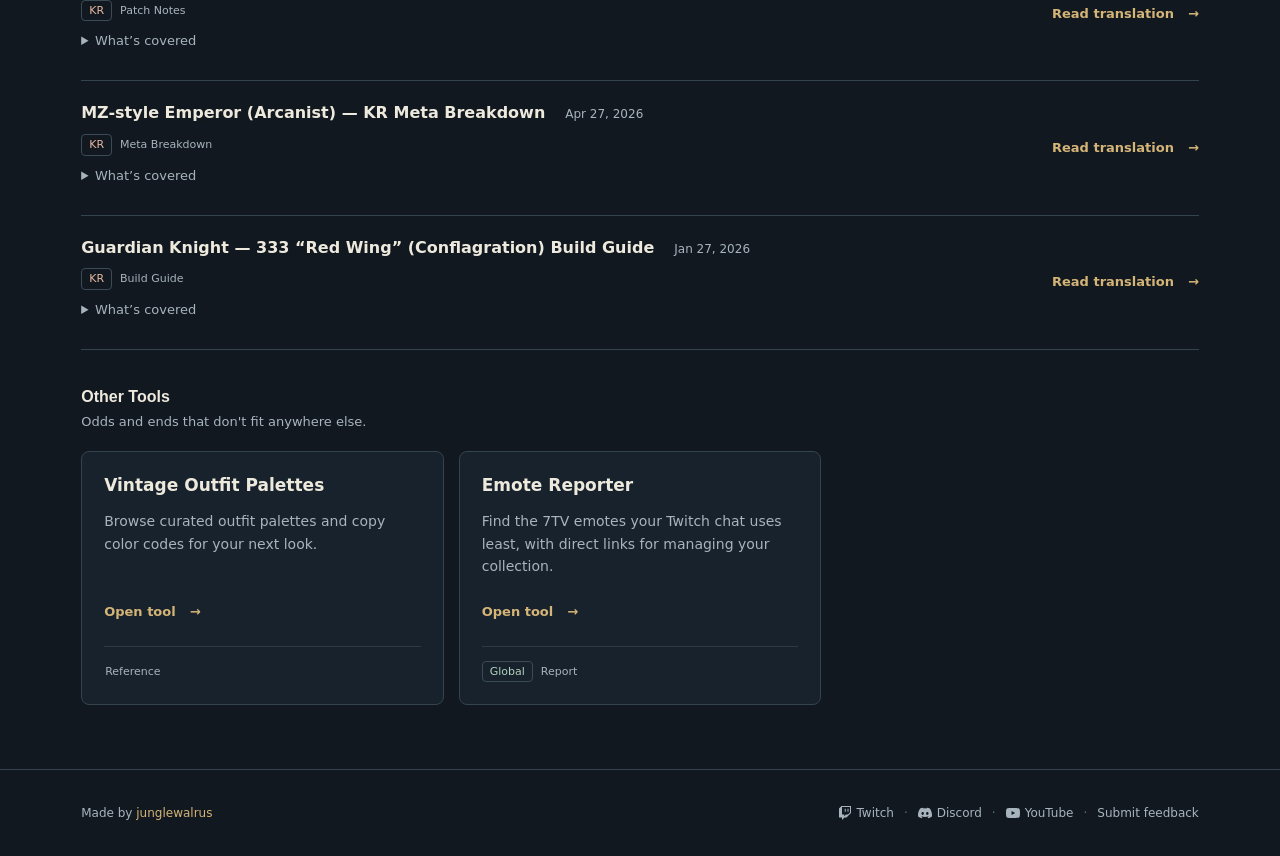
==== commit f0efdd0d: "Toolbox: replace cropped Hell Key screenshot with game icon" ====
--- a/index.html
+++ b/index.html
@@ -62,7 +62,7 @@
 <div class="featured-tools" aria-label="Featured calculators">
   <a class="featured-tool hell-feature" href="https://thejunglewalrus.github.io/hell-rewards-picker/">
     <div class="featured-top"><span class="feature-category">Choose your reward</span><span class="region-label">NA / EU</span></div>
-    <div class="featured-main"><div><h2>Hell Rewards Picker</h2><p>Your key. Your floor. Your best chest.<br>Scan every reward chest at a glance.</p></div><div class="feature-art"><img src="assets/hell-key.png" width="64" height="64" alt=""></div></div>
+    <div class="featured-main"><div><h2>Hell Rewards Picker</h2><p>Your key. Your floor. Your best chest.<br>Scan every reward chest at a glance.</p></div><div class="feature-art"><img src="assets/hell-key.png?v=2" width="64" height="64" alt=""></div></div>
     <div class="featured-bottom"><span>Open reward picker <span aria-hidden="true">↗</span></span><span class="feature-detail">Chests, cubes &amp; sand conversions</span></div>
   </a>
   <a class="featured-tool shop-feature" href="https://thejunglewalrus.github.io/lostark-cash-shop-value/">
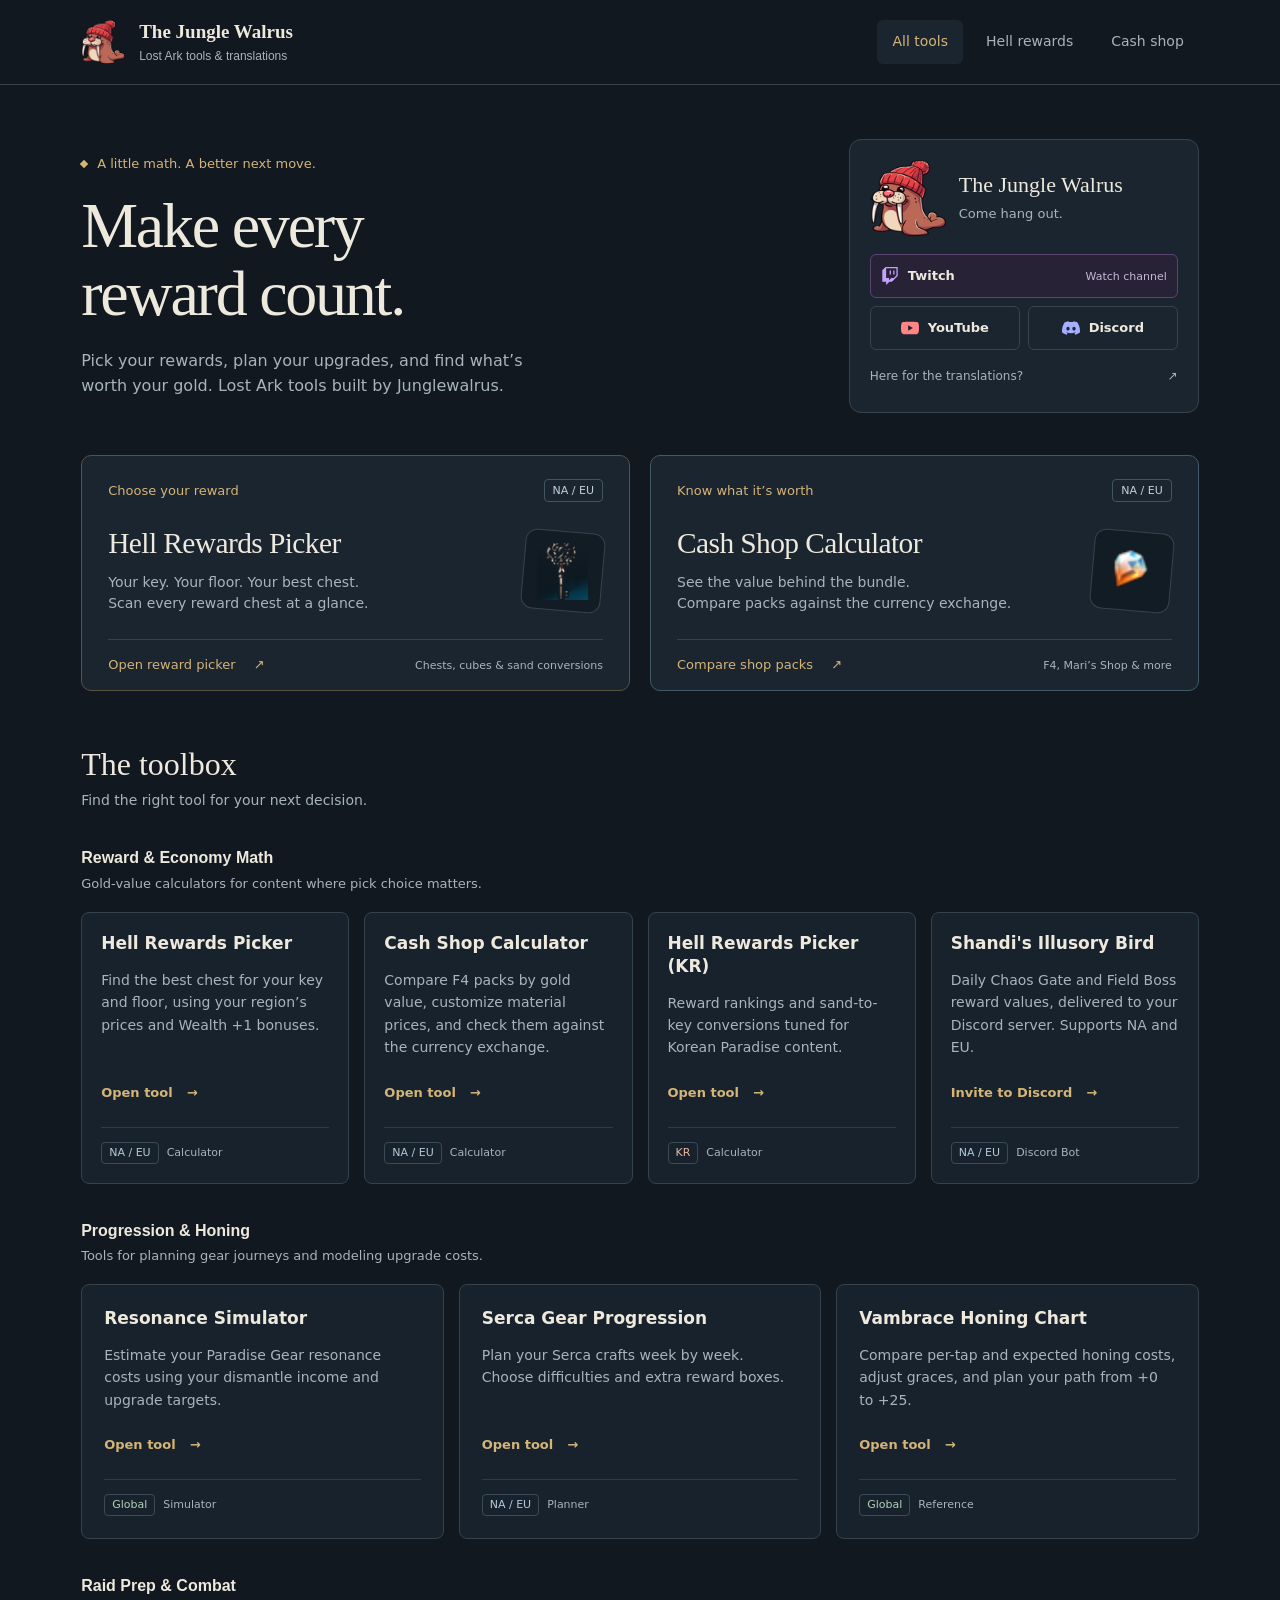
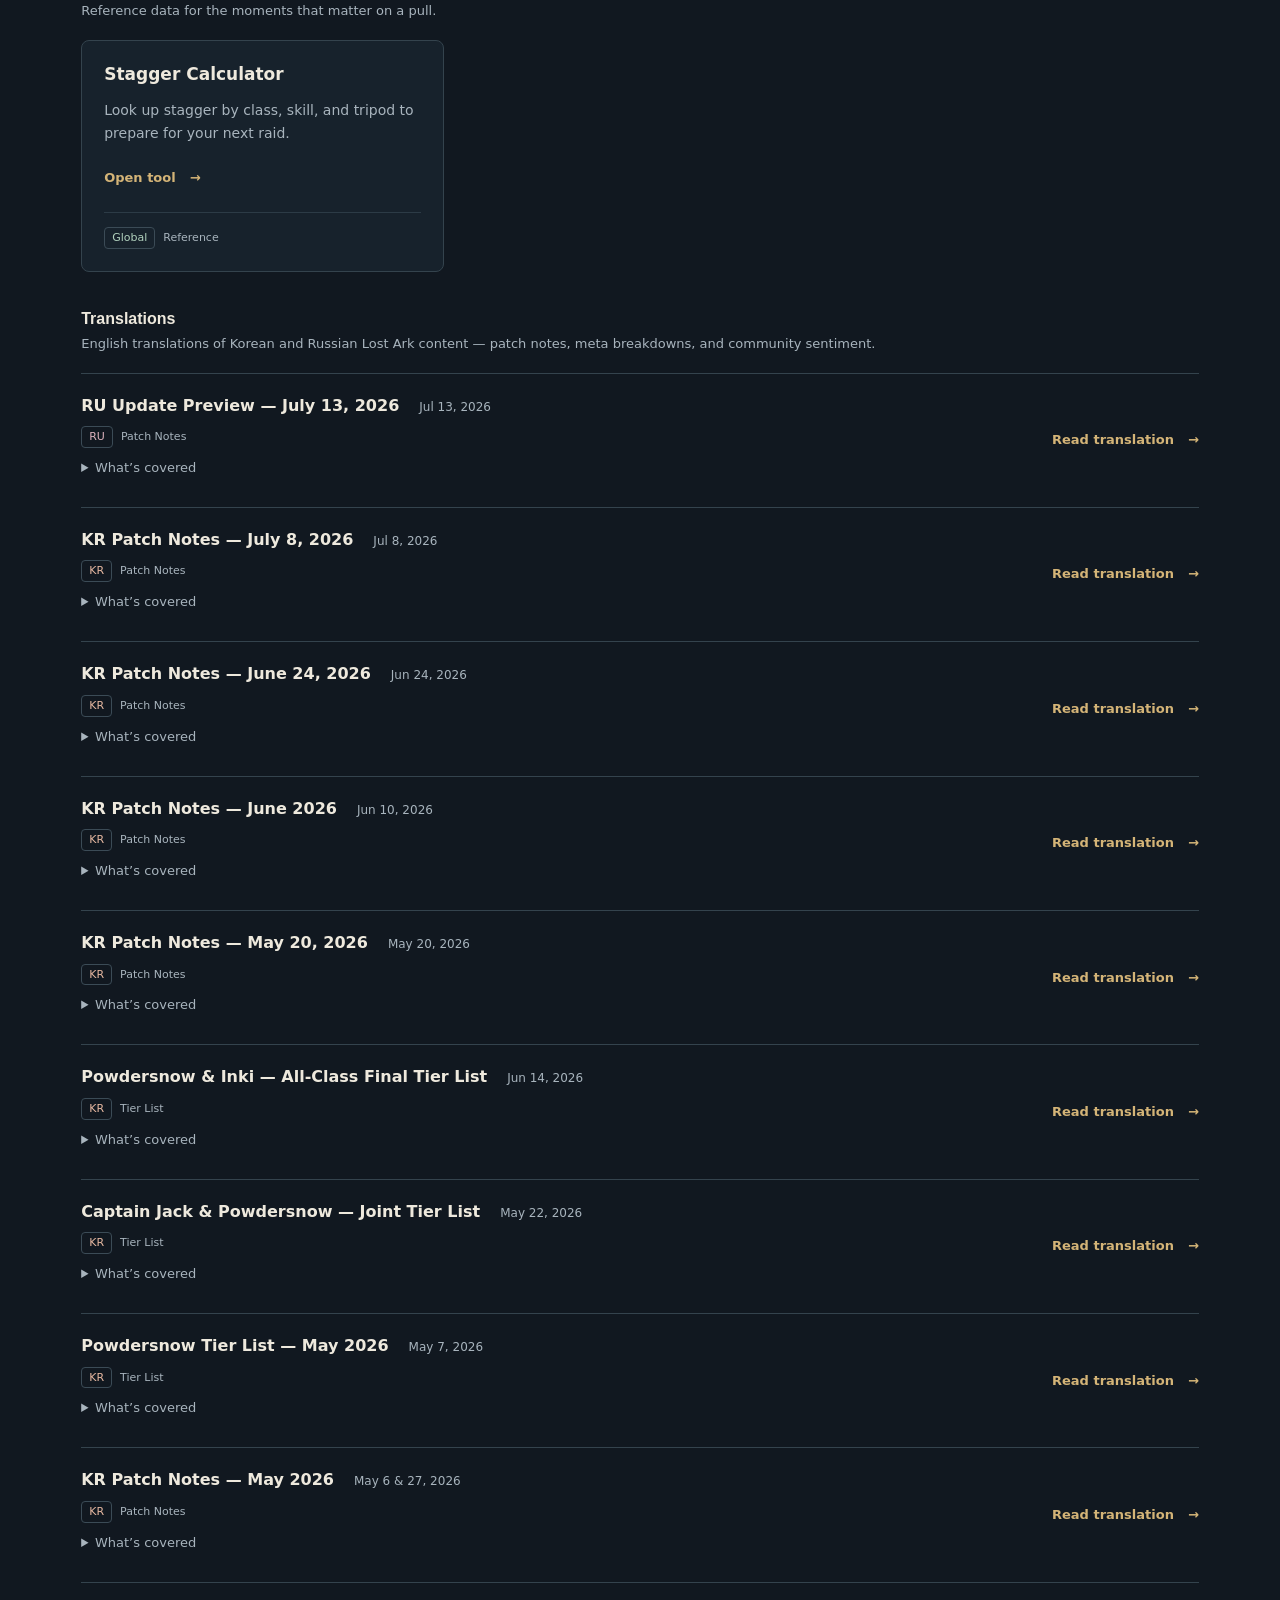
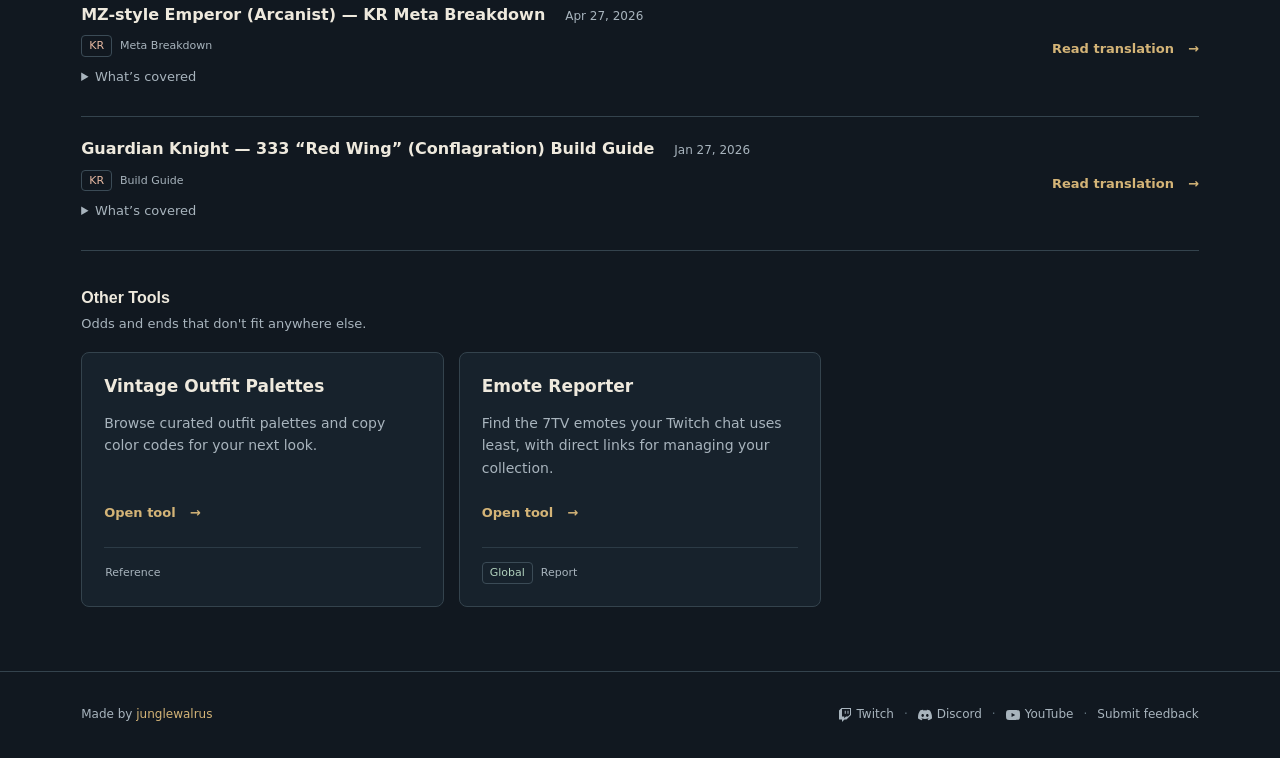
==== commit eff82e03: "Toolbox: add walrus social badge with Twitch live status" ====
--- a/index.html
+++ b/index.html
@@ -32,6 +32,7 @@
   <link rel="icon" href="favicon.svg" type="image/svg+xml">
   <link rel="stylesheet" href="styles.css">
   <script src="hub.js" defer></script>
+  <script src="social-status.js" defer></script>
 </head>
 <body>
 
@@ -52,11 +53,27 @@
     <h1>Make every<br>reward count.</h1>
     <p class="tagline">Pick your rewards, plan your upgrades, and find what’s worth your gold. Lost Ark tools built by Junglewalrus.</p>
   </div>
-  <aside class="hero-note" aria-label="Translations">
-    <span class="note-icon" aria-hidden="true">文</span>
-    <h2>Across the regions</h2>
-    <p>Korean and Russian patch notes, build guides, and community breakdowns. In English.</p>
-    <a href="#translations">Explore translations <span aria-hidden="true">↗</span></a>
+  <aside class="social-badge" aria-labelledby="social-name">
+    <div class="social-identity">
+      <img src="walrus.png" width="76" height="76" alt="" class="social-walrus">
+      <div><h2 id="social-name">The Jungle Walrus</h2><p>Come hang out.</p></div>
+    </div>
+    <nav class="social-links" aria-label="Follow The Jungle Walrus">
+      <a class="social-link social-twitch" href="https://www.twitch.tv/thejunglewalrus">
+        <svg viewBox="0 0 24 24" fill="currentColor" aria-hidden="true"><path d="M11.571 4.714h1.715v5.143H11.57zm4.715 0H18v5.143h-1.714zM6 0L1.714 4.286v15.428h5.143V24l4.286-4.286h3.428L22.286 12V0zm14.571 11.143l-3.428 3.428h-3.429l-3 3v-3H6.857V1.714h13.714z"/></svg>
+        <span>Twitch</span>
+        <span class="twitch-status" id="twitch-status" role="status" aria-live="polite" aria-atomic="true">Watch channel</span>
+      </a>
+      <a class="social-link social-youtube" href="https://www.youtube.com/@thejunglewalrus">
+        <svg viewBox="0 0 24 24" fill="currentColor" aria-hidden="true"><path d="M23.498 6.186a3.016 3.016 0 0 0-2.122-2.136C19.505 3.545 12 3.545 12 3.545s-7.505 0-9.378.505A3.017 3.017 0 0 0 .502 6.186C0 8.07 0 12 0 12s0 3.93.502 5.814a3.016 3.016 0 0 0 2.12 2.136c1.873.505 9.378.505 9.378.505s7.505 0 9.378-.505a3.015 3.015 0 0 0 2.122-2.136C24 15.93 24 12 24 12s0-3.93-.502-5.814zM9.545 15.568V8.432L15.818 12l-6.273 3.568z"/></svg>
+        YouTube
+      </a>
+      <a class="social-link social-discord" href="https://discord.gg/area-chat">
+        <svg viewBox="0 0 24 24" fill="currentColor" aria-hidden="true"><path d="M20.317 4.37a19.791 19.791 0 0 0-4.885-1.515.074.074 0 0 0-.079.037c-.21.375-.444.864-.608 1.25a18.27 18.27 0 0 0-5.487 0 12.64 12.64 0 0 0-.617-1.25.077.077 0 0 0-.079-.037A19.736 19.736 0 0 0 3.677 4.37a.07.07 0 0 0-.032.027C.533 9.046-.32 13.58.099 18.057a.082.082 0 0 0 .031.057 19.9 19.9 0 0 0 5.993 3.03.078.078 0 0 0 .084-.028 14.09 14.09 0 0 0 1.226-1.994.076.076 0 0 0-.041-.106 13.107 13.107 0 0 1-1.872-.892.077.077 0 0 1-.008-.128 10.2 10.2 0 0 0 .372-.292.074.074 0 0 1 .077-.01c3.928 1.793 8.18 1.793 12.062 0a.074.074 0 0 1 .078.01c.12.098.246.198.373.292a.077.077 0 0 1-.006.127 12.299 12.299 0 0 1-1.873.892.077.077 0 0 0-.041.107c.36.698.772 1.362 1.225 1.993a.076.076 0 0 0 .084.028 19.839 19.839 0 0 0 6.002-3.03.077.077 0 0 0 .032-.054c.5-5.177-.838-9.674-3.549-13.66a.061.061 0 0 0-.031-.03zM8.02 15.33c-1.183 0-2.157-1.085-2.157-2.419 0-1.333.956-2.419 2.157-2.419 1.21 0 2.176 1.096 2.157 2.42 0 1.333-.956 2.418-2.157 2.418zm7.975 0c-1.183 0-2.157-1.085-2.157-2.419 0-1.333.955-2.419 2.157-2.419 1.21 0 2.176 1.096 2.157 2.42 0 1.333-.946 2.418-2.157 2.418z"/></svg>
+        Discord
+      </a>
+    </nav>
+    <a class="social-translations" href="#translations">Here for the translations? <span aria-hidden="true">↗</span></a>
   </aside>
 </div>
 <div class="featured-tools" aria-label="Featured calculators">
--- a/styles.css
+++ b/styles.css
@@ -35,16 +35,30 @@
 .tool-nav a { display: flex; align-items: center; min-height: 44px; padding: 8px 15px; color: var(--muted); font-size: 14px; border-radius: 6px; }
 .tool-nav a:hover { background: var(--panel); color: var(--text); }
 .tool-nav a[aria-current] { background: var(--panel); color: var(--gold); }
-.hero { max-width: var(--max-w); margin: auto; padding: 54px var(--gutter) 42px; display: grid; grid-template-columns: 1.65fr 1fr; align-items: center; gap: 80px; }
+.hero { max-width: var(--max-w); margin: auto; padding: 54px var(--gutter) 42px; display: grid; grid-template-columns: minmax(0, 1.65fr) minmax(290px, 1fr); align-items: center; gap: 80px; }
 .hero-kicker { margin: 0 0 18px; font-size: 13px; color: var(--gold); display: flex; align-items: center; gap: 10px; }
 .small-diamond { width: 6px; height: 6px; background: var(--gold); transform: rotate(45deg); }
 h1 { margin: 0; font: 400 clamp(42px, 5vw, 68px)/1.06 Georgia, 'Times New Roman', serif; letter-spacing: -.035em; }
 .tagline { max-width: 460px; color: var(--muted); font-size: 16px; margin: 22px 0 0; }
-.hero-note { border-left: 1px solid var(--line); padding-left: 32px; max-width: 340px; justify-self: end; }
-.note-icon { display: block; color: var(--gold); font: 28px Georgia, serif; margin-bottom: 15px; }
-.hero-note h2 { font: 400 23px/1.2 Georgia, serif; margin: 0 0 12px; }
-.hero-note p { color: var(--muted); margin: 0 0 15px; font-size: 14px; }
-.hero-note a { display: inline-flex; align-items: center; gap: 15px; min-height: 40px; font-size: 14px; }
+.social-badge { width: 100%; max-width: 350px; justify-self: end; padding: 20px; border: 1px solid var(--line); border-radius: 12px; background: var(--panel); }
+.social-identity { display: flex; align-items: center; gap: 13px; margin-bottom: 18px; }
+.social-walrus { flex-shrink: 0; object-fit: contain; }
+.social-identity h2 { margin: 0; font: 400 22px/1.15 Georgia, serif; }
+.social-identity p { margin: 7px 0 0; font-size: 13px; color: var(--muted); }
+.social-links { display: grid; grid-template-columns: 1fr 1fr; gap: 8px; }
+.social-link { display: flex; justify-content: center; align-items: center; gap: 9px; min-height: 44px; padding: 10px; border: 1px solid var(--line); border-radius: 6px; color: var(--text); font-size: 13px; font-weight: 600; transition: background .15s, border-color .15s; }
+.social-link:hover { color: var(--text); background: var(--raised); border-color: var(--muted); }
+.social-link svg { width: 18px; height: 18px; flex-shrink: 0; }
+.social-twitch { grid-column: 1 / -1; justify-content: flex-start; background: #282236; border-color: #594570; }
+.social-twitch svg { color: #c6a0fa; }
+.social-twitch:hover { background: #352b47; border-color: #b18adf; }
+.social-youtube svg { color: #ff8585; }
+.social-discord svg { color: #a5aeff; }
+.twitch-status { display: inline-flex; align-items: center; gap: 6px; margin-left: auto; color: #c4b8d4; font-size: 11px; font-weight: 400; white-space: nowrap; }
+.twitch-status[data-state="live"] { color: #ffacb2; font-weight: 700; }
+.twitch-status[data-state="live"]::before { content: ""; width: 7px; height: 7px; border-radius: 50%; background: #ff7581; box-shadow: 0 0 0 3px #ff75811a; }
+.social-translations { display: flex; align-items: center; justify-content: space-between; min-height: 32px; margin-top: 10px; color: var(--muted); font-size: 12px; }
+.social-translations:hover { color: var(--gold); }
 .featured-tools { max-width: var(--max-w); margin: 0 auto; padding: 0 var(--gutter); display: grid; grid-template-columns: 1fr 1fr; gap: 20px; }
 .featured-tool { background: var(--panel); border: 1px solid #5a5140; border-radius: 10px; color: var(--text); padding: 23px 26px 0; overflow: hidden; transition: border-color .15s, background .15s; }
 .featured-tool:hover { border-color: var(--gold); background: #202c35; color: var(--text); }
@@ -128,7 +142,7 @@
   .hero { grid-template-columns: 1fr; padding-top: 34px; padding-bottom: 30px; gap: 25px; }
   .hero h1 br { display: none; }
   .hero h1 { max-width: 400px; }
-  .hero-note { display: none; }
+  .social-badge { max-width: 400px; justify-self: start; }
   .tagline { font-size: 15px; margin-top: 17px; }
   .hero-kicker { font-size: 12px; }
   .featured-tools { grid-template-columns: 1fr; gap: 14px; }
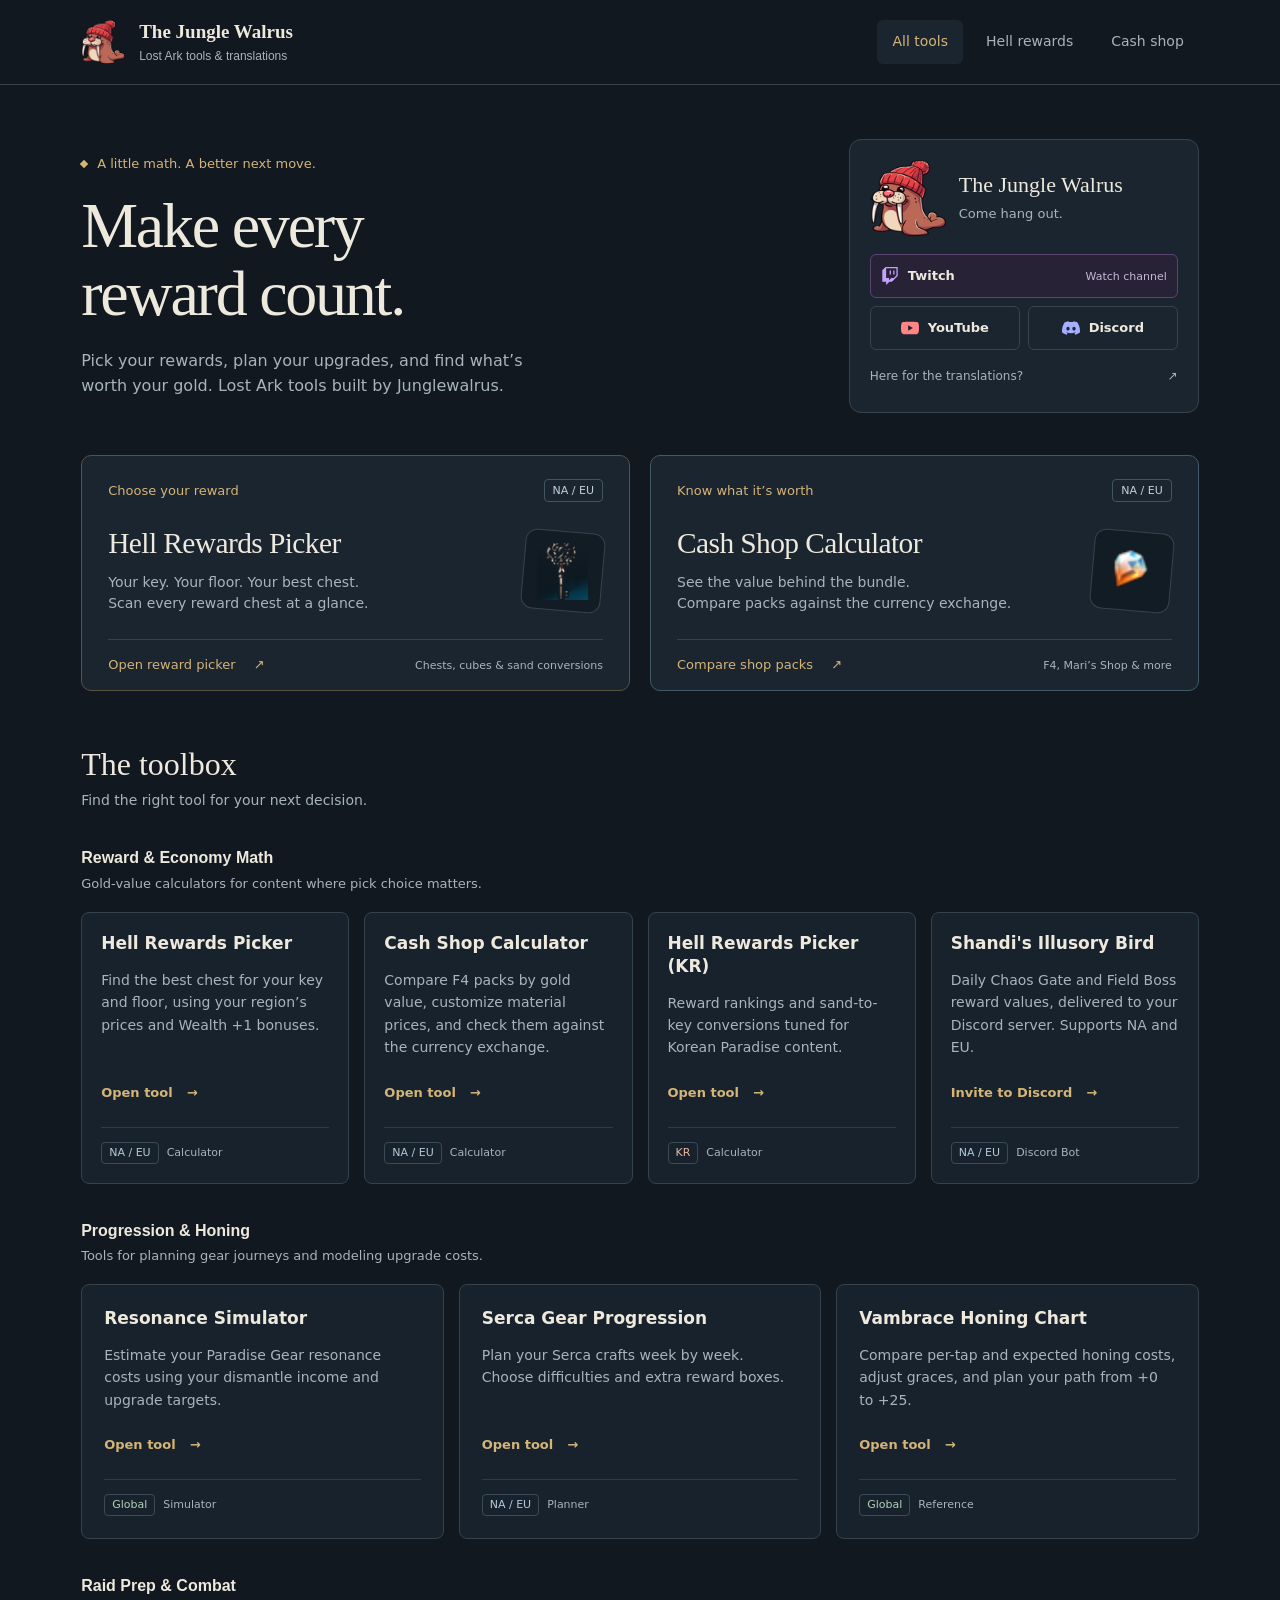
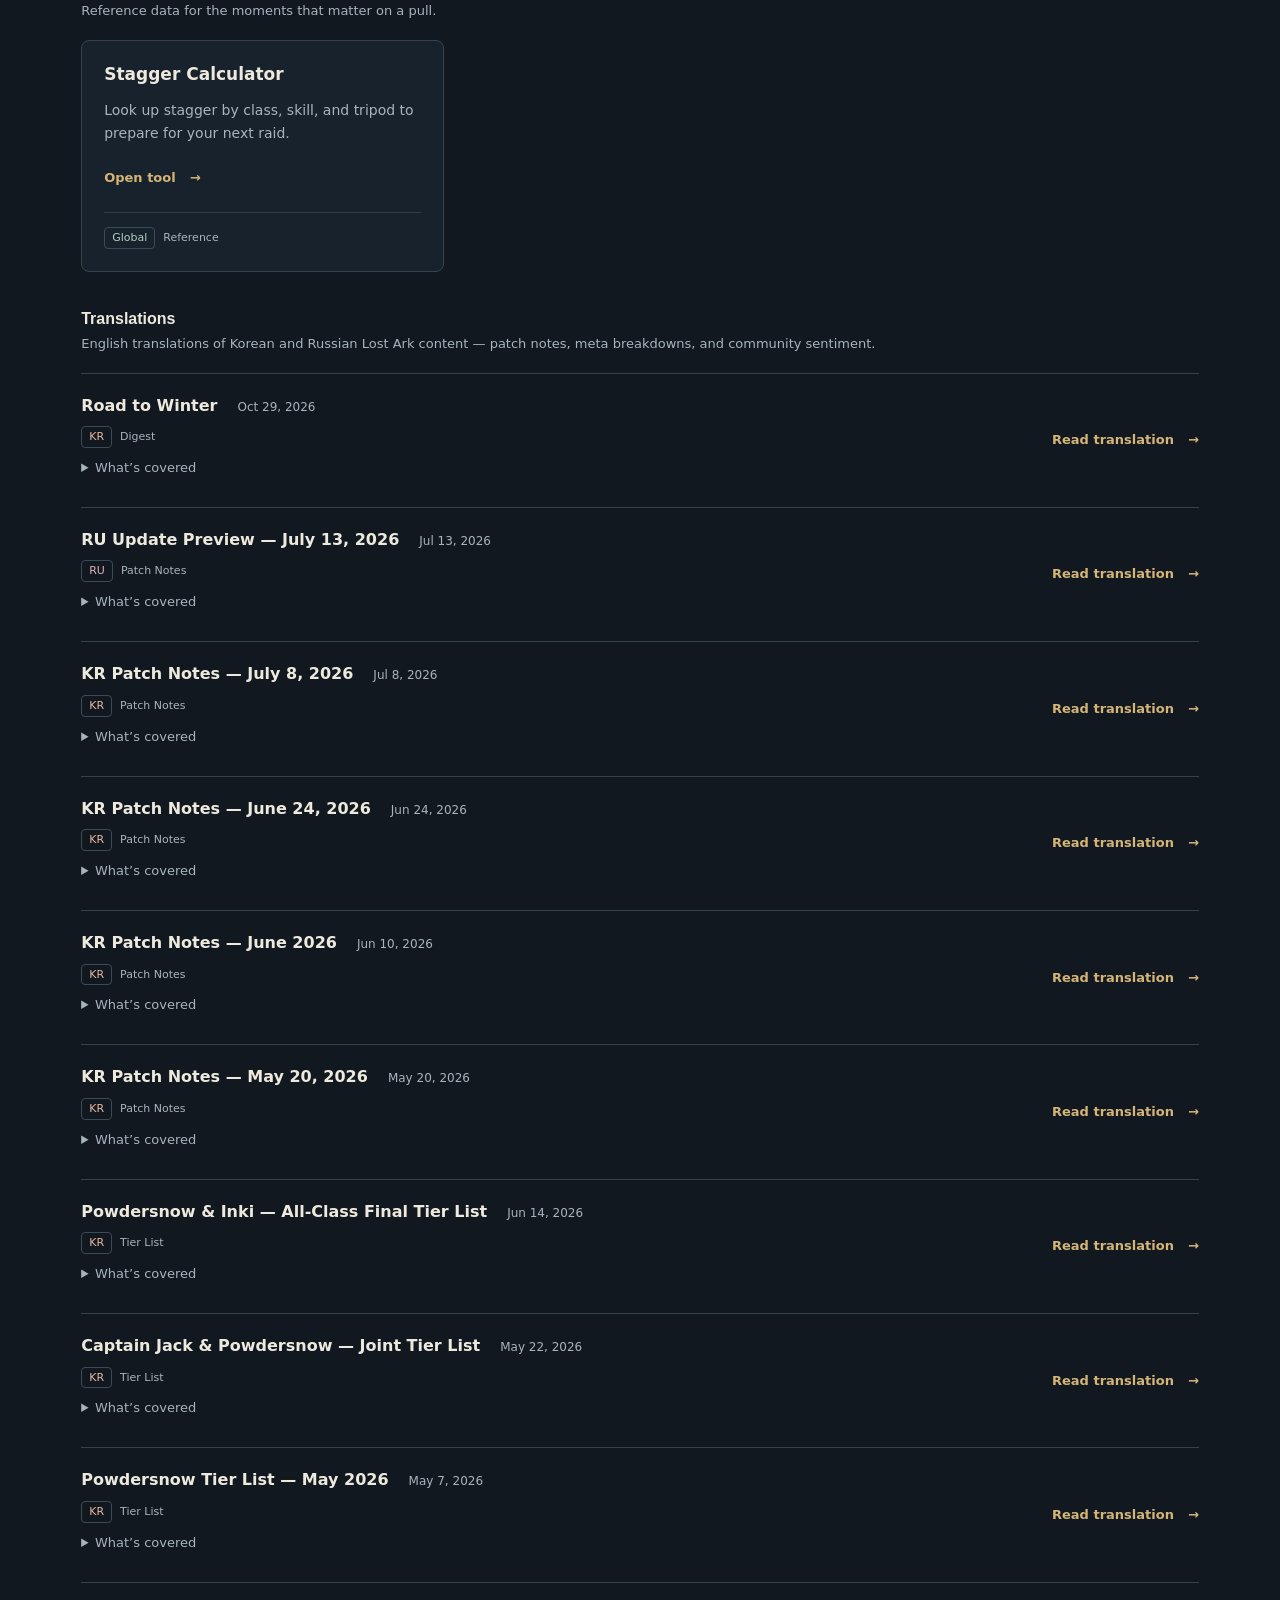
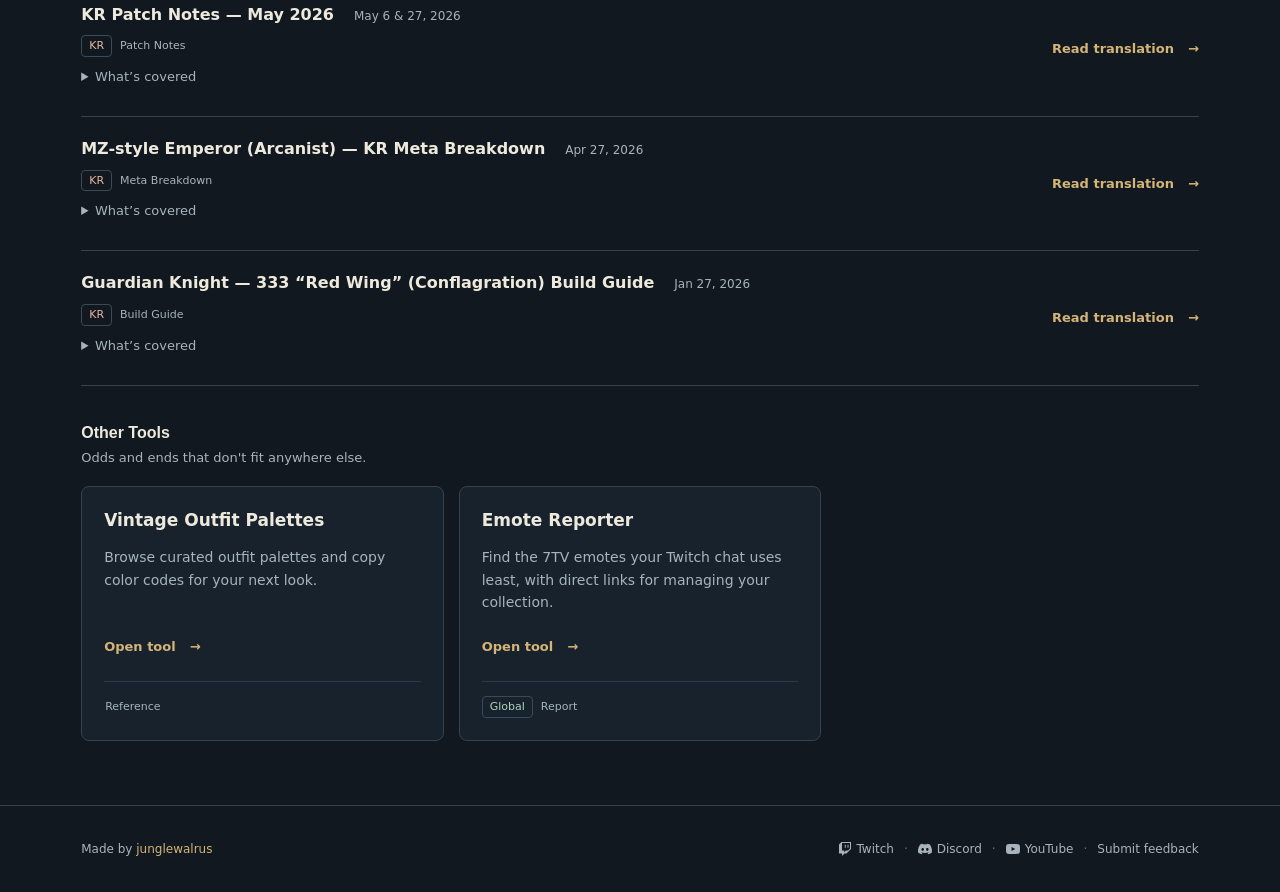
==== commit 58e6afd3: "Road to Winter: add the Oct 29 promise tracker" ====
--- a/index.html
+++ b/index.html
@@ -239,6 +239,25 @@
 
     <div class="card-grid translation-grid-a">
 
+      <article class="card translation-card" data-region="kr" data-kind="digest">
+        <div class="t-header">
+          <h4 class="t-title">Road to Winter</h4>
+          <time class="t-date" datetime="2026-10-29">Oct 29, 2026</time>
+        </div>
+        <details class="translation-summary"><summary>What’s covered</summary><p class="blurb">
+          Every promise from the Oct 29 Korean broadcast, by the date it's due.
+        </p></details>
+        <div class="cta-row">
+          <a class="btn-primary" href="https://thejunglewalrus.github.io/road-to-winter/">
+            Read translation <span aria-hidden="true">&rarr;</span>
+          </a>
+        </div>
+        <footer class="card-meta">
+          <span class="pill pill-region pill-kr">KR</span>
+          <span class="pill pill-kind">Digest</span>
+        </footer>
+      </article>
+
       <article class="card translation-card" data-region="ru" data-kind="patch-notes">
         <div class="t-header">
           <h4 class="t-title">RU Update Preview &mdash; July 13, 2026</h4>
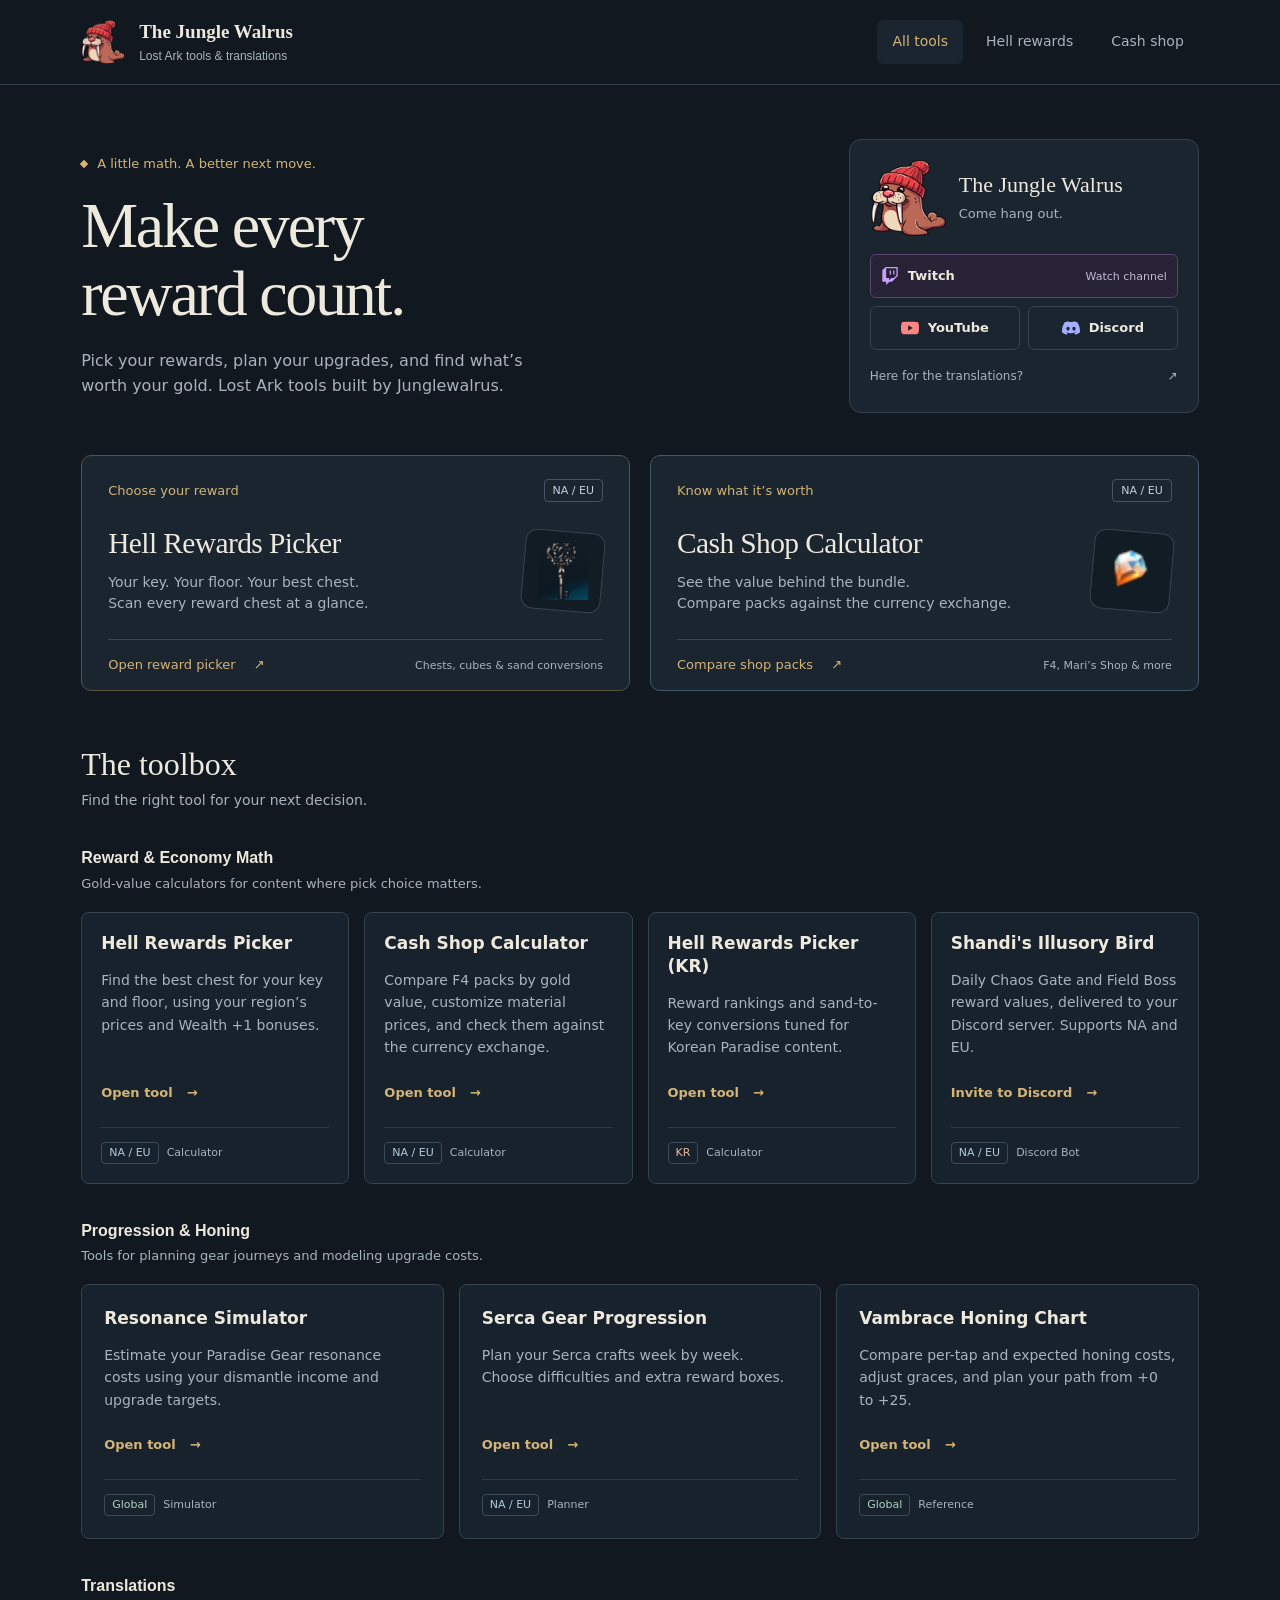
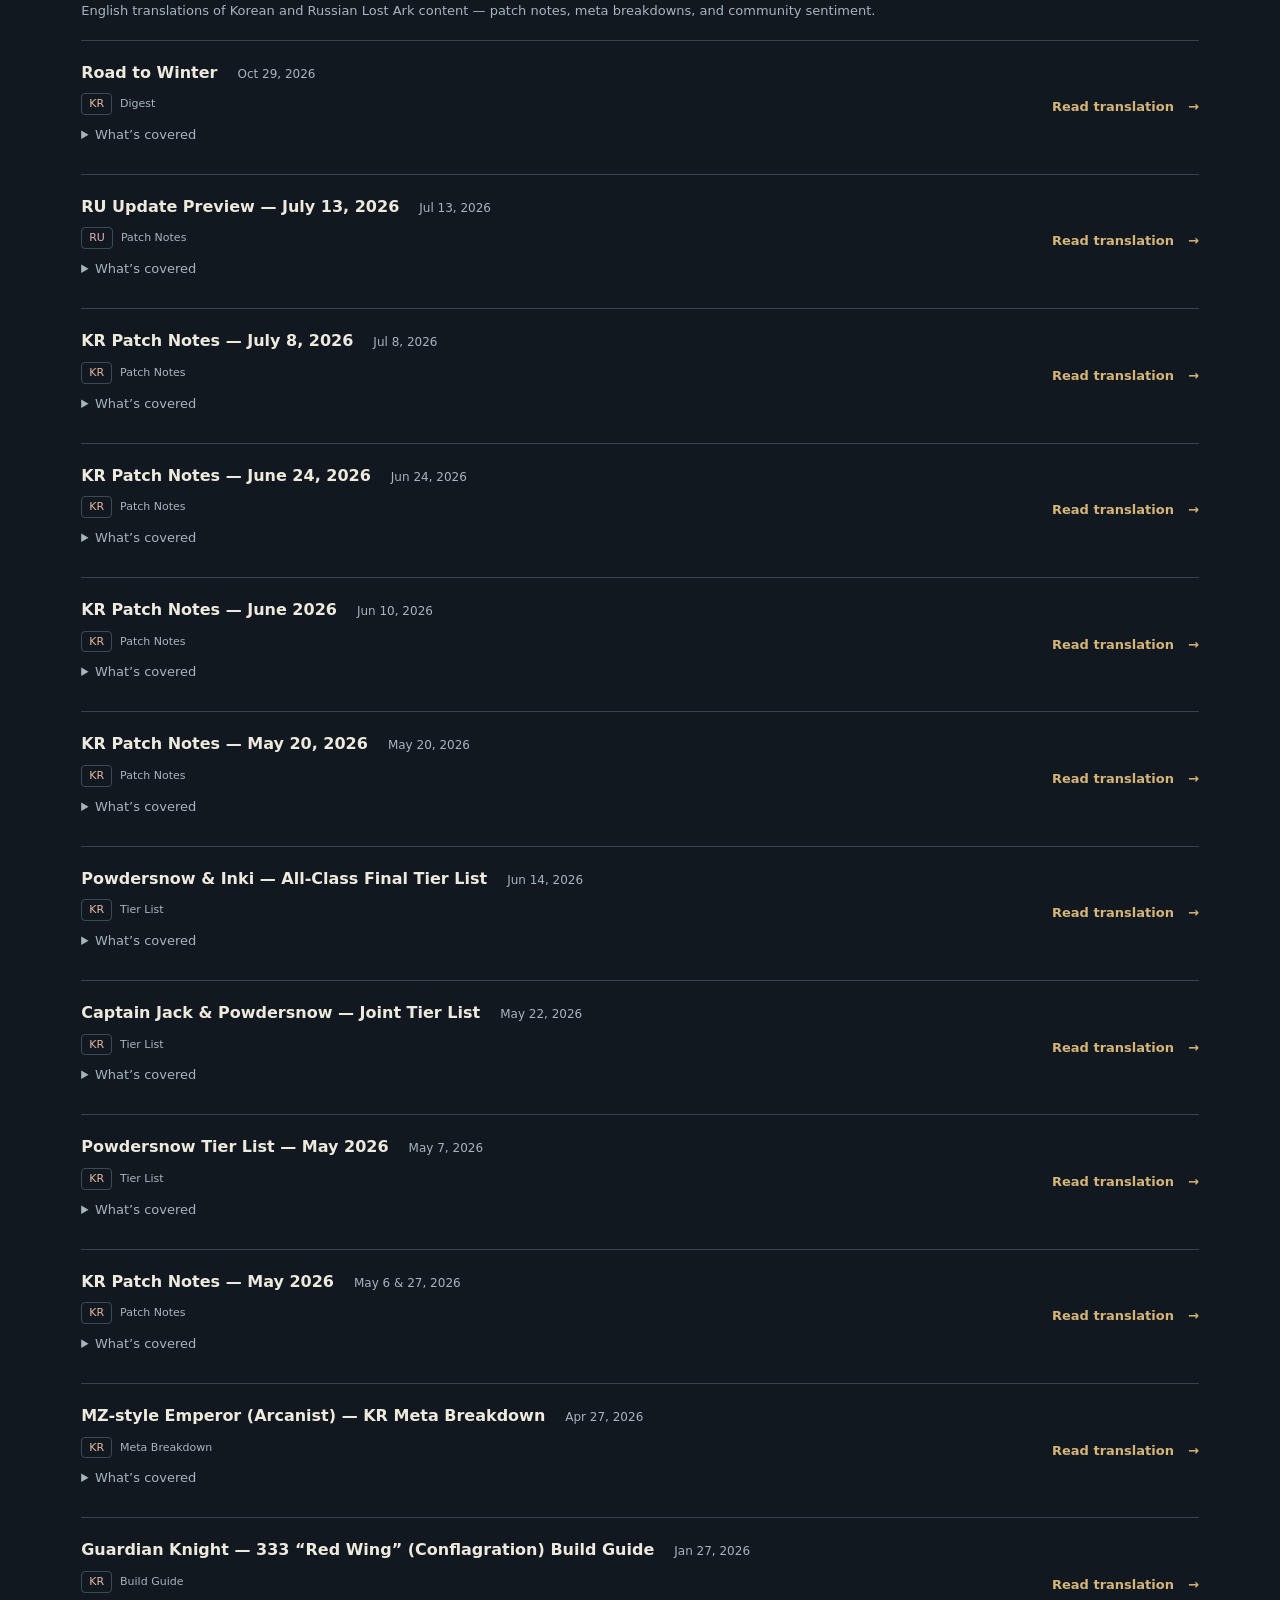
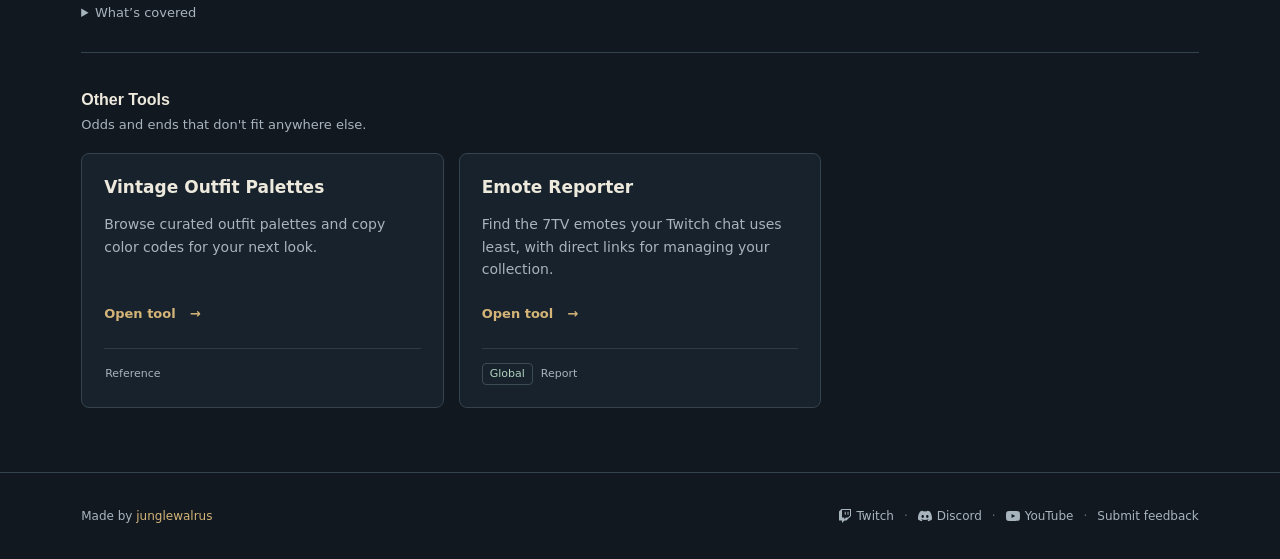
==== commit 5bf28a57: "Remove retired Stagger Calculator from the tools hub" ====
--- a/index.html
+++ b/index.html
@@ -211,28 +211,6 @@
     </div>
   </section>
 
-  <section id="raids">
-    <h2>Raid Prep &amp; Combat</h2>
-    <p class="section-blurb">Reference data for the moments that matter on a pull.</p>
-    <div class="card-grid">
-
-      <article class="card" data-mine="true" data-region="global" data-kind="reference">
-        <h3>Stagger Calculator</h3>
-        <p class="blurb">Look up stagger by class, skill, and tripod to prepare for your next raid.</p>
-        <div class="cta-row">
-          <a class="btn-primary" href="https://thejunglewalrus.github.io/lost-ark-stagger/">
-            Open tool <span aria-hidden="true">&rarr;</span>
-          </a>
-        </div>
-        <footer class="card-meta">
-          <span class="pill pill-region pill-global">Global</span>
-          <span class="pill pill-kind">Reference</span>
-        </footer>
-      </article>
-
-    </div>
-  </section>
-
   <section id="translations">
     <h2>Translations</h2>
     <p class="section-blurb">English translations of Korean and Russian Lost Ark content &mdash; patch notes, meta breakdowns, and community sentiment.</p>
